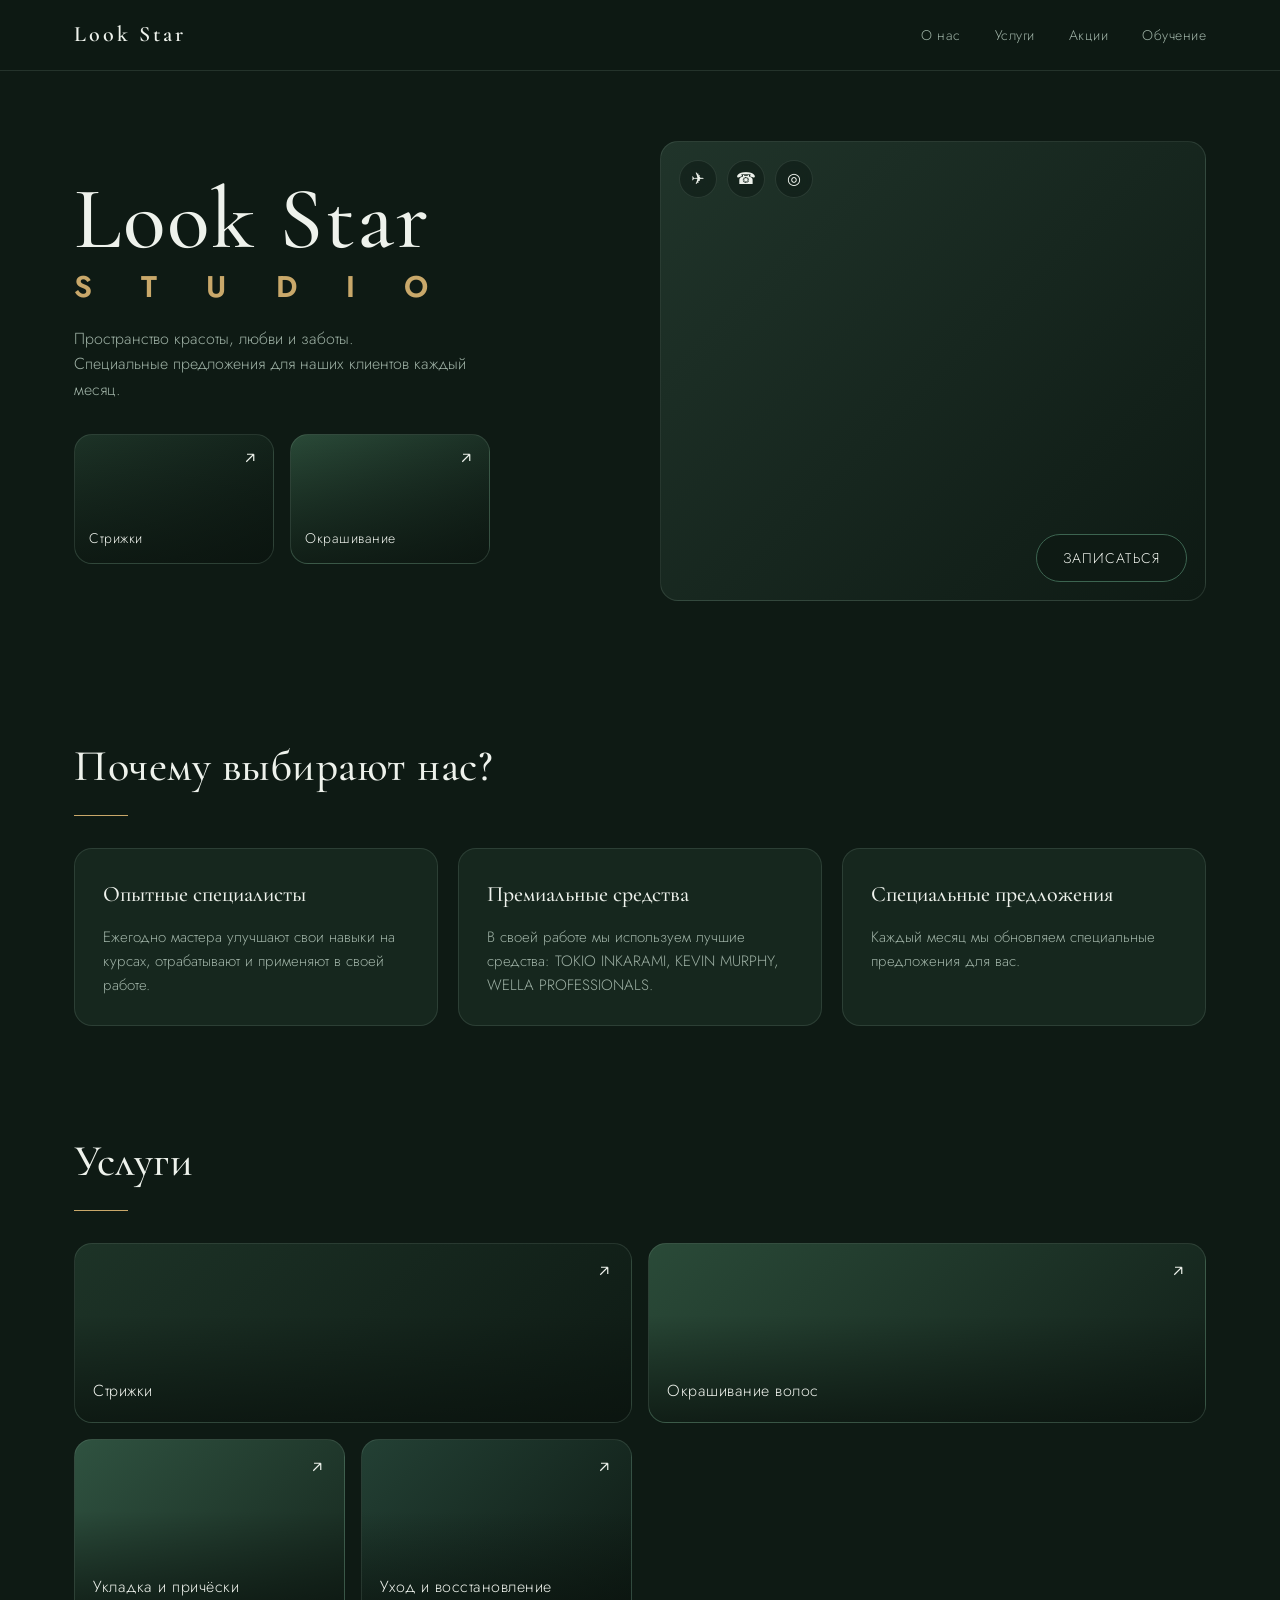
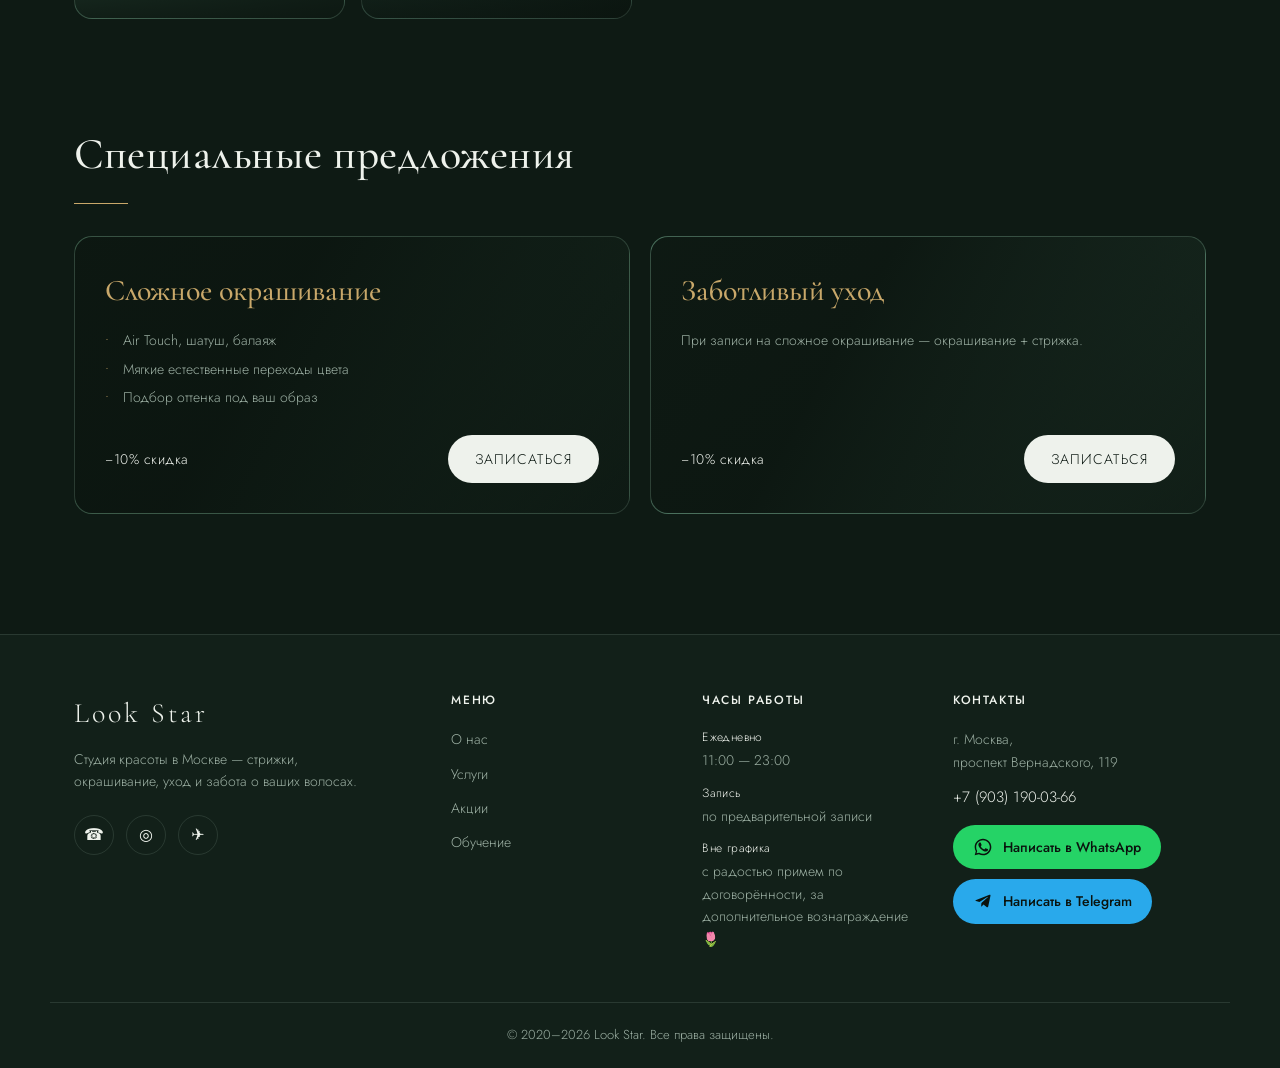
==== index.html @ 324498bd "Кнопка «Написать в Telegram» рядом с WhatsApp (index, about), ?v=5 Co-Authored-By: Claude Opus 4.8 (" ====
<!DOCTYPE html>
<html lang="ru">
<head>
  <meta charset="UTF-8" />
  <meta name="viewport" content="width=device-width, initial-scale=1.0" />
  <title>Look Star — студия красоты в Москве</title>
  <meta name="description" content="Look Star — студия красоты в Москве. Стрижки, окрашивание, укладки, уход и восстановление волос. Проспект Вернадского, 119." />
  <link rel="icon" href="images/favicon.png" />
  <meta property="og:type" content="website" />
  <meta property="og:site_name" content="Look Star" />
  <meta property="og:title" content="Look Star — студия красоты в Москве" />
  <meta property="og:description" content="Look Star — пространство красоты, любви и заботы. Стрижки, окрашивание, укладки, уход и восстановление волос. Москва, проспект Вернадского, 119." />
  <meta property="og:url" content="https://bestedaniil.github.io/salon-site/" />
  <meta property="og:image" content="https://bestedaniil.github.io/salon-site/images/logo-512.png" />
  <meta name="twitter:card" content="summary" />
  <link rel="preconnect" href="https://fonts.googleapis.com" />
  <link rel="preconnect" href="https://fonts.gstatic.com" crossorigin />
  <link href="https://fonts.googleapis.com/css2?family=Cormorant+Garamond:wght@400;500;600&family=Jost:wght@300;400;500;600;700&display=swap" rel="stylesheet" />
  <link rel="stylesheet" href="css/styles.css?v=5" />
</head>
<body>
  <!-- Header -->
  <header class="site-header" id="top">
    <div class="container header-inner">
      <a href="index.html" class="logo">Look&nbsp;Star</a>
      <nav class="nav" id="nav">
        <a href="about.html">О нас</a>
        <a href="index.html#services">Услуги</a>
        <a href="index.html#offers">Акции</a>
        <a href="education.html">Обучение</a>
      </nav>
      <button class="burger" id="burger" aria-label="Меню">
        <span></span><span></span><span></span>
      </button>
    </div>
  </header>

  <main>
    <!-- Hero -->
    <section class="hero container">
      <div class="hero-left">
        <h1 class="hero-title">Look&nbsp;Star<span>S T U D I O</span></h1>
        <p class="hero-sub">Пространство красоты, любви и заботы.<br />Специальные предложения для наших клиентов каждый месяц.</p>
        <div class="hero-cards">
          <a href="index.html#services" class="mini-card" style="--img: var(--img-haircut)">
            <span>Стрижки</span>
            <svg class="arrow" viewBox="0 0 24 24"><path d="M7 17L17 7M17 7H8M17 7V16"/></svg>
          </a>
          <a href="index.html#services" class="mini-card" style="--img: var(--img-color)">
            <span>Окрашивание</span>
            <svg class="arrow" viewBox="0 0 24 24"><path d="M7 17L17 7M17 7H8M17 7V16"/></svg>
          </a>
        </div>
      </div>
      <div class="hero-right">
        <div class="hero-photo" style="--img: var(--img-hero)">
          <div class="hero-social">
            <a href="#" aria-label="Telegram">✈</a>
            <a href="tel:+79031900366" aria-label="Телефон">☎</a>
            <a href="#" aria-label="Instagram">◎</a>
          </div>
          <a href="#book" class="btn btn-dark hero-book">Записаться</a>
        </div>
      </div>
    </section>

    <!-- Why us -->
    <section class="why container">
      <h2 class="section-title">Почему выбирают нас?</h2>
      <div class="why-grid">
        <article class="why-card">
          <h3>Опытные специалисты</h3>
          <p>Ежегодно мастера улучшают свои навыки на курсах, отрабатывают и применяют в своей работе.</p>
        </article>
        <article class="why-card">
          <h3>Премиальные средства</h3>
          <p>В своей работе мы используем лучшие средства: TOKIO INKARAMI, KEVIN MURPHY, WELLA PROFESSIONALS.</p>
        </article>
        <article class="why-card">
          <h3>Специальные предложения</h3>
          <p>Каждый месяц мы обновляем специальные предложения для вас.</p>
        </article>
      </div>
    </section>

    <!-- Services -->
    <section class="services container" id="services">
      <h2 class="section-title">Услуги</h2>
      <div class="services-grid">
        <a class="service-tile s-wide" style="--img: var(--img-haircut)"><span>Стрижки</span><svg class="arrow" viewBox="0 0 24 24"><path d="M7 17L17 7M17 7H8M17 7V16"/></svg></a>
        <a class="service-tile s-wide" style="--img: var(--img-color)"><span>Окрашивание волос</span><svg class="arrow" viewBox="0 0 24 24"><path d="M7 17L17 7M17 7H8M17 7V16"/></svg></a>
        <a class="service-tile" style="--img: var(--img-styling)"><span>Укладка и причёски</span><svg class="arrow" viewBox="0 0 24 24"><path d="M7 17L17 7M17 7H8M17 7V16"/></svg></a>
        <a class="service-tile" style="--img: var(--img-treatment)"><span>Уход и восстановление</span><svg class="arrow" viewBox="0 0 24 24"><path d="M7 17L17 7M17 7H8M17 7V16"/></svg></a>
      </div>
    </section>

    <!-- Special offers -->
    <section class="offers container" id="offers">
      <h2 class="section-title">Специальные предложения</h2>
      <div class="offers-grid">
        <article class="offer-card" style="--img: var(--img-color)">
          <div class="offer-body">
            <h3>Сложное окрашивание</h3>
            <ul>
              <li>Air Touch, шатуш, балаяж</li>
              <li>Мягкие естественные переходы цвета</li>
              <li>Подбор оттенка под ваш образ</li>
            </ul>
            <div class="offer-foot">
              <span class="discount">−10% скидка</span>
              <a href="#book" class="btn btn-light">Записаться</a>
            </div>
          </div>
        </article>
        <article class="offer-card" style="--img: var(--img-care)">
          <div class="offer-body">
            <h3>Заботливый уход</h3>
            <p>При записи на сложное окрашивание — окрашивание + стрижка.</p>
            <div class="offer-foot">
              <span class="discount">−10% скидка</span>
              <a href="#book" class="btn btn-light">Записаться</a>
            </div>
          </div>
        </article>
      </div>
    </section>
  </main>

  <!-- Footer -->
  <footer class="site-footer" id="education">
    <div class="container footer-inner">
      <div class="footer-col footer-about">
        <div class="footer-brand">Look Star</div>
        <p class="footer-tagline">Студия красоты в Москве — стрижки, окрашивание, уход и забота о ваших волосах.</p>
        <div class="footer-social">
          <a href="tel:+79031900366" aria-label="Телефон">☎</a>
          <a href="#" aria-label="Instagram">◎</a>
          <a href="#" aria-label="Telegram">✈</a>
        </div>
      </div>
      <div class="footer-col">
        <h4>Меню</h4>
        <nav class="footer-nav">
          <a href="about.html">О нас</a>
          <a href="index.html#services">Услуги</a>
          <a href="index.html#offers">Акции</a>
          <a href="education.html">Обучение</a>
        </nav>
      </div>
      <div class="footer-col">
        <h4>Часы работы</h4>
        <div class="footer-hours">
          <p><span>Ежедневно</span>11:00 — 23:00</p>
          <p><span>Запись</span>по предварительной записи</p>
          <p><span>Вне графика</span>с радостью примем по договорённости, за дополнительное вознаграждение 🌷</p>
        </div>
      </div>
      <div class="footer-col">
        <h4>Контакты</h4>
        <p class="footer-addr">г. Москва,<br />проспект Вернадского, 119</p>
        <p class="footer-phone"><a href="tel:+79031900366">+7 (903) 190-03-66</a></p>
        <div class="footer-cta">
        <a href="https://wa.me/79031900366" class="btn-wa" target="_blank" rel="noopener" aria-label="Написать в WhatsApp">
          <svg viewBox="0 0 24 24" fill="currentColor"><path d="M17.5 14.4c-.3-.15-1.7-.84-1.96-.94-.26-.1-.45-.15-.64.15-.19.29-.74.94-.9 1.13-.17.19-.33.22-.62.07-.29-.15-1.23-.45-2.34-1.44-.87-.77-1.45-1.72-1.62-2.01-.17-.29-.02-.45.13-.6.13-.13.29-.34.44-.51.15-.17.19-.29.29-.48.1-.19.05-.36-.02-.51-.07-.15-.64-1.55-.88-2.12-.23-.56-.47-.48-.64-.49h-.55c-.19 0-.5.07-.76.36-.26.29-1 .98-1 2.38s1.02 2.76 1.17 2.95c.15.19 2.02 3.08 4.9 4.32.68.29 1.22.47 1.63.6.69.22 1.31.19 1.8.11.55-.08 1.7-.69 1.94-1.36.24-.67.24-1.24.17-1.36-.07-.12-.26-.19-.55-.34zM12 2C6.48 2 2 6.48 2 12c0 1.85.5 3.58 1.38 5.06L2 22l5.06-1.33A9.94 9.94 0 0 0 12 22c5.52 0 10-4.48 10-10S17.52 2 12 2zm0 18.2c-1.62 0-3.13-.44-4.43-1.2l-.32-.19-3 .79.8-2.93-.2-.31A8.13 8.13 0 0 1 3.8 12c0-4.52 3.68-8.2 8.2-8.2s8.2 3.68 8.2 8.2-3.68 8.2-8.2 8.2z"/></svg>
          Написать в WhatsApp
        </a>
        <a href="https://t.me/+79031900366" class="btn-tg" target="_blank" rel="noopener" aria-label="Написать в Telegram">
          <svg viewBox="0 0 24 24" fill="currentColor"><path d="M9.78 18.65l.28-4.23 7.68-6.92c.34-.31-.07-.46-.52-.19L7.74 13.3 3.64 12c-.88-.25-.89-.86.2-1.3l15.97-6.16c.73-.33 1.43.18 1.15 1.3l-2.72 12.81c-.19.91-.74 1.13-1.5.71L12.6 16.3l-1.99 1.93c-.23.23-.42.42-.83.42z"/></svg>
          Написать в Telegram
        </a>
        </div>
      </div>
    </div>
    <div class="footer-bottom">© 2020–2026 Look Star. Все права защищены.</div>
  </footer>

  <script src="js/main.js"></script>
</body>
</html>
---- css/styles.css ----
/* ===== Look Star — тёмно-зелёная тема ===== */
:root {
  /* Палитра */
  --green-900: #0e1a14;   /* почти чёрно-зелёный фон */
  --green-800: #122019;
  --green-700: #16271e;   /* поверхности */
  --green-600: #1d3327;
  --green-500: #2a4a38;
  --green-400: #3c6450;
  --sage:      #8fae9b;   /* приглушённый шалфей */
  --gold:      #c9a86a;   /* тёплый акцент */
  --cream:     #eef2ec;   /* светлый текст */
  --muted:     #9db0a4;   /* вторичный текст */
  --line:      rgba(143, 174, 155, 0.18);

  /* Заглушки изображений (градиенты — заменишь на реальные фото) */
  --img-hero:      linear-gradient(135deg, #20342a, #0e1a14);
  --img-haircut:   linear-gradient(135deg, #1d3327, #0e1a14);
  --img-color:     linear-gradient(135deg, #2a4a38, #122019);
  --img-styling:   linear-gradient(135deg, #2f5240, #16271e);
  --img-treatment: linear-gradient(135deg, #234034, #0e1a14);
  --img-care:      linear-gradient(135deg, #3c6450, #16271e);
  --img-face:      linear-gradient(135deg, #2a4a38, #0e1a14);
  --img-interior:  linear-gradient(135deg, #20342a, #0e1a14);
  --img-interior2: linear-gradient(135deg, #1d3327, #16271e);
  --img-interior3: linear-gradient(135deg, #2a4a38, #122019);
  --img-interior4: linear-gradient(135deg, #16271e, #0a130e);
  --img-interior5: linear-gradient(135deg, #2f5240, #16271e);
  --img-master1:   linear-gradient(160deg, #2a4a38, #0e1a14);
  --img-master2:   linear-gradient(160deg, #234034, #122019);
  --img-master3:   linear-gradient(160deg, #2f5240, #16271e);
  --img-master4:   linear-gradient(160deg, #1d3327, #0a130e);

  --radius: 18px;
  --maxw: 1180px;
}

* { box-sizing: border-box; margin: 0; padding: 0; }

html { scroll-behavior: smooth; overflow-x: clip; }

body {
  font-family: 'Jost', system-ui, sans-serif;
  font-weight: 300;
  background: var(--green-900);
  color: var(--cream);
  line-height: 1.6;
  -webkit-font-smoothing: antialiased;
}

.container { max-width: var(--maxw); margin: 0 auto; padding: 0 24px; }

a { color: inherit; text-decoration: none; }

.section-title {
  font-family: 'Cormorant Garamond', serif;
  font-weight: 500;
  font-size: clamp(28px, 4vw, 44px);
  letter-spacing: 0.5px;
  margin-bottom: 32px;
  color: var(--cream);
}
.section-title::after {
  content: "";
  display: block;
  width: 54px;
  height: 1px;
  background: var(--gold);
  margin-top: 14px;
}

/* SVG arrow */
.arrow { width: 18px; height: 18px; flex: none; fill: none; stroke: currentColor; stroke-width: 1.6; }

/* Buttons */
.btn {
  display: inline-flex; align-items: center; justify-content: center;
  padding: 12px 26px; border-radius: 999px;
  font-size: 14px; letter-spacing: 1px; text-transform: uppercase;
  transition: transform .2s ease, background .2s ease, color .2s ease;
  cursor: pointer; border: 1px solid transparent;
}
.btn-dark { background: var(--green-900); color: var(--cream); border-color: var(--green-400); }
.btn-dark:hover { background: var(--gold); color: var(--green-900); border-color: var(--gold); }
.btn-light { background: var(--cream); color: var(--green-900); }
.btn-light:hover { background: var(--gold); color: var(--green-900); }

/* ===== Header ===== */
.site-header {
  position: sticky; top: 0; z-index: 50;
  background: rgba(14, 26, 20, 0.82);
  backdrop-filter: blur(12px);
  border-bottom: 1px solid var(--line);
}
.header-inner { display: flex; align-items: center; justify-content: space-between; height: 70px; }
.logo {
  font-family: 'Cormorant Garamond', serif;
  font-size: 22px; letter-spacing: 3px; font-weight: 600;
  color: var(--cream);
}
.nav { display: flex; gap: 34px; }
.nav a {
  font-size: 14px; letter-spacing: .5px; color: var(--muted);
  position: relative; transition: color .2s ease;
}
.nav a:hover, .nav a.active { color: var(--cream); }
.nav a.active::after {
  content: ""; position: absolute; left: 0; bottom: -6px;
  width: 100%; height: 1px; background: var(--gold);
}
.burger { display: none; background: none; border: 0; width: 30px; height: 22px; position: relative; cursor: pointer; }
.burger span { position: absolute; left: 0; width: 100%; height: 2px; background: var(--cream); transition: .3s; }
.burger span:nth-child(1) { top: 0; }
.burger span:nth-child(2) { top: 10px; }
.burger span:nth-child(3) { top: 20px; }
.burger.open span:nth-child(1) { top: 10px; transform: rotate(45deg); }
.burger.open span:nth-child(2) { opacity: 0; }
.burger.open span:nth-child(3) { top: 10px; transform: rotate(-45deg); }

/* ===== Hero ===== */
.hero {
  display: grid; grid-template-columns: 1fr 1fr; gap: 40px;
  align-items: center; padding: 70px 24px 90px;
}
.hero-title {
  font-family: 'Cormorant Garamond', serif;
  font-weight: 500; font-size: clamp(44px, 7.5vw, 88px);
  line-height: .95; letter-spacing: 2px; white-space: nowrap;
  width: fit-content; color: var(--cream);
}
.hero-title span {
  display: block; color: var(--gold);
  font-family: 'Jost', system-ui, sans-serif;
  font-size: .34em; font-weight: 600;
  white-space: normal; text-align: justify; text-align-last: justify;
  margin-top: 12px;
}
.hero-sub { color: var(--muted); margin: 24px 0 32px; max-width: 420px; }
.hero-cards { display: flex; gap: 16px; }
.mini-card {
  position: relative; flex: 1; max-width: 200px; height: 130px;
  border-radius: var(--radius); overflow: hidden;
  background-image: var(--img); background-size: cover; background-position: center;
  display: flex; align-items: flex-end; padding: 14px;
  border: 1px solid var(--line); transition: transform .25s ease;
}
.mini-card::before {
  content: ""; position: absolute; inset: 0;
  background: linear-gradient(to top, rgba(10,19,14,.7), transparent);
}
.mini-card span, .mini-card .arrow { position: relative; z-index: 1; }
.mini-card span { font-size: 14px; letter-spacing: .5px; }
.mini-card .arrow { position: absolute; top: 14px; right: 14px; color: var(--cream); }
.mini-card:hover { transform: translateY(-4px); }

.hero-photo {
  position: relative; height: 460px; border-radius: var(--radius);
  background-image: var(--img); background-size: cover; background-position: center;
  border: 1px solid var(--line);
}
.hero-social {
  position: absolute; top: 18px; left: 18px; display: flex; gap: 10px;
}
.hero-social a {
  width: 38px; height: 38px; border-radius: 50%;
  background: rgba(14,26,20,.55); backdrop-filter: blur(6px);
  display: grid; place-items: center; font-size: 16px; color: var(--cream);
  border: 1px solid var(--line); transition: .2s;
}
.hero-social a:hover { background: var(--gold); color: var(--green-900); }
.hero-book { position: absolute; bottom: 18px; right: 18px; }

/* ===== Why us ===== */
.why { padding: 40px 24px; }
.why-grid { display: grid; grid-template-columns: repeat(3, 1fr); gap: 20px; }
.why-card {
  background: var(--green-700); border: 1px solid var(--line);
  border-radius: var(--radius); padding: 28px;
  transition: border-color .25s ease, transform .25s ease;
}
.why-card:hover { border-color: var(--gold); transform: translateY(-4px); }
.why-card h3 {
  font-family: 'Cormorant Garamond', serif; font-weight: 500;
  font-size: 22px; margin-bottom: 12px;
}
.why-card p { color: var(--muted); font-size: 15px; }

/* ===== Services ===== */
.services { padding: 60px 24px; }
.services-grid {
  display: grid; grid-template-columns: repeat(4, 1fr);
  grid-auto-rows: 180px; gap: 16px;
}
.service-tile {
  position: relative; border-radius: var(--radius); overflow: hidden;
  background-image: var(--img); background-size: cover; background-position: center;
  display: flex; align-items: flex-end; padding: 18px;
  border: 1px solid var(--line); transition: transform .25s ease;
}
.service-tile::before {
  content: ""; position: absolute; inset: 0;
  background: linear-gradient(to top, rgba(10,19,14,.75), transparent 60%);
}
.service-tile span { position: relative; z-index: 1; font-size: 16px; letter-spacing: .5px; }
.service-tile .arrow { position: absolute; top: 18px; right: 18px; z-index: 1; color: var(--cream); }
.service-tile:hover { transform: translateY(-4px); }
.service-tile.s-wide { grid-column: span 2; }

/* ===== Offers ===== */
.offers { padding: 40px 24px 80px; }
.offers-grid { display: grid; grid-template-columns: 1fr 1fr; gap: 20px; }
.offer-card {
  position: relative; min-height: 230px; border-radius: var(--radius); overflow: hidden;
  background-image: var(--img); background-size: cover; background-position: center;
  border: 1px solid var(--line);
}
.offer-card::before {
  content: ""; position: absolute; inset: 0;
  background: linear-gradient(120deg, rgba(10,19,14,.92) 35%, rgba(10,19,14,.45));
}
.offer-body { position: relative; z-index: 1; padding: 30px; height: 100%; display: flex; flex-direction: column; }
.offer-body h3 {
  font-family: 'Cormorant Garamond', serif; font-weight: 500;
  font-size: 30px; color: var(--gold); margin-bottom: 14px;
}
.offer-body ul { list-style: none; color: var(--muted); font-size: 14px; }
.offer-body ul li { position: relative; padding-left: 18px; margin-bottom: 6px; }
.offer-body ul li::before { content: "•"; position: absolute; left: 0; color: var(--gold); }
.offer-body p { color: var(--muted); font-size: 14px; }
.offer-foot { margin-top: auto; padding-top: 20px; display: flex; align-items: center; justify-content: space-between; gap: 16px; }
.discount { font-size: 14px; letter-spacing: .5px; color: var(--cream); }

/* ===== About page ===== */
.about {
  display: grid; grid-template-columns: 1fr 1fr; gap: 50px;
  align-items: center; padding: 70px 24px;
}
.about-photo {
  height: 420px; border-radius: var(--radius);
  background-image: var(--img); background-size: cover; background-position: center;
  border: 1px solid var(--line);
}
.about-text p { color: var(--muted); margin-bottom: 16px; max-width: 460px; }
.about-text .btn { margin-top: 14px; }
.edu-lead { color: var(--cream); font-size: 19px; font-weight: 400; max-width: 460px; }

/* Gallery */
.gallery {
  display: grid; grid-template-columns: repeat(4, 1fr) 1.4fr; gap: 16px;
  padding: 10px 24px 70px;
}
.gallery-thumb {
  height: 130px; border-radius: var(--radius);
  background-image: var(--img); background-size: cover; background-position: center;
  border: 1px solid var(--line);
}
.gallery-insta {
  background: var(--green-700); border: 1px solid var(--line);
  border-radius: var(--radius); padding: 20px;
  display: flex; align-items: flex-start; justify-content: space-between;
  transition: border-color .25s ease;
}
.gallery-insta:hover { border-color: var(--gold); }
.gallery-insta strong { display: block; font-family: 'Cormorant Garamond', serif; font-size: 20px; letter-spacing: 1px; margin-bottom: 8px; }
.gallery-insta span { color: var(--muted); font-size: 13px; }
.gallery-insta .arrow { color: var(--gold); }

/* Team */
.team { padding: 30px 24px 90px; }
.team-viewport { overflow: hidden; }
.team-track { display: flex; gap: 20px; transition: transform .45s ease; }
.team-card {
  flex: 0 0 calc((100% - 60px) / 4);
  border-radius: var(--radius); overflow: hidden;
  border: 1px solid var(--line); background: var(--green-700);
  display: flex; flex-direction: column;
}
.team-photo {
  height: 260px;
  background-image: var(--img); background-size: cover; background-position: center;
}
.team-info { padding: 14px 16px 18px; }
.team-info strong { display: block; font-size: 16px; font-weight: 500; }
.team-info .role { display: block; font-size: 13px; color: var(--gold); margin: 2px 0 8px; }
.team-info p { font-size: 13px; color: var(--muted); line-height: 1.45; }
.team-controls { display: flex; align-items: center; justify-content: space-between; margin-top: 26px; }
.team-dots { display: flex; gap: 8px; }
.team-dots button {
  width: 8px; height: 8px; border-radius: 50%; border: 0; padding: 0;
  background: var(--green-500); cursor: pointer; transition: .2s;
}
.team-dots button.active { background: var(--gold); width: 22px; border-radius: 4px; }
.team-arrows { display: flex; gap: 10px; }
.team-arrows button {
  width: 44px; height: 44px; border-radius: 50%;
  background: transparent; border: 1px solid var(--line); color: var(--cream);
  font-size: 18px; cursor: pointer; transition: .2s;
}
.team-arrows button:hover { background: var(--gold); color: var(--green-900); border-color: var(--gold); }

/* ===== Footer ===== */
.site-footer { background: var(--green-800); border-top: 1px solid var(--line); margin-top: 40px; }
.footer-inner {
  display: grid; grid-template-columns: 1.6fr 1fr 1fr 1.2fr;
  gap: 40px; padding: 56px 24px 40px; align-items: start;
}
.footer-col h4 {
  font-family: 'Jost', sans-serif; font-weight: 500; font-size: 12px;
  letter-spacing: 1.6px; text-transform: uppercase; color: var(--cream); margin-bottom: 18px;
}
.footer-brand { font-family: 'Cormorant Garamond', serif; font-size: 28px; letter-spacing: 3px; color: var(--cream); }
.footer-tagline { color: var(--muted); font-size: 14px; margin: 12px 0 22px; max-width: 300px; }
.footer-nav { display: flex; flex-direction: column; gap: 12px; }
.footer-nav a { color: var(--muted); font-size: 14px; transition: color .2s; }
.footer-nav a:hover { color: var(--cream); }
.footer-hours p { font-size: 14px; color: var(--muted); margin-bottom: 12px; }
.footer-hours span { display: block; color: var(--cream); font-size: 12px; letter-spacing: .4px; margin-bottom: 2px; }
.footer-addr { font-size: 14px; color: var(--muted); margin-bottom: 12px; }
.footer-phone { font-size: 15px; }
.footer-phone a { color: var(--cream); transition: color .2s; }
.footer-phone a:hover { color: var(--gold); }
.footer-social { display: flex; gap: 12px; }
.footer-social a {
  width: 40px; height: 40px; border-radius: 50%; border: 1px solid var(--line);
  display: grid; place-items: center; color: var(--cream); transition: .2s;
}
.footer-social a:hover { background: var(--gold); color: var(--green-900); border-color: var(--gold); }
.btn-wa {
  display: inline-flex; align-items: center; gap: 10px; margin-top: 16px;
  padding: 11px 20px; border-radius: 999px;
  background: #25d366; color: #0a130e; font-size: 14px; font-weight: 500;
  transition: transform .2s ease, background .2s ease;
}
.btn-wa svg { width: 20px; height: 20px; flex: none; }
.btn-wa:hover { background: #2ee06f; transform: translateY(-2px); }
.btn-tg {
  display: inline-flex; align-items: center; gap: 10px;
  padding: 11px 20px; border-radius: 999px;
  background: #29a9eb; color: #0a130e; font-size: 14px; font-weight: 500;
  transition: transform .2s ease, background .2s ease;
}
.btn-tg svg { width: 20px; height: 20px; flex: none; }
.btn-tg:hover { background: #46b8f5; transform: translateY(-2px); }
.footer-cta { display: flex; flex-direction: column; gap: 10px; align-items: flex-start; margin-top: 16px; }
.footer-cta .btn-wa { margin-top: 0; }
.footer-bottom {
  border-top: 1px solid var(--line); max-width: var(--maxw); margin: 0 auto;
  padding: 22px 24px; color: var(--muted); font-size: 13px; text-align: center;
}

/* ===== Адаптив ===== */
@media (max-width: 900px) {
  .nav {
    position: fixed; top: 70px; right: 0; height: calc(100vh - 70px);
    width: 70%; max-width: 300px; flex-direction: column; gap: 22px;
    background: var(--green-800); padding: 36px 28px;
    transform: translateX(100%); transition: transform .3s ease;
    border-left: 1px solid var(--line);
  }
  .nav.open { transform: translateX(0); }
  .burger { display: block; }

  .hero { grid-template-columns: 1fr; padding: 40px 24px 60px; }
  .hero-photo { height: 380px; order: -1; }
  .why-grid { grid-template-columns: 1fr; }
  .services-grid { grid-template-columns: repeat(2, 1fr); grid-auto-rows: 160px; }
  .service-tile.s-wide { grid-column: span 2; }
  .offers-grid { grid-template-columns: 1fr; }
  .about { grid-template-columns: 1fr; padding: 40px 24px; }
  .about-photo { height: 320px; }
  .gallery { grid-template-columns: repeat(2, 1fr); }
  .gallery-insta { grid-column: span 2; }
  .team-card { flex: 0 0 calc((100% - 20px) / 2); }
  .footer-inner { grid-template-columns: 1fr 1fr; gap: 32px; padding: 44px 24px 32px; }
}

@media (max-width: 520px) {
  .services-grid { grid-template-columns: 1fr; }
  .service-tile.s-wide { grid-column: span 1; }
  .hero-cards { flex-direction: column; }
  .mini-card { max-width: none; }
  .gallery { grid-template-columns: 1fr 1fr; }
  .team-card { flex: 0 0 100%; }
  .footer-inner { grid-template-columns: 1fr; gap: 28px; }
}
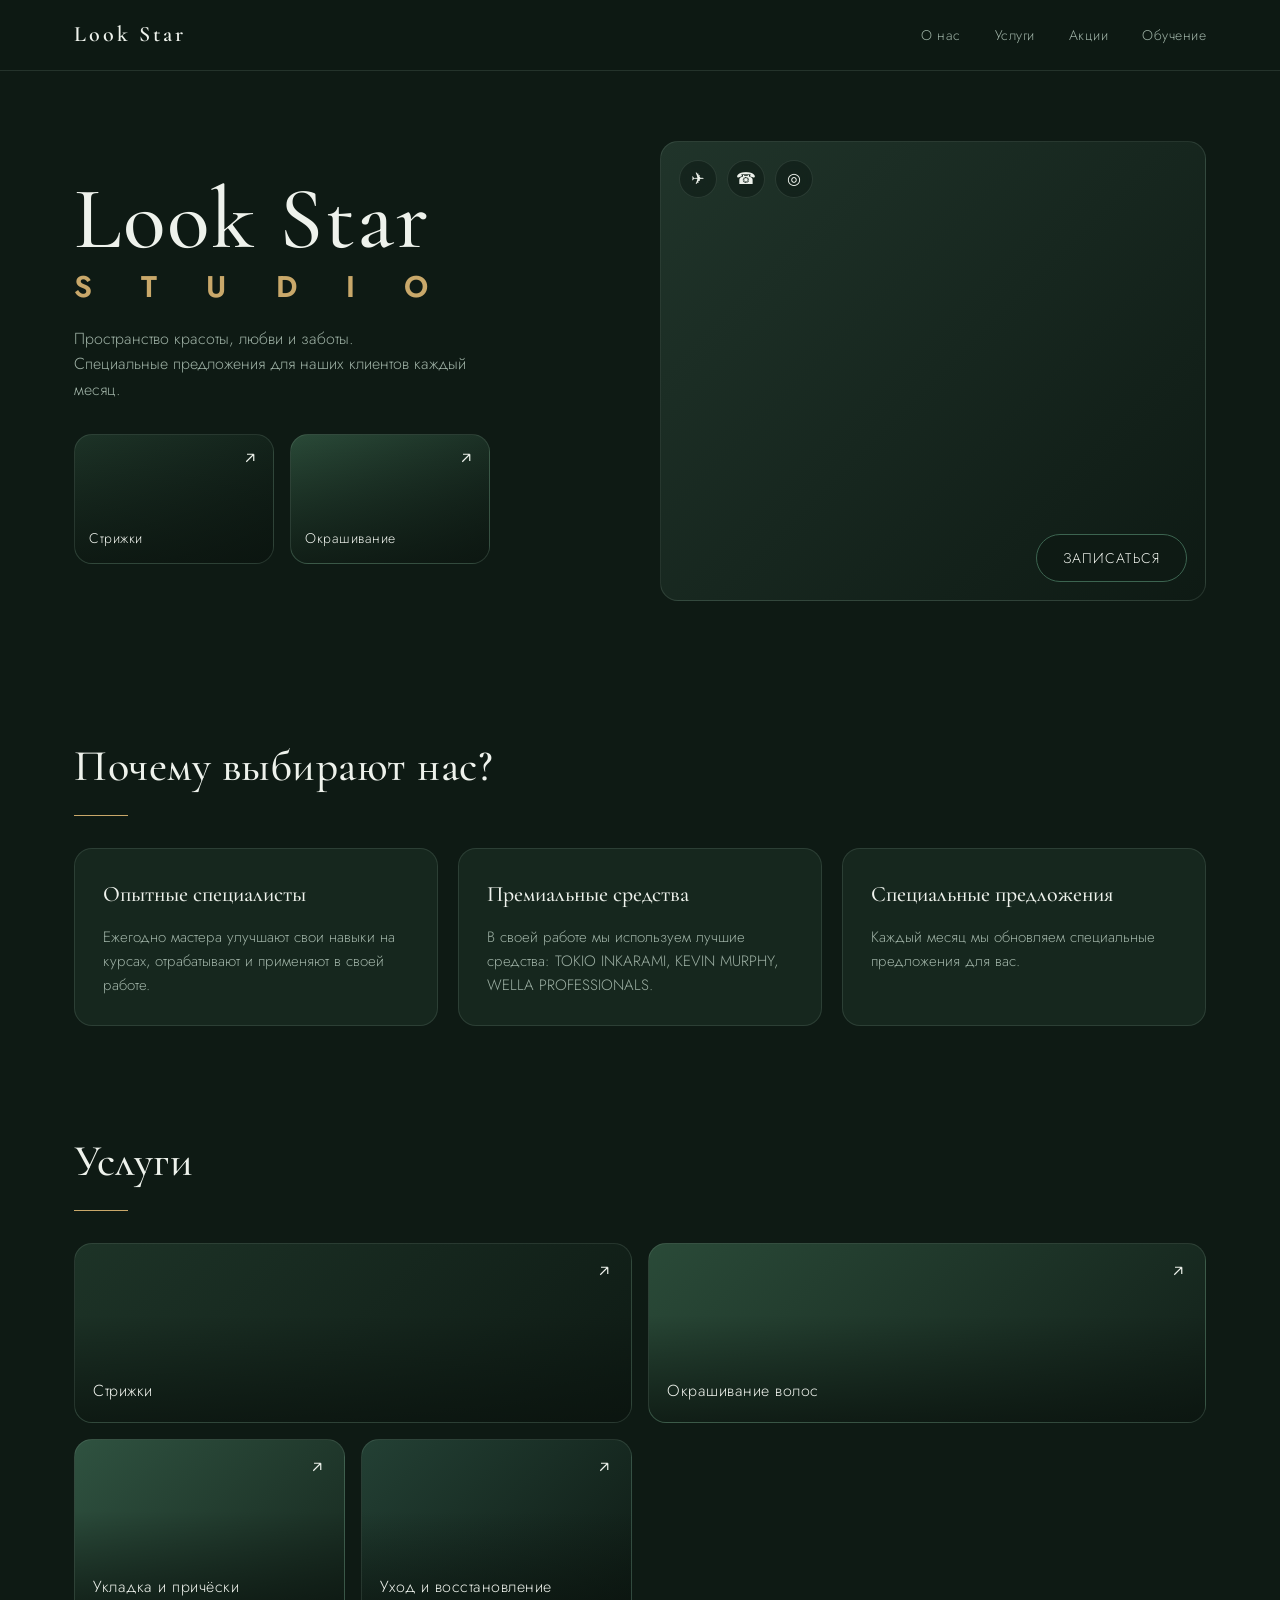
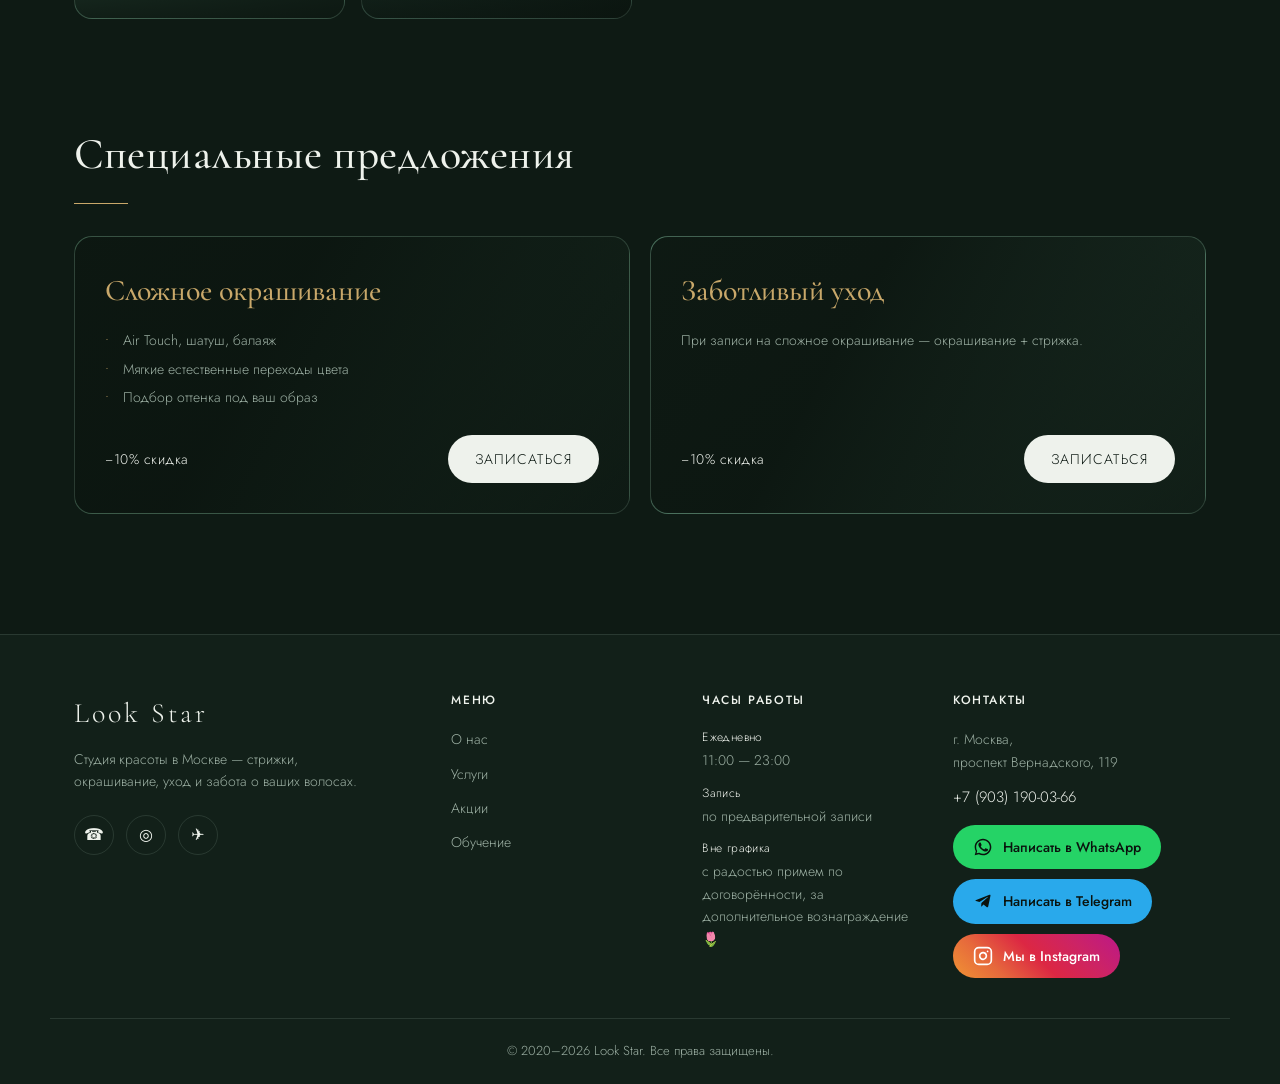
==== commit 46e03034: "Instagram везде (look.star.studio) + контакты обучения (Алёна) - Реальная ссылка Instagram на всех и" ====
--- a/index.html
+++ b/index.html
@@ -16,7 +16,7 @@
   <link rel="preconnect" href="https://fonts.googleapis.com" />
   <link rel="preconnect" href="https://fonts.gstatic.com" crossorigin />
   <link href="https://fonts.googleapis.com/css2?family=Cormorant+Garamond:wght@400;500;600&family=Jost:wght@300;400;500;600;700&display=swap" rel="stylesheet" />
-  <link rel="stylesheet" href="css/styles.css?v=5" />
+  <link rel="stylesheet" href="css/styles.css?v=6" />
 </head>
 <body>
   <!-- Header -->
@@ -55,9 +55,9 @@
       <div class="hero-right">
         <div class="hero-photo" style="--img: var(--img-hero)">
           <div class="hero-social">
-            <a href="#" aria-label="Telegram">✈</a>
+            <a href="https://t.me/lookstarstudi0" target="_blank" rel="noopener" aria-label="Telegram">✈</a>
             <a href="tel:+79031900366" aria-label="Телефон">☎</a>
-            <a href="#" aria-label="Instagram">◎</a>
+            <a href="https://www.instagram.com/look.star.studio" target="_blank" rel="noopener" aria-label="Instagram">◎</a>
           </div>
           <a href="#book" class="btn btn-dark hero-book">Записаться</a>
         </div>
@@ -134,8 +134,8 @@
         <p class="footer-tagline">Студия красоты в Москве — стрижки, окрашивание, уход и забота о ваших волосах.</p>
         <div class="footer-social">
           <a href="tel:+79031900366" aria-label="Телефон">☎</a>
-          <a href="#" aria-label="Instagram">◎</a>
-          <a href="#" aria-label="Telegram">✈</a>
+          <a href="https://www.instagram.com/look.star.studio" target="_blank" rel="noopener" aria-label="Instagram">◎</a>
+          <a href="https://t.me/lookstarstudi0" target="_blank" rel="noopener" aria-label="Telegram">✈</a>
         </div>
       </div>
       <div class="footer-col">
@@ -164,9 +164,13 @@
           <svg viewBox="0 0 24 24" fill="currentColor"><path d="M17.5 14.4c-.3-.15-1.7-.84-1.96-.94-.26-.1-.45-.15-.64.15-.19.29-.74.94-.9 1.13-.17.19-.33.22-.62.07-.29-.15-1.23-.45-2.34-1.44-.87-.77-1.45-1.72-1.62-2.01-.17-.29-.02-.45.13-.6.13-.13.29-.34.44-.51.15-.17.19-.29.29-.48.1-.19.05-.36-.02-.51-.07-.15-.64-1.55-.88-2.12-.23-.56-.47-.48-.64-.49h-.55c-.19 0-.5.07-.76.36-.26.29-1 .98-1 2.38s1.02 2.76 1.17 2.95c.15.19 2.02 3.08 4.9 4.32.68.29 1.22.47 1.63.6.69.22 1.31.19 1.8.11.55-.08 1.7-.69 1.94-1.36.24-.67.24-1.24.17-1.36-.07-.12-.26-.19-.55-.34zM12 2C6.48 2 2 6.48 2 12c0 1.85.5 3.58 1.38 5.06L2 22l5.06-1.33A9.94 9.94 0 0 0 12 22c5.52 0 10-4.48 10-10S17.52 2 12 2zm0 18.2c-1.62 0-3.13-.44-4.43-1.2l-.32-.19-3 .79.8-2.93-.2-.31A8.13 8.13 0 0 1 3.8 12c0-4.52 3.68-8.2 8.2-8.2s8.2 3.68 8.2 8.2-3.68 8.2-8.2 8.2z"/></svg>
           Написать в WhatsApp
         </a>
-        <a href="https://t.me/+79031900366" class="btn-tg" target="_blank" rel="noopener" aria-label="Написать в Telegram">
+        <a href="https://t.me/lookstarstudi0" class="btn-tg" target="_blank" rel="noopener" aria-label="Написать в Telegram">
           <svg viewBox="0 0 24 24" fill="currentColor"><path d="M9.78 18.65l.28-4.23 7.68-6.92c.34-.31-.07-.46-.52-.19L7.74 13.3 3.64 12c-.88-.25-.89-.86.2-1.3l15.97-6.16c.73-.33 1.43.18 1.15 1.3l-2.72 12.81c-.19.91-.74 1.13-1.5.71L12.6 16.3l-1.99 1.93c-.23.23-.42.42-.83.42z"/></svg>
           Написать в Telegram
+        </a>
+        <a href="https://www.instagram.com/look.star.studio" class="btn-ig" target="_blank" rel="noopener" aria-label="Мы в Instagram">
+          <svg viewBox="0 0 24 24" fill="none" stroke="currentColor" stroke-width="2" stroke-linecap="round" stroke-linejoin="round" aria-hidden="true"><rect width="20" height="20" x="2" y="2" rx="5" ry="5"/><path d="M16 11.37A4 4 0 1 1 12.63 8 4 4 0 0 1 16 11.37z"/><line x1="17.5" x2="17.51" y1="6.5" y2="6.5"/></svg>
+          Мы в Instagram
         </a>
         </div>
       </div>
--- a/css/styles.css
+++ b/css/styles.css
@@ -341,6 +341,15 @@
 }
 .btn-tg svg { width: 20px; height: 20px; flex: none; }
 .btn-tg:hover { background: #46b8f5; transform: translateY(-2px); }
+.btn-ig {
+  display: inline-flex; align-items: center; gap: 10px;
+  padding: 11px 20px; border-radius: 999px;
+  background: linear-gradient(45deg, #f09433, #e6683c 25%, #dc2743 50%, #cc2366 75%, #bc1888);
+  color: #fff; font-size: 14px; font-weight: 500;
+  transition: transform .2s ease, filter .2s ease;
+}
+.btn-ig svg { width: 20px; height: 20px; flex: none; }
+.btn-ig:hover { filter: brightness(1.08); transform: translateY(-2px); }
 .footer-cta { display: flex; flex-direction: column; gap: 10px; align-items: flex-start; margin-top: 16px; }
 .footer-cta .btn-wa { margin-top: 0; }
 .footer-bottom {
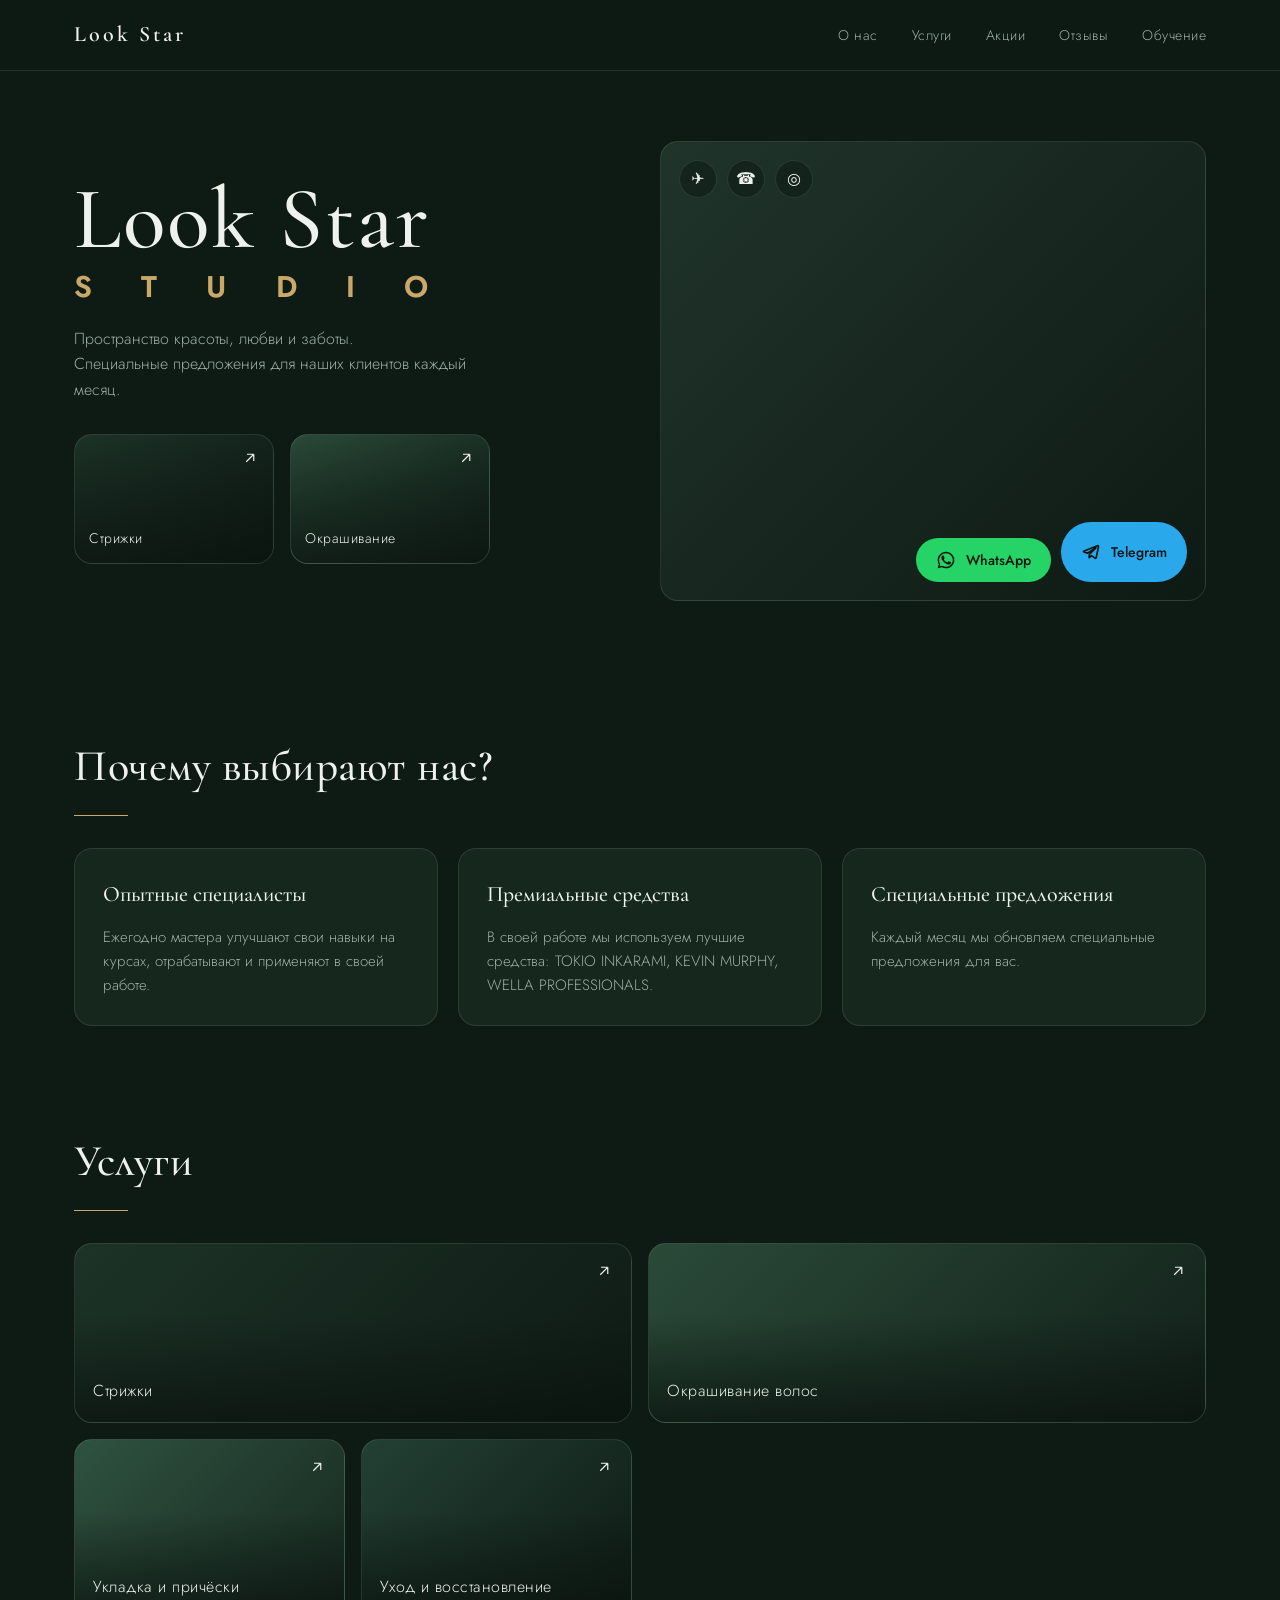
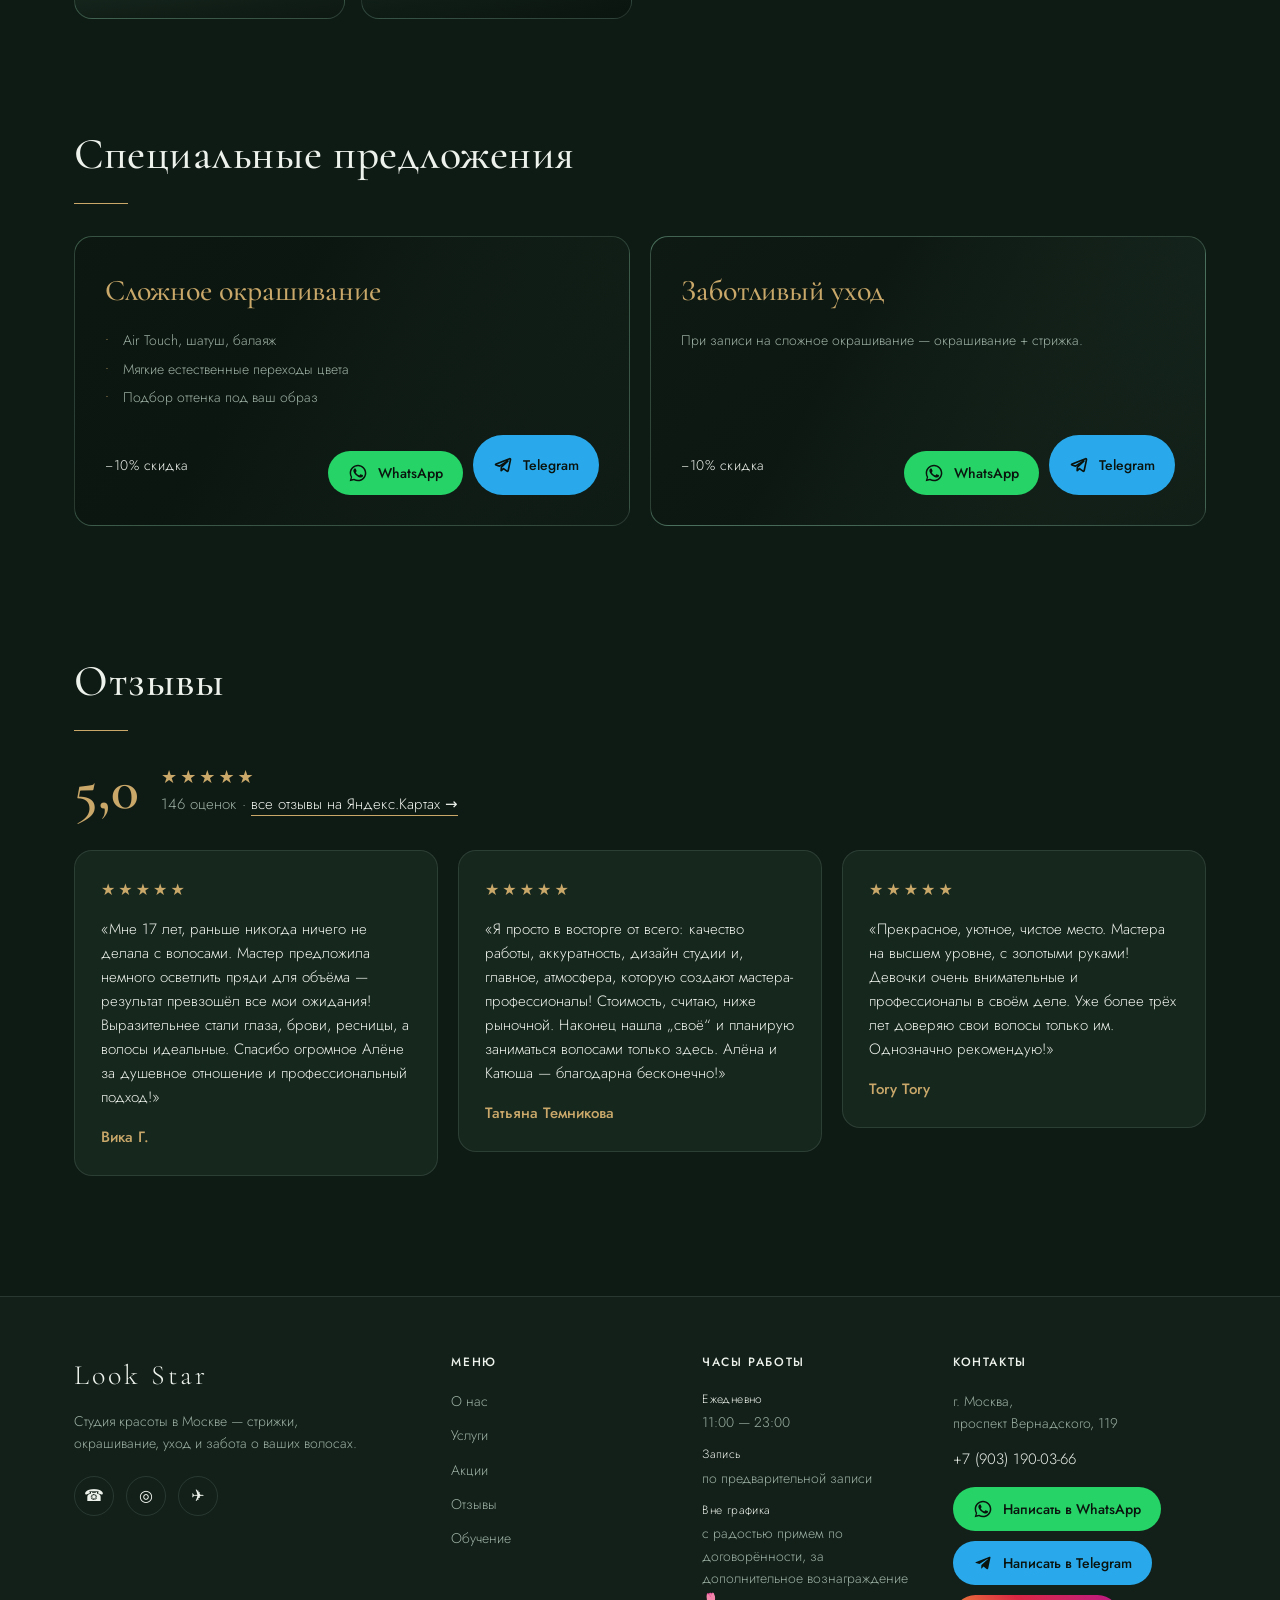
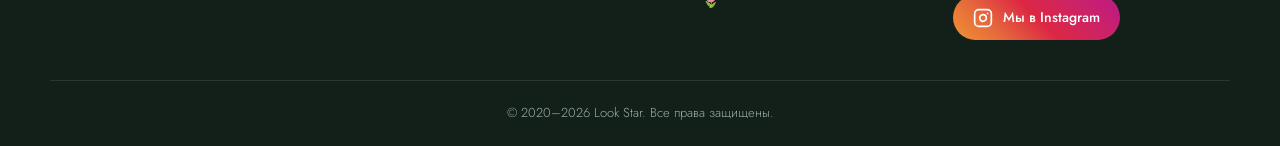
==== commit cfa44d03: "«Записаться» → WhatsApp+Telegram + секция отзывов с Яндекс.Карт - Мёртвые кнопки «Записаться» (#book" ====
--- a/index.html
+++ b/index.html
@@ -16,7 +16,7 @@
   <link rel="preconnect" href="https://fonts.googleapis.com" />
   <link rel="preconnect" href="https://fonts.gstatic.com" crossorigin />
   <link href="https://fonts.googleapis.com/css2?family=Cormorant+Garamond:wght@400;500;600&family=Jost:wght@300;400;500;600;700&display=swap" rel="stylesheet" />
-  <link rel="stylesheet" href="css/styles.css?v=6" />
+  <link rel="stylesheet" href="css/styles.css?v=7" />
 </head>
 <body>
   <!-- Header -->
@@ -27,6 +27,7 @@
         <a href="about.html">О нас</a>
         <a href="index.html#services">Услуги</a>
         <a href="index.html#offers">Акции</a>
+        <a href="index.html#reviews">Отзывы</a>
         <a href="education.html">Обучение</a>
       </nav>
       <button class="burger" id="burger" aria-label="Меню">
@@ -59,7 +60,10 @@
             <a href="tel:+79031900366" aria-label="Телефон">☎</a>
             <a href="https://www.instagram.com/look.star.studio" target="_blank" rel="noopener" aria-label="Instagram">◎</a>
           </div>
-          <a href="#book" class="btn btn-dark hero-book">Записаться</a>
+          <div class="hero-book cta-pair">
+            <a href="https://wa.me/79031900366" class="btn-wa" target="_blank" rel="noopener" aria-label="Записаться через WhatsApp"><svg viewBox="0 0 24 24" fill="currentColor"><path d="M17.5 14.4c-.3-.15-1.7-.84-1.96-.94-.26-.1-.45-.15-.64.15-.19.29-.74.94-.9 1.13-.17.19-.33.22-.62.07-.29-.15-1.23-.45-2.34-1.44-.87-.77-1.45-1.72-1.62-2.01-.17-.29-.02-.45.13-.6.13-.13.29-.34.44-.51.15-.17.19-.29.29-.48.1-.19.05-.36-.02-.51-.07-.15-.64-1.55-.88-2.12-.23-.56-.47-.48-.64-.49h-.55c-.19 0-.5.07-.76.36-.26.29-1 .98-1 2.38s1.02 2.76 1.17 2.95c.15.19 2.02 3.08 4.9 4.32.68.29 1.22.47 1.63.6.69.22 1.31.19 1.8.11.55-.08 1.7-.69 1.94-1.36.24-.67.24-1.24.17-1.36-.07-.12-.26-.19-.55-.34zM12 2C6.48 2 2 6.48 2 12c0 1.85.5 3.58 1.38 5.06L2 22l5.06-1.33A9.94 9.94 0 0 0 12 22c5.52 0 10-4.48 10-10S17.52 2 12 2zm0 18.2c-1.62 0-3.13-.44-4.43-1.2l-.32-.19-3 .79.8-2.93-.2-.31A8.13 8.13 0 0 1 3.8 12c0-4.52 3.68-8.2 8.2-8.2s8.2 3.68 8.2 8.2-3.68 8.2-8.2 8.2z"/></svg>WhatsApp</a>
+            <a href="https://t.me/lookstarstudi0" class="btn-tg" target="_blank" rel="noopener" aria-label="Записаться через Telegram"><svg viewBox="0 0 24 24" fill="none" stroke="currentColor" stroke-width="2" stroke-linecap="round" stroke-linejoin="round" aria-hidden="true"><path d="M9.78 18.65l.28-4.23 7.68-6.92c.34-.31-.07-.46-.52-.19L7.74 13.3 3.64 12c-.88-.25-.89-.86.2-1.3l15.97-6.16c.73-.33 1.43.18 1.15 1.3l-2.72 12.81c-.19.91-.74 1.13-1.5.71L12.6 16.3l-1.99 1.93c-.23.23-.42.42-.83.42z"/></svg>Telegram</a>
+          </div>
         </div>
       </div>
     </section>
@@ -108,7 +112,10 @@
             </ul>
             <div class="offer-foot">
               <span class="discount">−10% скидка</span>
-              <a href="#book" class="btn btn-light">Записаться</a>
+              <div class="cta-pair">
+                <a href="https://wa.me/79031900366" class="btn-wa" target="_blank" rel="noopener" aria-label="Записаться через WhatsApp"><svg viewBox="0 0 24 24" fill="currentColor"><path d="M17.5 14.4c-.3-.15-1.7-.84-1.96-.94-.26-.1-.45-.15-.64.15-.19.29-.74.94-.9 1.13-.17.19-.33.22-.62.07-.29-.15-1.23-.45-2.34-1.44-.87-.77-1.45-1.72-1.62-2.01-.17-.29-.02-.45.13-.6.13-.13.29-.34.44-.51.15-.17.19-.29.29-.48.1-.19.05-.36-.02-.51-.07-.15-.64-1.55-.88-2.12-.23-.56-.47-.48-.64-.49h-.55c-.19 0-.5.07-.76.36-.26.29-1 .98-1 2.38s1.02 2.76 1.17 2.95c.15.19 2.02 3.08 4.9 4.32.68.29 1.22.47 1.63.6.69.22 1.31.19 1.8.11.55-.08 1.7-.69 1.94-1.36.24-.67.24-1.24.17-1.36-.07-.12-.26-.19-.55-.34zM12 2C6.48 2 2 6.48 2 12c0 1.85.5 3.58 1.38 5.06L2 22l5.06-1.33A9.94 9.94 0 0 0 12 22c5.52 0 10-4.48 10-10S17.52 2 12 2zm0 18.2c-1.62 0-3.13-.44-4.43-1.2l-.32-.19-3 .79.8-2.93-.2-.31A8.13 8.13 0 0 1 3.8 12c0-4.52 3.68-8.2 8.2-8.2s8.2 3.68 8.2 8.2-3.68 8.2-8.2 8.2z"/></svg>WhatsApp</a>
+                <a href="https://t.me/lookstarstudi0" class="btn-tg" target="_blank" rel="noopener" aria-label="Записаться через Telegram"><svg viewBox="0 0 24 24" fill="none" stroke="currentColor" stroke-width="2" stroke-linecap="round" stroke-linejoin="round" aria-hidden="true"><path d="M9.78 18.65l.28-4.23 7.68-6.92c.34-.31-.07-.46-.52-.19L7.74 13.3 3.64 12c-.88-.25-.89-.86.2-1.3l15.97-6.16c.73-.33 1.43.18 1.15 1.3l-2.72 12.81c-.19.91-.74 1.13-1.5.71L12.6 16.3l-1.99 1.93c-.23.23-.42.42-.83.42z"/></svg>Telegram</a>
+              </div>
             </div>
           </div>
         </article>
@@ -118,9 +125,41 @@
             <p>При записи на сложное окрашивание — окрашивание + стрижка.</p>
             <div class="offer-foot">
               <span class="discount">−10% скидка</span>
-              <a href="#book" class="btn btn-light">Записаться</a>
+              <div class="cta-pair">
+                <a href="https://wa.me/79031900366" class="btn-wa" target="_blank" rel="noopener" aria-label="Записаться через WhatsApp"><svg viewBox="0 0 24 24" fill="currentColor"><path d="M17.5 14.4c-.3-.15-1.7-.84-1.96-.94-.26-.1-.45-.15-.64.15-.19.29-.74.94-.9 1.13-.17.19-.33.22-.62.07-.29-.15-1.23-.45-2.34-1.44-.87-.77-1.45-1.72-1.62-2.01-.17-.29-.02-.45.13-.6.13-.13.29-.34.44-.51.15-.17.19-.29.29-.48.1-.19.05-.36-.02-.51-.07-.15-.64-1.55-.88-2.12-.23-.56-.47-.48-.64-.49h-.55c-.19 0-.5.07-.76.36-.26.29-1 .98-1 2.38s1.02 2.76 1.17 2.95c.15.19 2.02 3.08 4.9 4.32.68.29 1.22.47 1.63.6.69.22 1.31.19 1.8.11.55-.08 1.7-.69 1.94-1.36.24-.67.24-1.24.17-1.36-.07-.12-.26-.19-.55-.34zM12 2C6.48 2 2 6.48 2 12c0 1.85.5 3.58 1.38 5.06L2 22l5.06-1.33A9.94 9.94 0 0 0 12 22c5.52 0 10-4.48 10-10S17.52 2 12 2zm0 18.2c-1.62 0-3.13-.44-4.43-1.2l-.32-.19-3 .79.8-2.93-.2-.31A8.13 8.13 0 0 1 3.8 12c0-4.52 3.68-8.2 8.2-8.2s8.2 3.68 8.2 8.2-3.68 8.2-8.2 8.2z"/></svg>WhatsApp</a>
+                <a href="https://t.me/lookstarstudi0" class="btn-tg" target="_blank" rel="noopener" aria-label="Записаться через Telegram"><svg viewBox="0 0 24 24" fill="none" stroke="currentColor" stroke-width="2" stroke-linecap="round" stroke-linejoin="round" aria-hidden="true"><path d="M9.78 18.65l.28-4.23 7.68-6.92c.34-.31-.07-.46-.52-.19L7.74 13.3 3.64 12c-.88-.25-.89-.86.2-1.3l15.97-6.16c.73-.33 1.43.18 1.15 1.3l-2.72 12.81c-.19.91-.74 1.13-1.5.71L12.6 16.3l-1.99 1.93c-.23.23-.42.42-.83.42z"/></svg>Telegram</a>
+              </div>
             </div>
           </div>
+        </article>
+      </div>
+    </section>
+
+    <!-- Отзывы -->
+    <section class="reviews container" id="reviews">
+      <h2 class="section-title">Отзывы</h2>
+      <div class="reviews-head">
+        <span class="reviews-rating">5,0</span>
+        <div class="reviews-meta">
+          <div class="reviews-stars">★★★★★</div>
+          146 оценок · <a href="https://yandex.ru/maps/-/CDcGNU5W" target="_blank" rel="noopener">все отзывы на Яндекс.Картах →</a>
+        </div>
+      </div>
+      <div class="reviews-grid">
+        <article class="review-card">
+          <div class="review-stars" aria-label="5 из 5">★★★★★</div>
+          <p class="review-text">«Мне 17 лет, раньше никогда ничего не делала с волосами. Мастер предложила немного осветлить пряди для объёма — результат превзошёл все мои ожидания! Выразительнее стали глаза, брови, ресницы, а волосы идеальные. Спасибо огромное Алёне за душевное отношение и профессиональный подход!»</p>
+          <p class="review-author">Вика Г.</p>
+        </article>
+        <article class="review-card">
+          <div class="review-stars" aria-label="5 из 5">★★★★★</div>
+          <p class="review-text">«Я просто в восторге от всего: качество работы, аккуратность, дизайн студии и, главное, атмосфера, которую создают мастера-профессионалы! Стоимость, считаю, ниже рыночной. Наконец нашла „своё“ и планирую заниматься волосами только здесь. Алёна и Катюша — благодарна бесконечно!»</p>
+          <p class="review-author">Татьяна Темникова</p>
+        </article>
+        <article class="review-card">
+          <div class="review-stars" aria-label="5 из 5">★★★★★</div>
+          <p class="review-text">«Прекрасное, уютное, чистое место. Мастера на высшем уровне, с золотыми руками! Девочки очень внимательные и профессионалы в своём деле. Уже более трёх лет доверяю свои волосы только им. Однозначно рекомендую!»</p>
+          <p class="review-author">Tory Tory</p>
         </article>
       </div>
     </section>
@@ -144,6 +183,7 @@
           <a href="about.html">О нас</a>
           <a href="index.html#services">Услуги</a>
           <a href="index.html#offers">Акции</a>
+        <a href="index.html#reviews">Отзывы</a>
           <a href="education.html">Обучение</a>
         </nav>
       </div>
--- a/css/styles.css
+++ b/css/styles.css
@@ -352,6 +352,26 @@
 .btn-ig:hover { filter: brightness(1.08); transform: translateY(-2px); }
 .footer-cta { display: flex; flex-direction: column; gap: 10px; align-items: flex-start; margin-top: 16px; }
 .footer-cta .btn-wa { margin-top: 0; }
+
+/* Пара кнопок «связаться» вместо записи */
+.cta-pair { display: flex; gap: 10px; flex-wrap: wrap; }
+.hero-book.cta-pair { justify-content: flex-end; }
+.offer-foot { flex-wrap: wrap; }
+
+/* ===== Отзывы (Яндекс.Карты) ===== */
+.reviews { padding: 40px 24px 80px; }
+.reviews-head { display: flex; align-items: center; gap: 22px; margin-bottom: 34px; flex-wrap: wrap; }
+.reviews-rating { font-family: 'Cormorant Garamond', serif; font-size: 58px; font-weight: 600; color: var(--gold); line-height: .9; }
+.reviews-stars { color: var(--gold); letter-spacing: 3px; font-size: 18px; }
+.reviews-meta { color: var(--muted); font-size: 15px; }
+.reviews-meta a { color: var(--cream); border-bottom: 1px solid var(--gold); transition: color .2s ease; }
+.reviews-meta a:hover { color: var(--gold); }
+.reviews-grid { display: grid; grid-template-columns: repeat(3, 1fr); gap: 20px; align-items: start; }
+.review-card { background: var(--green-700); border: 1px solid var(--line); border-radius: var(--radius); padding: 26px; }
+.review-stars { color: var(--gold); letter-spacing: 3px; margin-bottom: 14px; }
+.review-text { color: var(--cream); font-size: 15px; line-height: 1.6; }
+.review-author { margin-top: 16px; font-weight: 500; color: var(--gold); font-size: 15px; }
+@media (max-width: 900px) { .reviews-grid { grid-template-columns: 1fr; } }
 .footer-bottom {
   border-top: 1px solid var(--line); max-width: var(--maxw); margin: 0 auto;
   padding: 22px 24px; color: var(--muted); font-size: 13px; text-align: center;
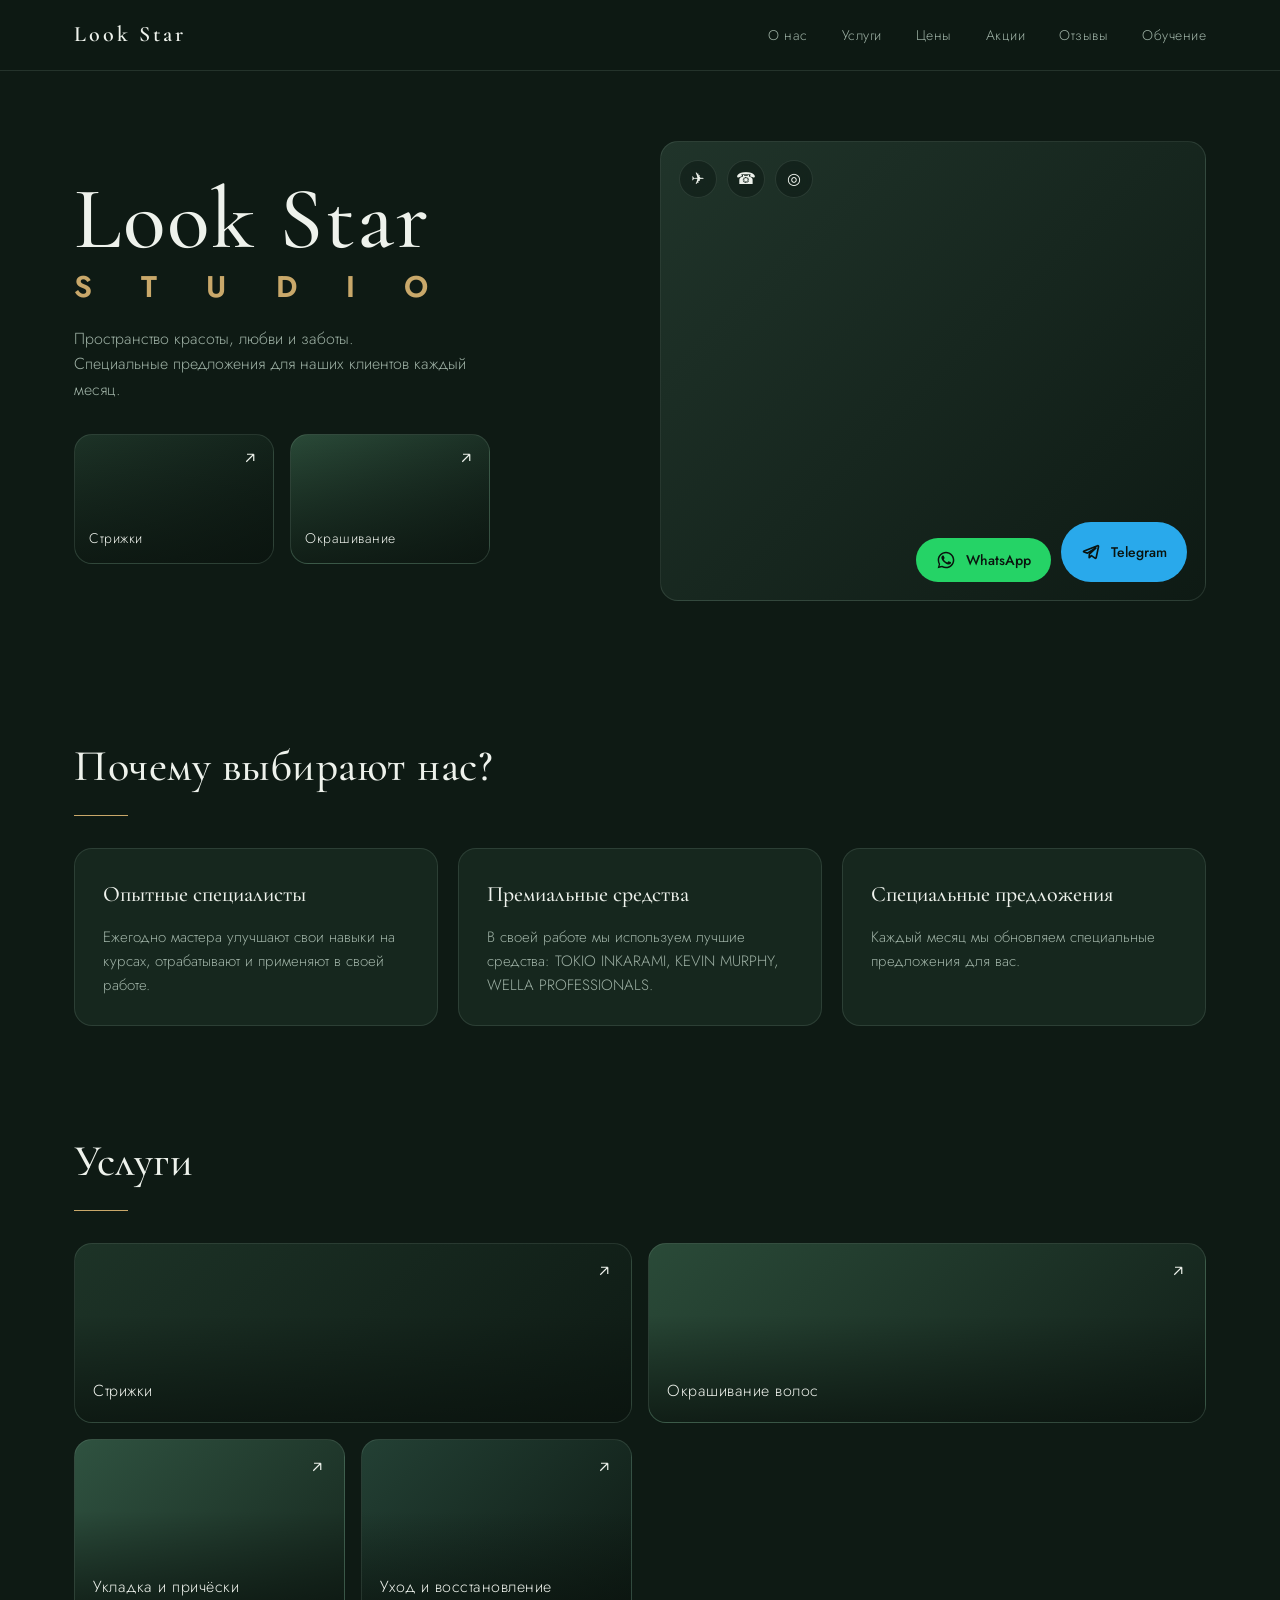
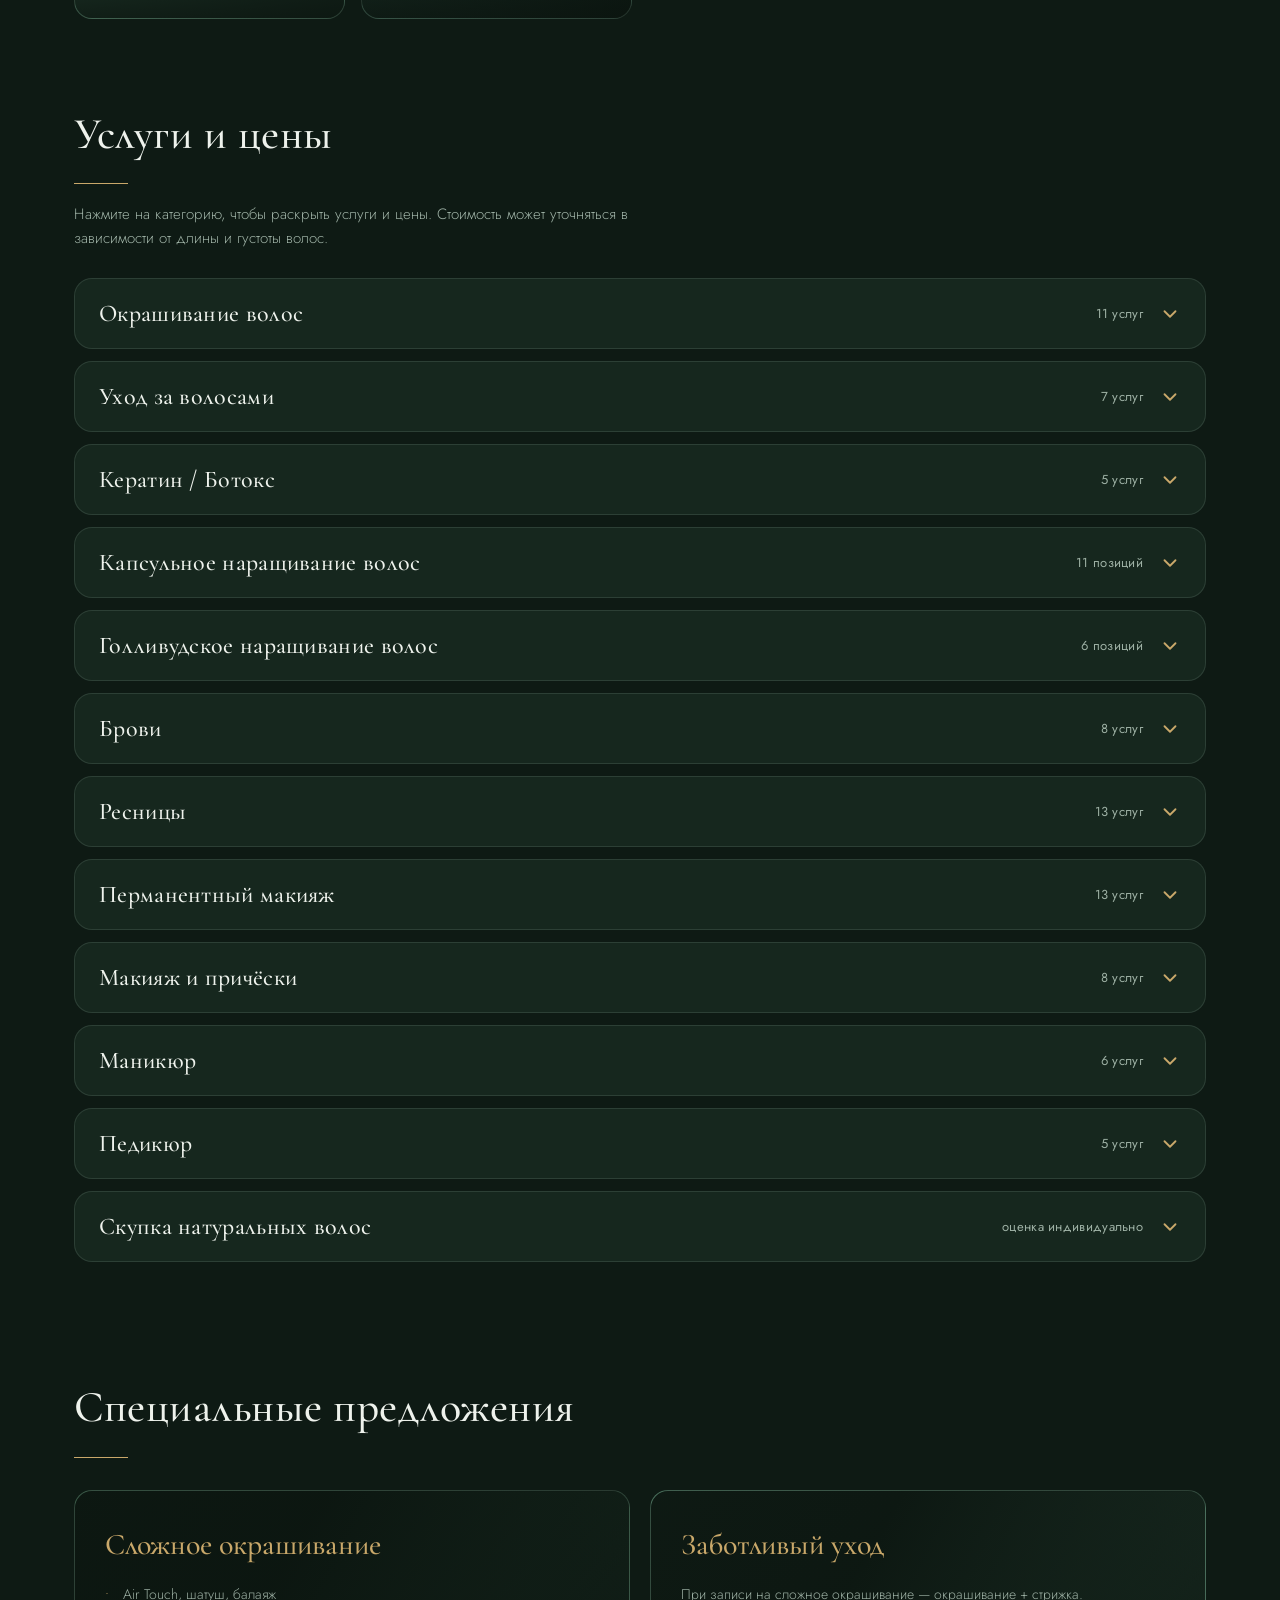
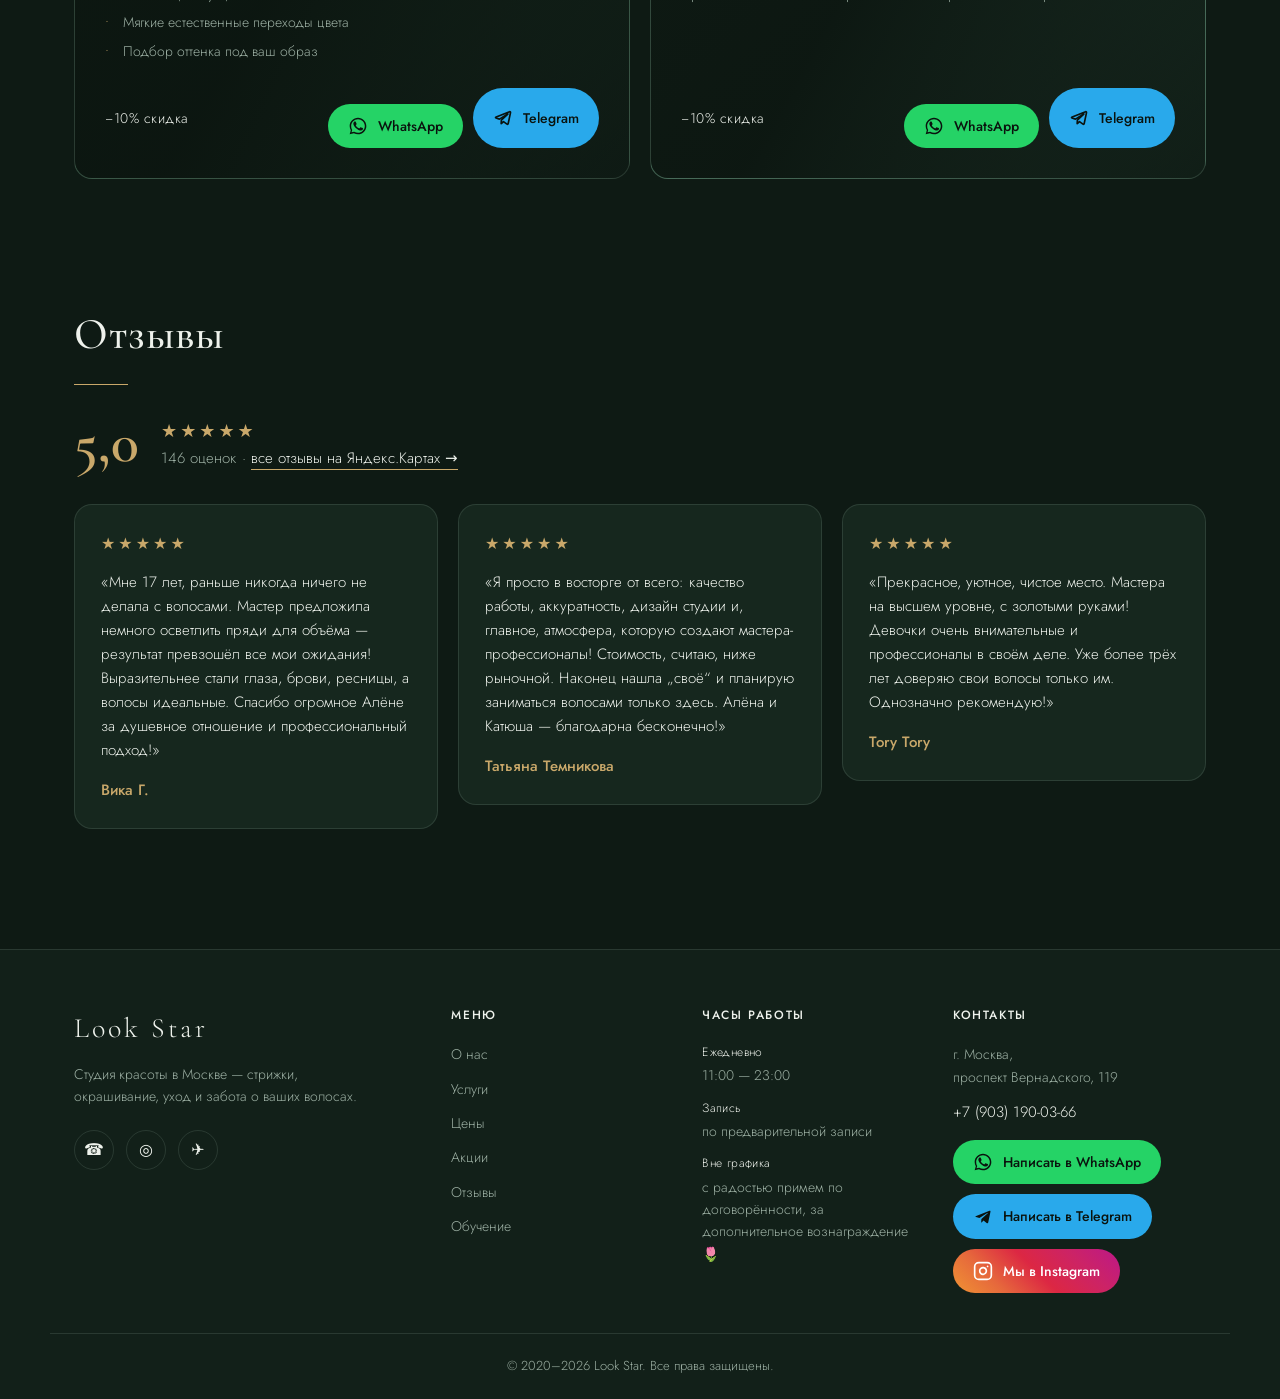
==== commit 1e6833fd: "Прайс: аккордеон «Услуги и цены» (12 категорий) + заготовка мастеров, ?v=8 Co-Authored-By: Claude Op" ====
--- a/index.html
+++ b/index.html
@@ -16,7 +16,7 @@
   <link rel="preconnect" href="https://fonts.googleapis.com" />
   <link rel="preconnect" href="https://fonts.gstatic.com" crossorigin />
   <link href="https://fonts.googleapis.com/css2?family=Cormorant+Garamond:wght@400;500;600&family=Jost:wght@300;400;500;600;700&display=swap" rel="stylesheet" />
-  <link rel="stylesheet" href="css/styles.css?v=7" />
+  <link rel="stylesheet" href="css/styles.css?v=8" />
 </head>
 <body>
   <!-- Header -->
@@ -26,6 +26,7 @@
       <nav class="nav" id="nav">
         <a href="about.html">О нас</a>
         <a href="index.html#services">Услуги</a>
+        <a href="index.html#prices">Цены</a>
         <a href="index.html#offers">Акции</a>
         <a href="index.html#reviews">Отзывы</a>
         <a href="education.html">Обучение</a>
@@ -98,6 +99,337 @@
       </div>
     </section>
 
+    <!-- Prices -->
+    <section class="prices container" id="prices">
+      <h2 class="section-title">Услуги и цены</h2>
+      <p class="prices-hint">Нажмите на категорию, чтобы раскрыть услуги и цены. Стоимость может уточняться в зависимости от длины и густоты волос.</p>
+      <div class="accordion">
+
+        <div class="acc-item">
+          <button class="acc-head" type="button" aria-expanded="false">
+            <span class="acc-title">Окрашивание волос</span>
+            <span class="acc-count">11 услуг</span>
+            <svg class="acc-chevron" viewBox="0 0 24 24" fill="none" stroke="currentColor" stroke-width="2" stroke-linecap="round" stroke-linejoin="round"><path d="m6 9 6 6 6-6"/></svg>
+          </button>
+          <div class="acc-panel"><div class="acc-panel-inner">
+            <ul class="price-list">
+              <li><span class="price-name">Корни (в один тон)</span><span class="price-val">6500 ₽</span></li>
+              <li><span class="price-name">Корни + окрашивание длины <em>до плеч</em></span><span class="price-val">8000 ₽</span></li>
+              <li><span class="price-name">Корни + окрашивание длины <em>до лопаток</em></span><span class="price-val">8500 ₽</span></li>
+              <li><span class="price-name">Корни + окрашивание длины <em>ниже лопаток</em></span><span class="price-val">9000 ₽</span></li>
+              <li><span class="price-name">Осветление + тонирование <em>корни</em></span><span class="price-val">8500 ₽</span></li>
+              <li><span class="price-name">Осветление + тонирование <em>до плеч</em></span><span class="price-val">8800 ₽</span></li>
+              <li><span class="price-name">Осветление + тонирование <em>до лопаток</em></span><span class="price-val">10 000 ₽</span></li>
+              <li><span class="price-name">Осветление + тонирование <em>ниже лопаток</em></span><span class="price-val">12 000 ₽</span></li>
+              <li><span class="price-name">Мелирование по всей длине <em>зависит от густоты</em></span><span class="price-val">от 10 000 ₽</span></li>
+              <li><span class="price-name">Прикорневое мелирование + тонирование</span><span class="price-val">10 000 ₽</span></li>
+              <li><span class="price-name">Доплата за густоту</span><span class="price-val">1000 ₽</span></li>
+            </ul>
+            <div class="cat-masters">
+              <h4>Мастера категории</h4>
+              <div class="masters-strip">
+                <div class="master-chip is-placeholder"><span class="master-ava"></span><span class="master-meta"><strong>Имя мастера</strong><em>специализация</em></span></div>
+                <div class="master-chip is-placeholder"><span class="master-ava"></span><span class="master-meta"><strong>Имя мастера</strong><em>специализация</em></span></div>
+              </div>
+            </div>
+          </div></div>
+        </div>
+
+        <div class="acc-item">
+          <button class="acc-head" type="button" aria-expanded="false">
+            <span class="acc-title">Уход за волосами</span>
+            <span class="acc-count">7 услуг</span>
+            <svg class="acc-chevron" viewBox="0 0 24 24" fill="none" stroke="currentColor" stroke-width="2" stroke-linecap="round" stroke-linejoin="round"><path d="m6 9 6 6 6-6"/></svg>
+          </button>
+          <div class="acc-panel"><div class="acc-panel-inner">
+            <ul class="price-list">
+              <li><span class="price-name">Восстанавливающий уход <em>до плеч</em></span><span class="price-val">4000 ₽</span></li>
+              <li><span class="price-name">Восстанавливающий уход <em>до лопаток</em></span><span class="price-val">5000 ₽</span></li>
+              <li><span class="price-name">Восстанавливающий уход <em>до талии</em></span><span class="price-val">6000 ₽</span></li>
+              <li><span class="price-name">Укладка (локоны) <em>вкл. мытьё и сушку</em></span><span class="price-val">3800 ₽</span></li>
+              <li><span class="price-name">Мытьё головы <em>без укладки, сушка входит</em></span><span class="price-val">3000 ₽</span></li>
+              <li><span class="price-name">Пилинг кожи головы</span><span class="price-val">1500 ₽</span></li>
+              <li><span class="price-name">Доплата за наращённые</span><span class="price-val">1000 ₽</span></li>
+            </ul>
+            <div class="cat-masters">
+              <h4>Мастера категории</h4>
+              <div class="masters-strip">
+                <div class="master-chip is-placeholder"><span class="master-ava"></span><span class="master-meta"><strong>Имя мастера</strong><em>специализация</em></span></div>
+                <div class="master-chip is-placeholder"><span class="master-ava"></span><span class="master-meta"><strong>Имя мастера</strong><em>специализация</em></span></div>
+              </div>
+            </div>
+          </div></div>
+        </div>
+
+        <div class="acc-item">
+          <button class="acc-head" type="button" aria-expanded="false">
+            <span class="acc-title">Кератин / Ботокс</span>
+            <span class="acc-count">5 услуг</span>
+            <svg class="acc-chevron" viewBox="0 0 24 24" fill="none" stroke="currentColor" stroke-width="2" stroke-linecap="round" stroke-linejoin="round"><path d="m6 9 6 6 6-6"/></svg>
+          </button>
+          <div class="acc-panel"><div class="acc-panel-inner">
+            <ul class="price-list">
+              <li><span class="price-name">Реконструкция волос <em>до плеч, до 30 см</em></span><span class="price-val">4500 ₽</span></li>
+              <li><span class="price-name">Реконструкция волос <em>до лопаток, до 45 см</em></span><span class="price-val">6000 ₽</span></li>
+              <li><span class="price-name">Реконструкция волос <em>до талии, до 60 см</em></span><span class="price-val">7500 ₽</span></li>
+              <li><span class="price-name">Реконструкция волос <em>более 60 см</em></span><span class="price-val">8500 ₽</span></li>
+              <li><span class="price-name">Доплата за густоту</span><span class="price-val">1000 ₽</span></li>
+            </ul>
+            <div class="cat-masters">
+              <h4>Мастера категории</h4>
+              <div class="masters-strip">
+                <div class="master-chip is-placeholder"><span class="master-ava"></span><span class="master-meta"><strong>Имя мастера</strong><em>специализация</em></span></div>
+                <div class="master-chip is-placeholder"><span class="master-ava"></span><span class="master-meta"><strong>Имя мастера</strong><em>специализация</em></span></div>
+              </div>
+            </div>
+          </div></div>
+        </div>
+
+        <div class="acc-item">
+          <button class="acc-head" type="button" aria-expanded="false">
+            <span class="acc-title">Капсульное наращивание волос</span>
+            <span class="acc-count">11 позиций</span>
+            <svg class="acc-chevron" viewBox="0 0 24 24" fill="none" stroke="currentColor" stroke-width="2" stroke-linecap="round" stroke-linejoin="round"><path d="m6 9 6 6 6-6"/></svg>
+          </button>
+          <div class="acc-panel"><div class="acc-panel-inner">
+            <ul class="price-list">
+              <li><span class="price-name">Консультация</span><span class="price-val">бесплатно</span></li>
+              <li><span class="price-name">Наращивание 1 пряди <em>без учёта волос</em></span><span class="price-val">100 ₽ / шт</span></li>
+              <li><span class="price-name">Коррекция до 200 капсул <em>без учёта волос</em></span><span class="price-val">11 000 ₽</span></li>
+              <li><span class="price-name">Коррекция свыше 200 капсул <em>индивидуально</em></span><span class="price-val">от 14 000 ₽</span></li>
+              <li><span class="price-name">Волосы Премиум 40 см+ <em>за 100 г</em></span><span class="price-val">25 000 ₽</span></li>
+              <li><span class="price-name">Волосы Премиум 50 см+ <em>за 100 г</em></span><span class="price-val">28 000 ₽</span></li>
+              <li><span class="price-name">Волосы Премиум 60 см+ <em>за 100 г</em></span><span class="price-val">31 000 ₽</span></li>
+              <li><span class="price-name">Волосы Премиум 70 см+ <em>за 100 г</em></span><span class="price-val">34 000 ₽</span></li>
+              <li><span class="price-name">Славянка эксклюзив 40 см+ <em>за 1 г</em></span><span class="price-val">400 ₽</span></li>
+              <li><span class="price-name">Славянка эксклюзив 50 см+ <em>за 1 г</em></span><span class="price-val">450 ₽</span></li>
+              <li><span class="price-name">Славянка эксклюзив 60 см+ <em>за 1 г</em></span><span class="price-val">500 ₽</span></li>
+            </ul>
+            <div class="cat-masters">
+              <h4>Мастера категории</h4>
+              <div class="masters-strip">
+                <div class="master-chip is-placeholder"><span class="master-ava"></span><span class="master-meta"><strong>Имя мастера</strong><em>специализация</em></span></div>
+                <div class="master-chip is-placeholder"><span class="master-ava"></span><span class="master-meta"><strong>Имя мастера</strong><em>специализация</em></span></div>
+              </div>
+            </div>
+          </div></div>
+        </div>
+
+        <div class="acc-item">
+          <button class="acc-head" type="button" aria-expanded="false">
+            <span class="acc-title">Голливудское наращивание волос</span>
+            <span class="acc-count">6 позиций</span>
+            <svg class="acc-chevron" viewBox="0 0 24 24" fill="none" stroke="currentColor" stroke-width="2" stroke-linecap="round" stroke-linejoin="round"><path d="m6 9 6 6 6-6"/></svg>
+          </button>
+          <div class="acc-panel"><div class="acc-panel-inner">
+            <ul class="price-list">
+              <li><span class="price-name">Наращивание 1 тресса <em>работа</em></span><span class="price-val">3800 ₽</span></li>
+              <li><span class="price-name">Наращивание 2 трессов <em>работа</em></span><span class="price-val">7500 ₽</span></li>
+              <li><span class="price-name">Наращивание 3 трессов <em>работа</em></span><span class="price-val">9800 ₽</span></li>
+              <li><span class="price-name">Наращивание 4 трессов <em>работа</em></span><span class="price-val">11 000 ₽</span></li>
+              <li><span class="price-name">Волосы Славянка некрашеная <em>за 1 г</em></span><span class="price-val">500 ₽</span></li>
+              <li><span class="price-name">Волосы Премиум <em>ручное плетение тресса</em></span><span class="price-val">42 000 ₽</span></li>
+            </ul>
+            <div class="cat-masters">
+              <h4>Мастера категории</h4>
+              <div class="masters-strip">
+                <div class="master-chip is-placeholder"><span class="master-ava"></span><span class="master-meta"><strong>Имя мастера</strong><em>специализация</em></span></div>
+                <div class="master-chip is-placeholder"><span class="master-ava"></span><span class="master-meta"><strong>Имя мастера</strong><em>специализация</em></span></div>
+              </div>
+            </div>
+          </div></div>
+        </div>
+
+        <div class="acc-item">
+          <button class="acc-head" type="button" aria-expanded="false">
+            <span class="acc-title">Брови</span>
+            <span class="acc-count">8 услуг</span>
+            <svg class="acc-chevron" viewBox="0 0 24 24" fill="none" stroke="currentColor" stroke-width="2" stroke-linecap="round" stroke-linejoin="round"><path d="m6 9 6 6 6-6"/></svg>
+          </button>
+          <div class="acc-panel"><div class="acc-panel-inner">
+            <ul class="price-list">
+              <li><span class="price-name">Архитектура и дизайн бровей <em>форма, коррекция, окрашивание</em></span><span class="price-val">2100 ₽</span></li>
+              <li><span class="price-name">Ламинирование бровей</span><span class="price-val">3000 ₽</span></li>
+              <li><span class="price-name">Коррекция бровей пинцетом / воском</span><span class="price-val">1000 ₽</span></li>
+              <li><span class="price-name">Окрашивание бровей хной <em>без коррекции</em></span><span class="price-val">1000 ₽</span></li>
+              <li><span class="price-name">Окрашивание бровей краской <em>без коррекции</em></span><span class="price-val">900 ₽</span></li>
+              <li><span class="price-name">Осветление бровей</span><span class="price-val">700 ₽</span></li>
+              <li><span class="price-name">Ботокс для бровей</span><span class="price-val">600 ₽</span></li>
+              <li><span class="price-name">Удаление пушковых волос на лице</span><span class="price-val">от 600 ₽</span></li>
+            </ul>
+            <div class="cat-masters">
+              <h4>Мастера категории</h4>
+              <div class="masters-strip">
+                <div class="master-chip is-placeholder"><span class="master-ava"></span><span class="master-meta"><strong>Имя мастера</strong><em>специализация</em></span></div>
+                <div class="master-chip is-placeholder"><span class="master-ava"></span><span class="master-meta"><strong>Имя мастера</strong><em>специализация</em></span></div>
+              </div>
+            </div>
+          </div></div>
+        </div>
+
+        <div class="acc-item">
+          <button class="acc-head" type="button" aria-expanded="false">
+            <span class="acc-title">Ресницы</span>
+            <span class="acc-count">13 услуг</span>
+            <svg class="acc-chevron" viewBox="0 0 24 24" fill="none" stroke="currentColor" stroke-width="2" stroke-linecap="round" stroke-linejoin="round"><path d="m6 9 6 6 6-6"/></svg>
+          </button>
+          <div class="acc-panel"><div class="acc-panel-inner">
+            <ul class="price-list">
+              <li><span class="price-name">Классика</span><span class="price-val">1800 ₽</span></li>
+              <li><span class="price-name">Неполный объём</span><span class="price-val">1500 ₽</span></li>
+              <li><span class="price-name">Уголки</span><span class="price-val">1000 ₽</span></li>
+              <li><span class="price-name">2D</span><span class="price-val">2000 ₽</span></li>
+              <li><span class="price-name">Мокрый эффект</span><span class="price-val">2000 ₽</span></li>
+              <li><span class="price-name">Эстетические пучки 2–4D</span><span class="price-val">2200 ₽</span></li>
+              <li><span class="price-name">Трендовое наращивание</span><span class="price-val">2400 ₽</span></li>
+              <li><span class="price-name">Ламинирование ресниц <em>окрашивание и уход входят</em></span><span class="price-val">3000 ₽</span></li>
+              <li><span class="price-name">Окрашивание ресниц <em>чёрная / коричневая</em></span><span class="price-val">800 ₽</span></li>
+              <li><span class="price-name">Снятие нарощенных ресниц</span><span class="price-val">от 300 ₽</span></li>
+              <li><span class="price-name">Ленточное — коррекция 1 пары лент</span><span class="price-val">350 ₽</span></li>
+              <li><span class="price-name">Ленточное — коррекция 40 лент</span><span class="price-val">7000 ₽</span></li>
+            </ul>
+            <div class="cat-masters">
+              <h4>Мастера категории</h4>
+              <div class="masters-strip">
+                <div class="master-chip is-placeholder"><span class="master-ava"></span><span class="master-meta"><strong>Имя мастера</strong><em>специализация</em></span></div>
+                <div class="master-chip is-placeholder"><span class="master-ava"></span><span class="master-meta"><strong>Имя мастера</strong><em>специализация</em></span></div>
+              </div>
+            </div>
+          </div></div>
+        </div>
+
+        <div class="acc-item">
+          <button class="acc-head" type="button" aria-expanded="false">
+            <span class="acc-title">Перманентный макияж</span>
+            <span class="acc-count">13 услуг</span>
+            <svg class="acc-chevron" viewBox="0 0 24 24" fill="none" stroke="currentColor" stroke-width="2" stroke-linecap="round" stroke-linejoin="round"><path d="m6 9 6 6 6-6"/></svg>
+          </button>
+          <div class="acc-panel"><div class="acc-panel-inner">
+            <ul class="price-list">
+              <li><span class="price-name">Брови — пудровая / теневая растушёвка <em>1,5–2 года</em></span><span class="price-val">14 000 ₽</span></li>
+              <li><span class="price-name">Коррекция бровей <em>пудровая / теневая</em></span><span class="price-val">7000 ₽</span></li>
+              <li><span class="price-name">Брови — волосковая техника <em>1,5–2 года</em></span><span class="price-val">16 000 ₽</span></li>
+              <li><span class="price-name">Коррекция бровей <em>волосковая</em></span><span class="price-val">8000 ₽</span></li>
+              <li><span class="price-name">Губы — нюд / акварель / помадный <em>1,5–2 года</em></span><span class="price-val">14 000 ₽</span></li>
+              <li><span class="price-name">Коррекция губ</span><span class="price-val">7000 ₽</span></li>
+              <li><span class="price-name">Межресничка <em>3–5 лет</em></span><span class="price-val">9000 ₽</span></li>
+              <li><span class="price-name">Коррекция межреснички</span><span class="price-val">6000 ₽</span></li>
+              <li><span class="price-name">Классическая стрелка <em>3–5 лет</em></span><span class="price-val">14 000 ₽</span></li>
+              <li><span class="price-name">Коррекция классической стрелки</span><span class="price-val">7000 ₽</span></li>
+              <li><span class="price-name">Стрелка с растушёвкой <em>3–5 лет</em></span><span class="price-val">15 000 ₽</span></li>
+              <li><span class="price-name">Коррекция стрелки</span><span class="price-val">8000 ₽</span></li>
+              <li><span class="price-name">Удаление татуажа ремувером</span><span class="price-val">4000 ₽</span></li>
+            </ul>
+            <div class="cat-masters">
+              <h4>Мастера категории</h4>
+              <div class="masters-strip">
+                <div class="master-chip is-placeholder"><span class="master-ava"></span><span class="master-meta"><strong>Имя мастера</strong><em>специализация</em></span></div>
+                <div class="master-chip is-placeholder"><span class="master-ava"></span><span class="master-meta"><strong>Имя мастера</strong><em>специализация</em></span></div>
+              </div>
+            </div>
+          </div></div>
+        </div>
+
+        <div class="acc-item">
+          <button class="acc-head" type="button" aria-expanded="false">
+            <span class="acc-title">Макияж и причёски</span>
+            <span class="acc-count">8 услуг</span>
+            <svg class="acc-chevron" viewBox="0 0 24 24" fill="none" stroke="currentColor" stroke-width="2" stroke-linecap="round" stroke-linejoin="round"><path d="m6 9 6 6 6-6"/></svg>
+          </button>
+          <div class="acc-panel"><div class="acc-panel-inner">
+            <ul class="price-list">
+              <li><span class="price-name">Дневной макияж</span><span class="price-val">3500 ₽</span></li>
+              <li><span class="price-name">Вечерний макияж <em>для фотосессии</em></span><span class="price-val">4000 ₽</span></li>
+              <li><span class="price-name">Свадебный макияж</span><span class="price-val">5000 ₽</span></li>
+              <li><span class="price-name">Голливудская волна <em>объёмные / лёгкие волны, мальвинка</em></span><span class="price-val">4000 ₽</span></li>
+              <li><span class="price-name">Гладкий пучок / ракушка</span><span class="price-val">4000 ₽</span></li>
+              <li><span class="price-name">Полный образ <em>макияж + причёска</em></span><span class="price-val">7000 ₽</span></li>
+              <li><span class="price-name">Свадебный образ</span><span class="price-val">от 8000 ₽</span></li>
+              <li><span class="price-name">Обучение «Макияж для себя»</span><span class="price-val">5000 ₽</span></li>
+            </ul>
+            <div class="cat-masters">
+              <h4>Мастера категории</h4>
+              <div class="masters-strip">
+                <div class="master-chip is-placeholder"><span class="master-ava"></span><span class="master-meta"><strong>Имя мастера</strong><em>специализация</em></span></div>
+                <div class="master-chip is-placeholder"><span class="master-ava"></span><span class="master-meta"><strong>Имя мастера</strong><em>специализация</em></span></div>
+              </div>
+            </div>
+          </div></div>
+        </div>
+
+        <div class="acc-item">
+          <button class="acc-head" type="button" aria-expanded="false">
+            <span class="acc-title">Маникюр</span>
+            <span class="acc-count">6 услуг</span>
+            <svg class="acc-chevron" viewBox="0 0 24 24" fill="none" stroke="currentColor" stroke-width="2" stroke-linecap="round" stroke-linejoin="round"><path d="m6 9 6 6 6-6"/></svg>
+          </button>
+          <div class="acc-panel"><div class="acc-panel-inner">
+            <ul class="price-list">
+              <li><span class="price-name">Маникюр без покрытия</span><span class="price-val">1500 ₽</span></li>
+              <li><span class="price-name">Маникюр + покрытие <em>снятие, укрепление гелем</em></span><span class="price-val">3000 ₽</span></li>
+              <li><span class="price-name">Наращивание ногтей <em>снятие, маникюр, укрепление, покрытие</em></span><span class="price-val">4500 ₽</span></li>
+              <li><span class="price-name">Френч / втирка</span><span class="price-val">500 ₽</span></li>
+              <li><span class="price-name">Дизайн <em>наклейки, стемпинг, роспись</em></span><span class="price-val">от 50 ₽ / шт</span></li>
+              <li><span class="price-name">Снятие</span><span class="price-val">500 ₽</span></li>
+            </ul>
+            <div class="cat-masters">
+              <h4>Мастера категории</h4>
+              <div class="masters-strip">
+                <div class="master-chip is-placeholder"><span class="master-ava"></span><span class="master-meta"><strong>Имя мастера</strong><em>специализация</em></span></div>
+                <div class="master-chip is-placeholder"><span class="master-ava"></span><span class="master-meta"><strong>Имя мастера</strong><em>специализация</em></span></div>
+              </div>
+            </div>
+          </div></div>
+        </div>
+
+        <div class="acc-item">
+          <button class="acc-head" type="button" aria-expanded="false">
+            <span class="acc-title">Педикюр</span>
+            <span class="acc-count">5 услуг</span>
+            <svg class="acc-chevron" viewBox="0 0 24 24" fill="none" stroke="currentColor" stroke-width="2" stroke-linecap="round" stroke-linejoin="round"><path d="m6 9 6 6 6-6"/></svg>
+          </button>
+          <div class="acc-panel"><div class="acc-panel-inner">
+            <ul class="price-list">
+              <li><span class="price-name">Гигиенический педикюр <em>пальчики и стопы, техника Smart</em></span><span class="price-val">2700 ₽</span></li>
+              <li><span class="price-name">Пальчики + покрытие</span><span class="price-val">3000 ₽</span></li>
+              <li><span class="price-name">Полный педикюр + покрытие</span><span class="price-val">3500 ₽</span></li>
+              <li><span class="price-name">Мужской гигиенический педикюр</span><span class="price-val">4000 ₽</span></li>
+              <li><span class="price-name">Снятие</span><span class="price-val">500 ₽</span></li>
+            </ul>
+            <div class="cat-masters">
+              <h4>Мастера категории</h4>
+              <div class="masters-strip">
+                <div class="master-chip is-placeholder"><span class="master-ava"></span><span class="master-meta"><strong>Имя мастера</strong><em>специализация</em></span></div>
+                <div class="master-chip is-placeholder"><span class="master-ava"></span><span class="master-meta"><strong>Имя мастера</strong><em>специализация</em></span></div>
+              </div>
+            </div>
+          </div></div>
+        </div>
+
+        <div class="acc-item">
+          <button class="acc-head" type="button" aria-expanded="false">
+            <span class="acc-title">Скупка натуральных волос</span>
+            <span class="acc-count">оценка индивидуально</span>
+            <svg class="acc-chevron" viewBox="0 0 24 24" fill="none" stroke="currentColor" stroke-width="2" stroke-linecap="round" stroke-linejoin="round"><path d="m6 9 6 6 6-6"/></svg>
+          </button>
+          <div class="acc-panel"><div class="acc-panel-inner">
+            <p class="acc-note">Покупаем и срезаем натуральные волосы — детские и взрослые, срезы и хвосты от 40 см, в том числе для наращивания. Стоимость рассчитывается индивидуально по фото: цвет, длина, состояние. Пришлите фото в WhatsApp или Telegram для точной оценки.</p>
+            <ul class="price-list">
+              <li><span class="price-name">Приём волос <em>детские и взрослые, от 40 см</em></span><span class="price-val">от 100 ₽ / г</span></li>
+            </ul>
+            <div class="cat-masters">
+              <h4>Мастера категории</h4>
+              <div class="masters-strip">
+                <div class="master-chip is-placeholder"><span class="master-ava"></span><span class="master-meta"><strong>Имя мастера</strong><em>специализация</em></span></div>
+                <div class="master-chip is-placeholder"><span class="master-ava"></span><span class="master-meta"><strong>Имя мастера</strong><em>специализация</em></span></div>
+              </div>
+            </div>
+          </div></div>
+        </div>
+
+      </div>
+    </section>
+
     <!-- Special offers -->
     <section class="offers container" id="offers">
       <h2 class="section-title">Специальные предложения</h2>
@@ -182,6 +514,7 @@
         <nav class="footer-nav">
           <a href="about.html">О нас</a>
           <a href="index.html#services">Услуги</a>
+        <a href="index.html#prices">Цены</a>
           <a href="index.html#offers">Акции</a>
         <a href="index.html#reviews">Отзывы</a>
           <a href="education.html">Обучение</a>
--- a/css/styles.css
+++ b/css/styles.css
@@ -372,6 +372,82 @@
 .review-text { color: var(--cream); font-size: 15px; line-height: 1.6; }
 .review-author { margin-top: 16px; font-weight: 500; color: var(--gold); font-size: 15px; }
 @media (max-width: 900px) { .reviews-grid { grid-template-columns: 1fr; } }
+
+/* ===== Услуги и цены (аккордеон) ===== */
+.prices { padding: 20px 24px 70px; }
+.prices-hint { color: var(--muted); font-size: 15px; margin: -14px 0 28px; max-width: 620px; }
+.accordion { display: flex; flex-direction: column; gap: 12px; }
+.acc-item {
+  background: var(--green-700); border: 1px solid var(--line);
+  border-radius: var(--radius); overflow: hidden;
+  transition: border-color .25s ease;
+}
+.acc-item.open { border-color: var(--gold); }
+.acc-head {
+  width: 100%; display: flex; align-items: center; gap: 16px;
+  padding: 20px 24px; background: none; border: 0; cursor: pointer;
+  color: var(--cream); text-align: left; font-family: inherit;
+}
+.acc-title {
+  flex: 1; font-family: 'Cormorant Garamond', serif;
+  font-size: clamp(19px, 2.6vw, 24px); font-weight: 500; letter-spacing: .3px;
+}
+.acc-count { color: var(--muted); font-size: 13px; letter-spacing: .3px; white-space: nowrap; }
+.acc-chevron { width: 22px; height: 22px; flex: none; color: var(--gold); transition: transform .35s ease; }
+.acc-item.open .acc-chevron { transform: rotate(180deg); }
+.acc-head:hover .acc-title { color: var(--gold); }
+
+.acc-panel { display: grid; grid-template-rows: 0fr; transition: grid-template-rows .35s ease; }
+.acc-item.open .acc-panel { grid-template-rows: 1fr; }
+.acc-panel-inner { overflow: hidden; min-height: 0; }
+
+.price-list { list-style: none; padding: 4px 24px 8px; }
+.price-list li {
+  display: flex; align-items: baseline; gap: 14px;
+  padding: 13px 0; border-top: 1px solid var(--line);
+}
+.price-name { flex: 1; font-size: 15px; color: var(--cream); font-weight: 400; }
+.price-name em {
+  display: block; font-style: normal; color: var(--muted);
+  font-size: 13px; margin-top: 2px; line-height: 1.4;
+}
+.price-val {
+  flex: none; font-size: 15px; font-weight: 500; color: var(--gold);
+  letter-spacing: .3px; white-space: nowrap;
+}
+.acc-note { color: var(--muted); font-size: 14px; padding: 6px 24px 0; max-width: 640px; line-height: 1.6; }
+
+/* Заготовка под мастеров категории */
+.cat-masters { padding: 18px 24px 24px; border-top: 1px solid var(--line); margin-top: 6px; }
+.cat-masters h4 {
+  font-family: 'Jost', sans-serif; font-weight: 500; font-size: 12px;
+  letter-spacing: 1.6px; text-transform: uppercase; color: var(--muted); margin-bottom: 14px;
+}
+.masters-strip { display: flex; flex-wrap: wrap; gap: 12px; }
+.master-chip {
+  display: flex; align-items: center; gap: 12px;
+  padding: 10px 16px 10px 10px; border-radius: 999px;
+  border: 1px solid var(--line); background: var(--green-800);
+}
+.master-chip.is-placeholder { border-style: dashed; opacity: .75; }
+.master-ava {
+  width: 42px; height: 42px; border-radius: 50%; flex: none;
+  background: linear-gradient(160deg, var(--green-500), var(--green-800));
+  background-image: var(--img, linear-gradient(160deg, #2a4a38, #0e1a14));
+  background-size: cover; background-position: center;
+  border: 1px solid var(--line);
+}
+.master-meta { display: flex; flex-direction: column; line-height: 1.3; }
+.master-meta strong { font-size: 14px; font-weight: 500; color: var(--cream); }
+.master-meta em { font-style: normal; font-size: 12px; color: var(--muted); }
+
+@media (max-width: 520px) {
+  .acc-head { padding: 16px 18px; gap: 10px; }
+  .acc-count { display: none; }
+  .price-list { padding-left: 18px; padding-right: 18px; }
+  .cat-masters { padding-left: 18px; padding-right: 18px; }
+  .master-chip { flex: 1 1 100%; }
+}
 .footer-bottom {
   border-top: 1px solid var(--line); max-width: var(--maxw); margin: 0 auto;
   padding: 22px 24px; color: var(--muted); font-size: 13px; text-align: center;
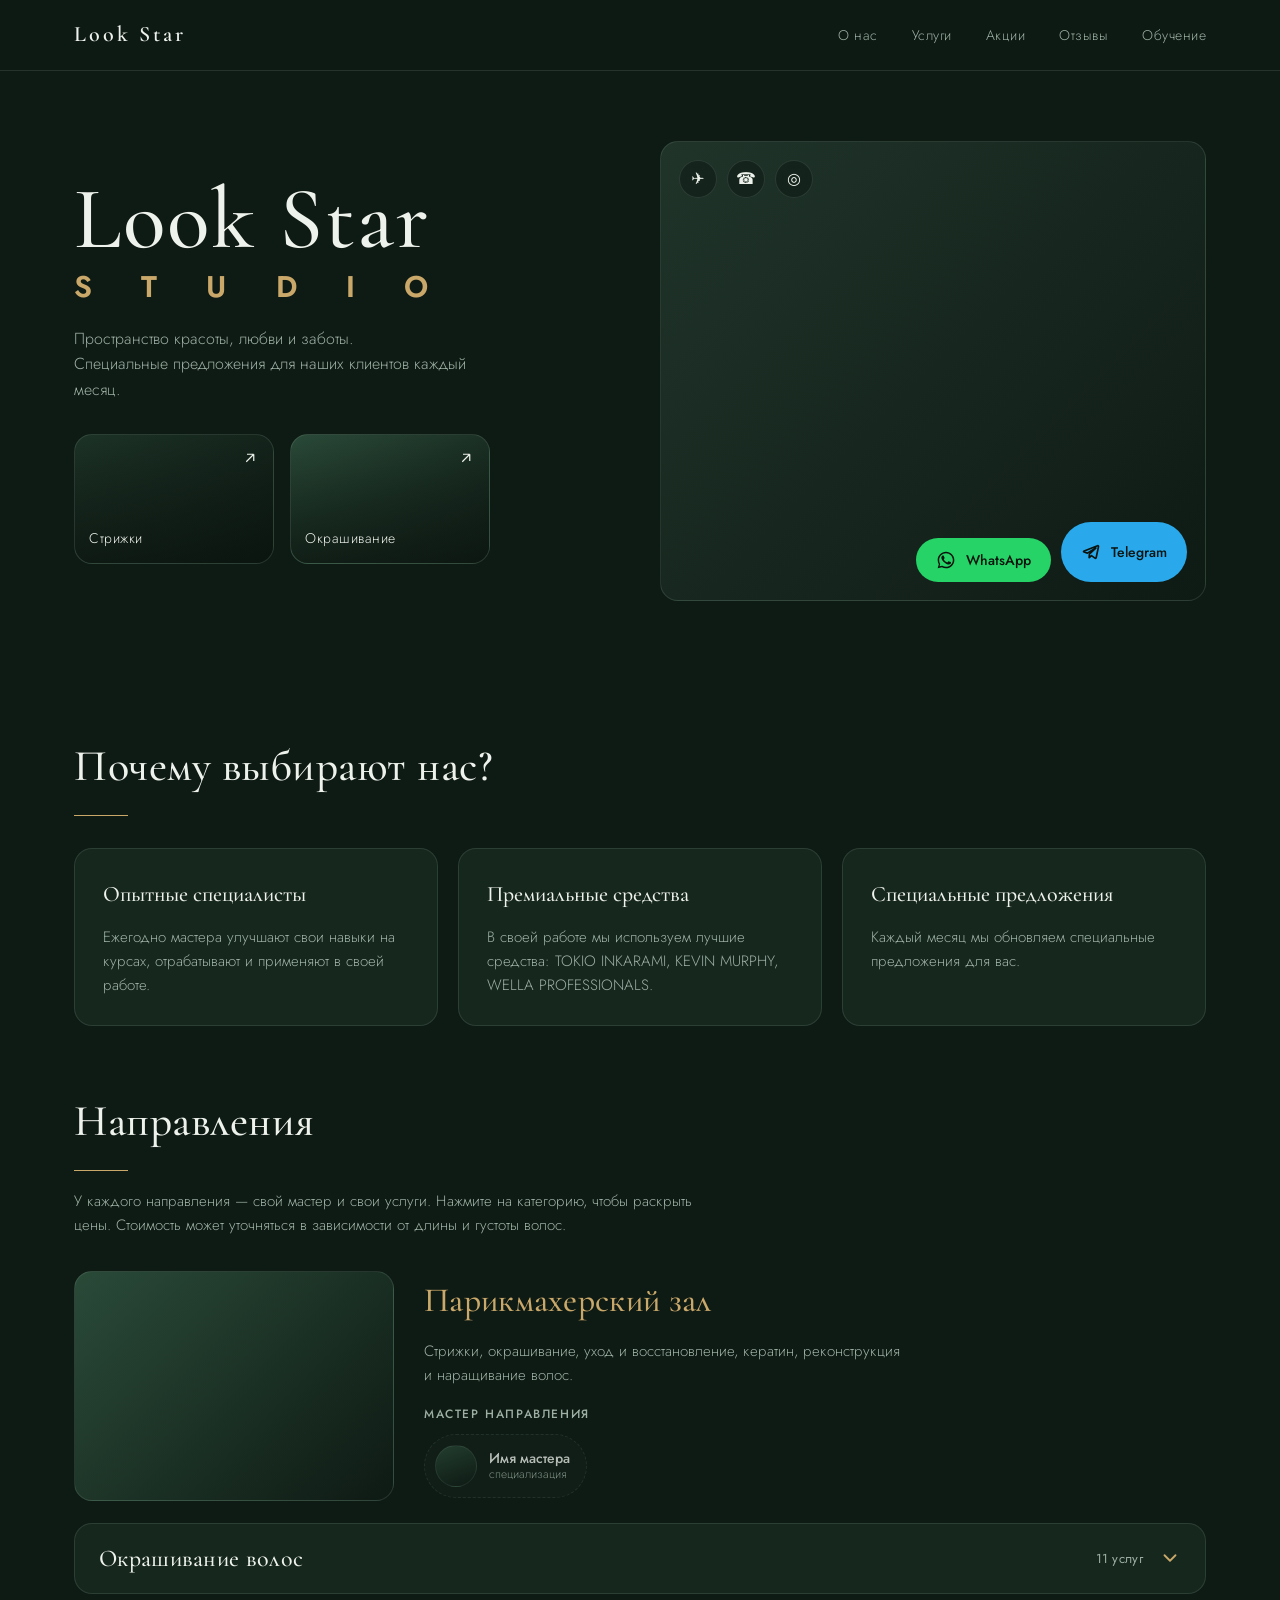
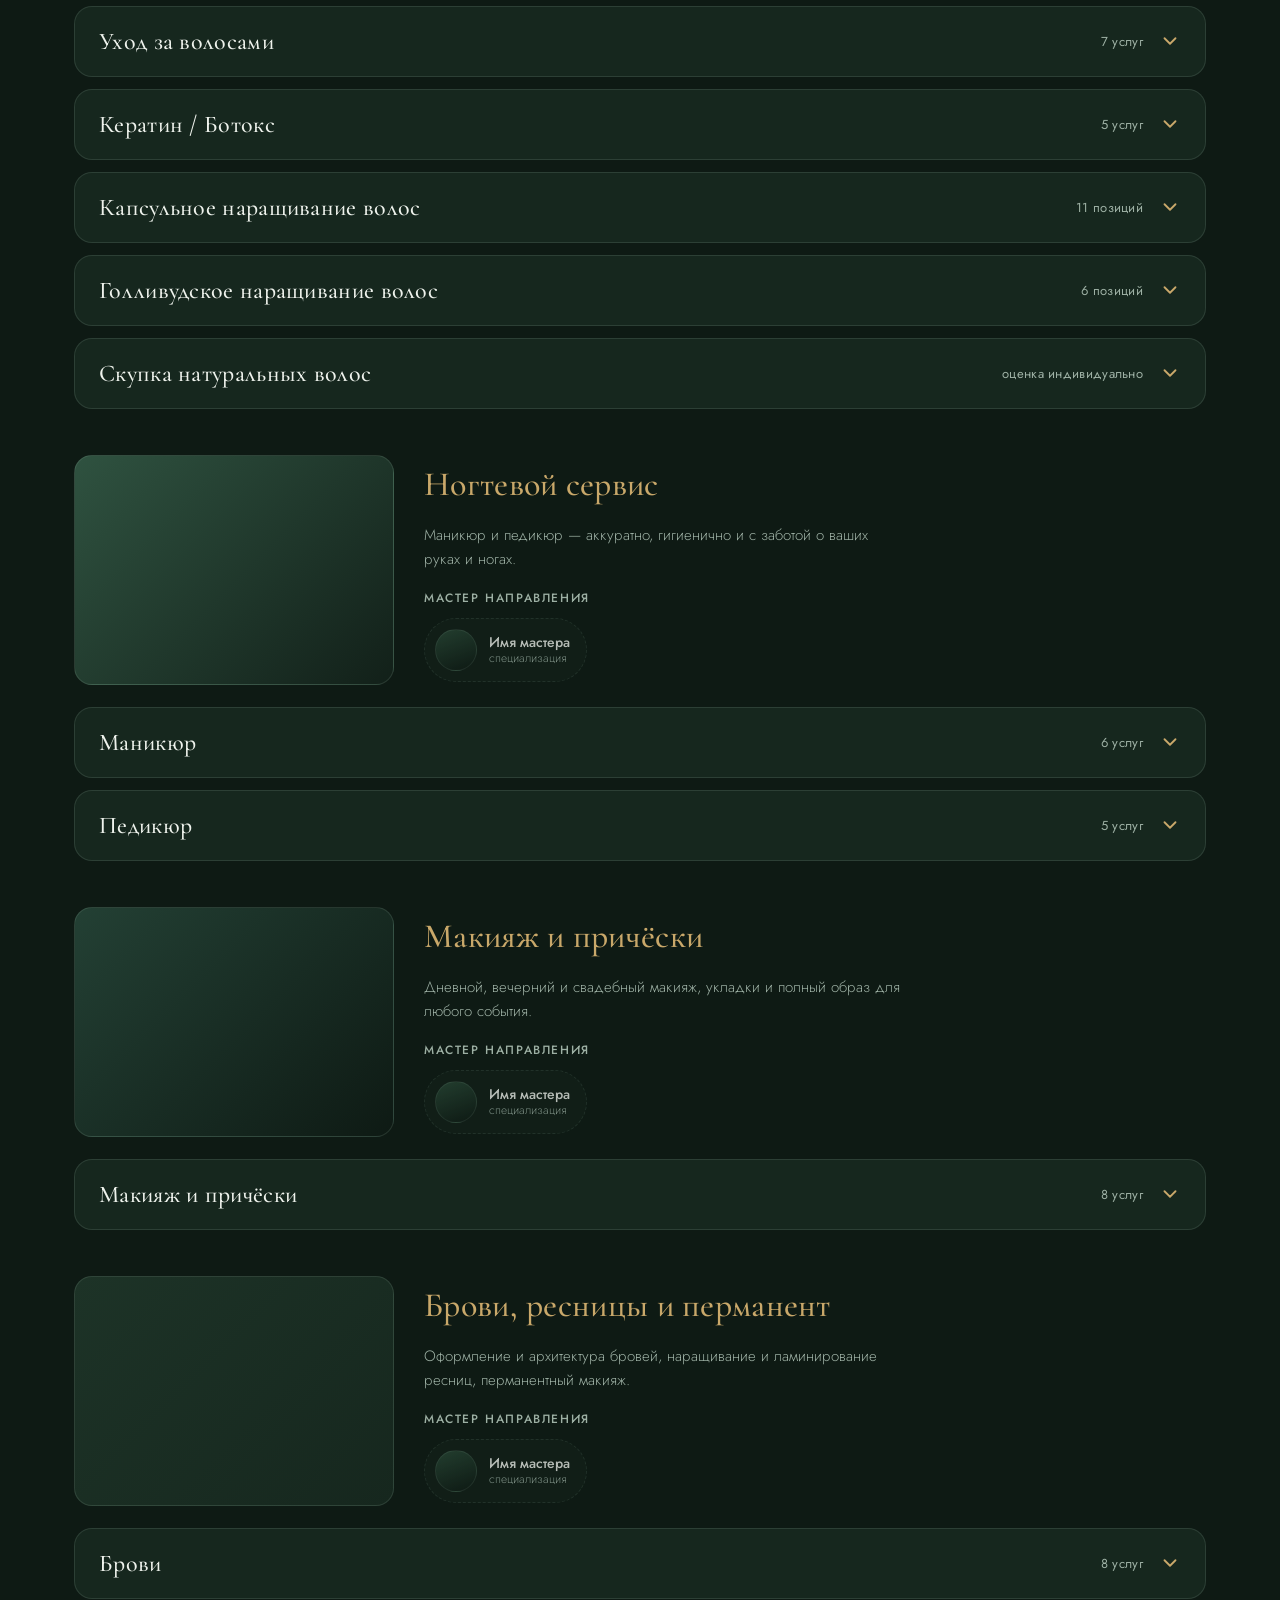
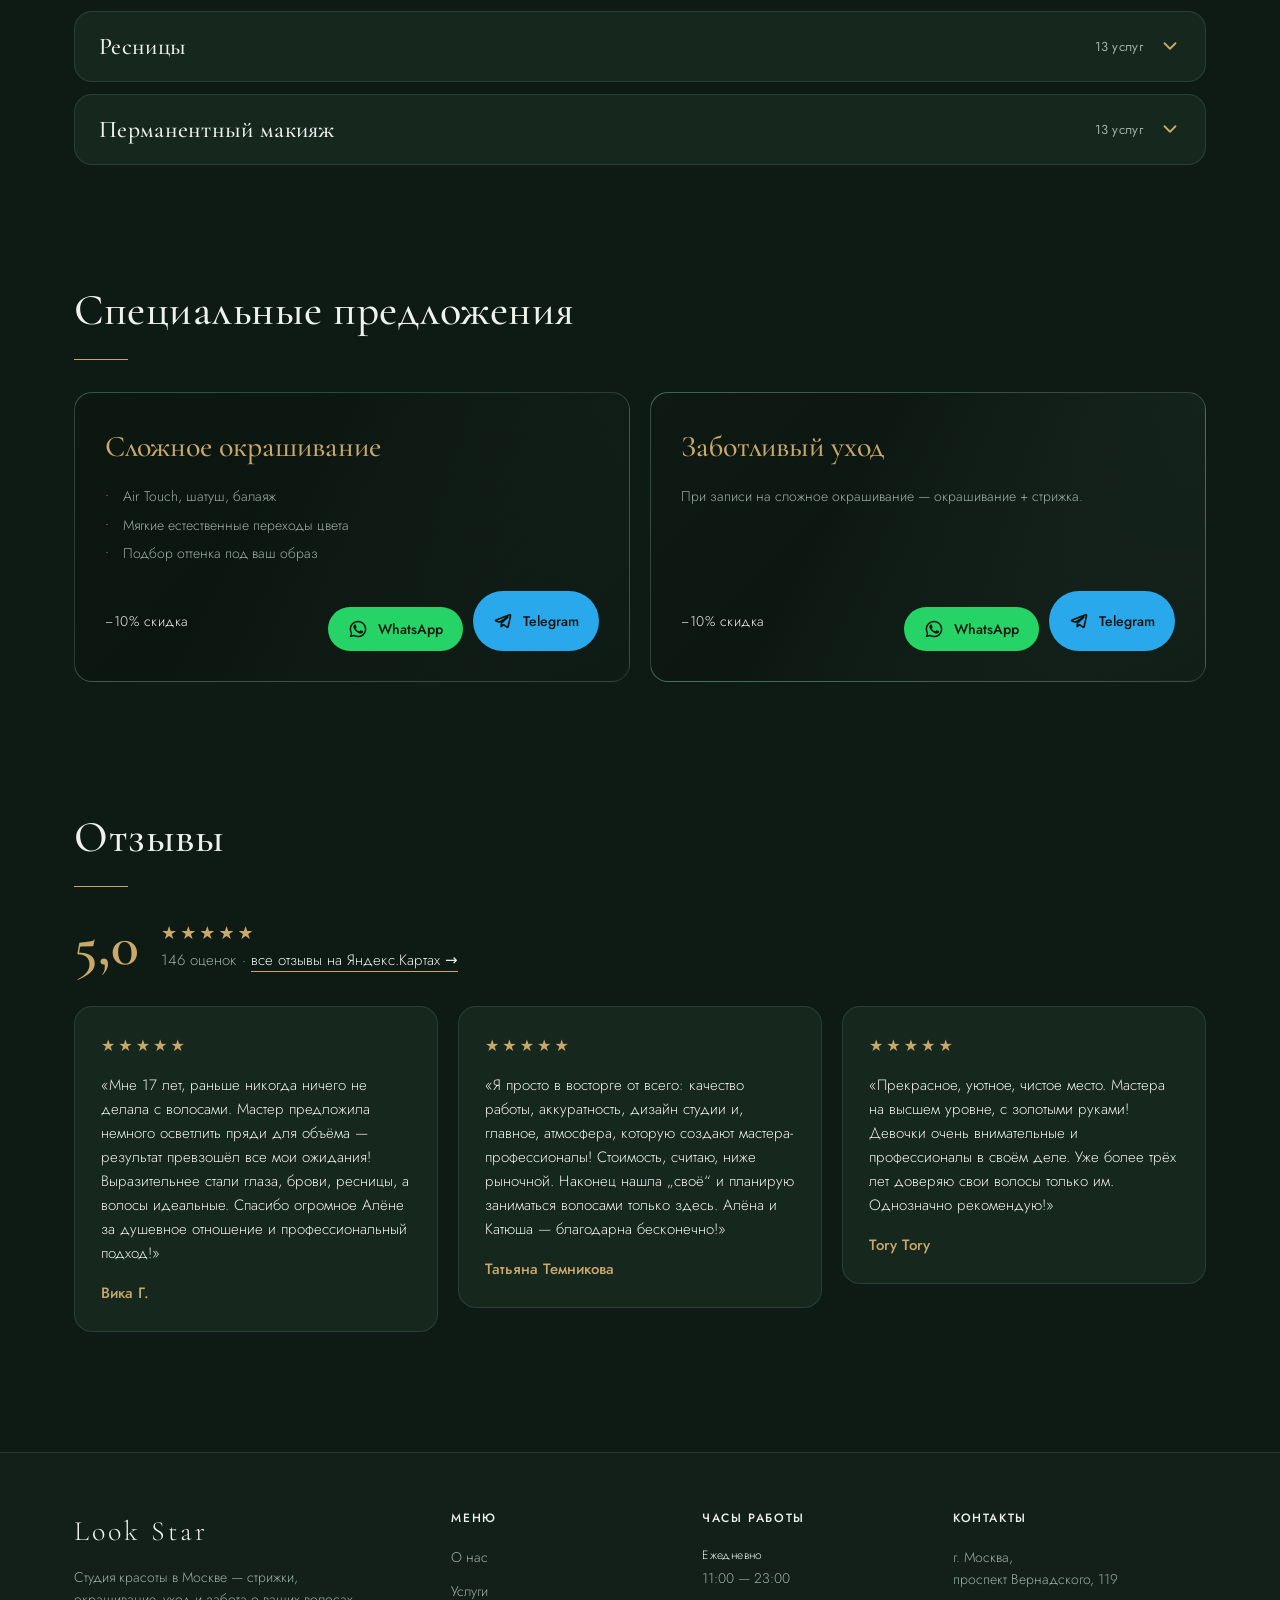
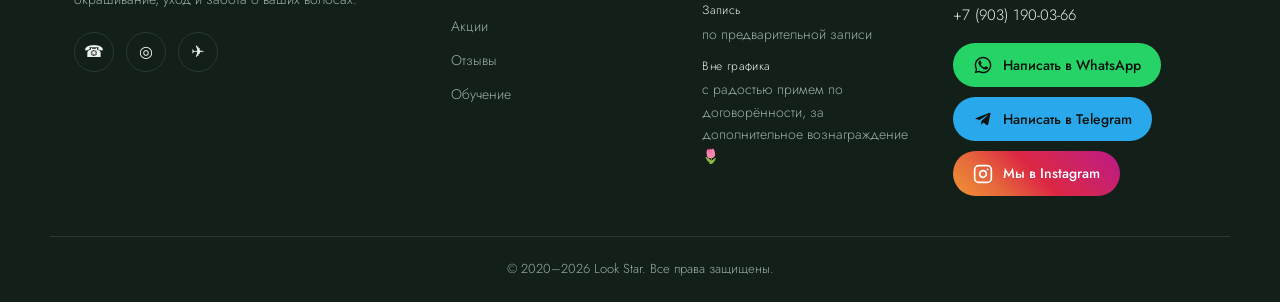
==== commit b4faea96: "Реструктуризация услуг в 4 направления (фото + мастер на направление), ?v=9 Co-Authored-By: Claude O" ====
--- a/index.html
+++ b/index.html
@@ -16,7 +16,7 @@
   <link rel="preconnect" href="https://fonts.googleapis.com" />
   <link rel="preconnect" href="https://fonts.gstatic.com" crossorigin />
   <link href="https://fonts.googleapis.com/css2?family=Cormorant+Garamond:wght@400;500;600&family=Jost:wght@300;400;500;600;700&display=swap" rel="stylesheet" />
-  <link rel="stylesheet" href="css/styles.css?v=8" />
+  <link rel="stylesheet" href="css/styles.css?v=9" />
 </head>
 <body>
   <!-- Header -->
@@ -26,7 +26,6 @@
       <nav class="nav" id="nav">
         <a href="about.html">О нас</a>
         <a href="index.html#services">Услуги</a>
-        <a href="index.html#prices">Цены</a>
         <a href="index.html#offers">Акции</a>
         <a href="index.html#reviews">Отзывы</a>
         <a href="education.html">Обучение</a>
@@ -88,22 +87,24 @@
       </div>
     </section>
 
-    <!-- Services -->
-    <section class="services container" id="services">
-      <h2 class="section-title">Услуги</h2>
-      <div class="services-grid">
-        <a class="service-tile s-wide" style="--img: var(--img-haircut)"><span>Стрижки</span><svg class="arrow" viewBox="0 0 24 24"><path d="M7 17L17 7M17 7H8M17 7V16"/></svg></a>
-        <a class="service-tile s-wide" style="--img: var(--img-color)"><span>Окрашивание волос</span><svg class="arrow" viewBox="0 0 24 24"><path d="M7 17L17 7M17 7H8M17 7V16"/></svg></a>
-        <a class="service-tile" style="--img: var(--img-styling)"><span>Укладка и причёски</span><svg class="arrow" viewBox="0 0 24 24"><path d="M7 17L17 7M17 7H8M17 7V16"/></svg></a>
-        <a class="service-tile" style="--img: var(--img-treatment)"><span>Уход и восстановление</span><svg class="arrow" viewBox="0 0 24 24"><path d="M7 17L17 7M17 7H8M17 7V16"/></svg></a>
-      </div>
-    </section>
-
-    <!-- Prices -->
-    <section class="prices container" id="prices">
-      <h2 class="section-title">Услуги и цены</h2>
-      <p class="prices-hint">Нажмите на категорию, чтобы раскрыть услуги и цены. Стоимость может уточняться в зависимости от длины и густоты волос.</p>
-      <div class="accordion">
+    <!-- Направления -->
+    <section class="directions container" id="services">
+      <h2 class="section-title">Направления</h2>
+      <p class="prices-hint">У каждого направления — свой мастер и свои услуги. Нажмите на категорию, чтобы раскрыть цены. Стоимость может уточняться в зависимости от длины и густоты волос.</p>
+
+      <article class="direction">
+        <div class="direction-head">
+          <div class="direction-photo" style="--img: var(--img-dir-hair)"></div>
+          <div class="direction-intro">
+            <h3>Парикмахерский зал</h3>
+            <p>Стрижки, окрашивание, уход и восстановление, кератин, реконструкция и наращивание волос.</p>
+            <div class="direction-master">
+              <span class="dm-label">Мастер направления</span>
+              <div class="master-chip is-placeholder"><span class="master-ava"></span><span class="master-meta"><strong>Имя мастера</strong><em>специализация</em></span></div>
+            </div>
+          </div>
+        </div>
+        <div class="accordion">
 
         <div class="acc-item">
           <button class="acc-head" type="button" aria-expanded="false">
@@ -125,13 +126,6 @@
               <li><span class="price-name">Прикорневое мелирование + тонирование</span><span class="price-val">10 000 ₽</span></li>
               <li><span class="price-name">Доплата за густоту</span><span class="price-val">1000 ₽</span></li>
             </ul>
-            <div class="cat-masters">
-              <h4>Мастера категории</h4>
-              <div class="masters-strip">
-                <div class="master-chip is-placeholder"><span class="master-ava"></span><span class="master-meta"><strong>Имя мастера</strong><em>специализация</em></span></div>
-                <div class="master-chip is-placeholder"><span class="master-ava"></span><span class="master-meta"><strong>Имя мастера</strong><em>специализация</em></span></div>
-              </div>
-            </div>
           </div></div>
         </div>
 
@@ -151,13 +145,6 @@
               <li><span class="price-name">Пилинг кожи головы</span><span class="price-val">1500 ₽</span></li>
               <li><span class="price-name">Доплата за наращённые</span><span class="price-val">1000 ₽</span></li>
             </ul>
-            <div class="cat-masters">
-              <h4>Мастера категории</h4>
-              <div class="masters-strip">
-                <div class="master-chip is-placeholder"><span class="master-ava"></span><span class="master-meta"><strong>Имя мастера</strong><em>специализация</em></span></div>
-                <div class="master-chip is-placeholder"><span class="master-ava"></span><span class="master-meta"><strong>Имя мастера</strong><em>специализация</em></span></div>
-              </div>
-            </div>
           </div></div>
         </div>
 
@@ -175,13 +162,6 @@
               <li><span class="price-name">Реконструкция волос <em>более 60 см</em></span><span class="price-val">8500 ₽</span></li>
               <li><span class="price-name">Доплата за густоту</span><span class="price-val">1000 ₽</span></li>
             </ul>
-            <div class="cat-masters">
-              <h4>Мастера категории</h4>
-              <div class="masters-strip">
-                <div class="master-chip is-placeholder"><span class="master-ava"></span><span class="master-meta"><strong>Имя мастера</strong><em>специализация</em></span></div>
-                <div class="master-chip is-placeholder"><span class="master-ava"></span><span class="master-meta"><strong>Имя мастера</strong><em>специализация</em></span></div>
-              </div>
-            </div>
           </div></div>
         </div>
 
@@ -205,13 +185,6 @@
               <li><span class="price-name">Славянка эксклюзив 50 см+ <em>за 1 г</em></span><span class="price-val">450 ₽</span></li>
               <li><span class="price-name">Славянка эксклюзив 60 см+ <em>за 1 г</em></span><span class="price-val">500 ₽</span></li>
             </ul>
-            <div class="cat-masters">
-              <h4>Мастера категории</h4>
-              <div class="masters-strip">
-                <div class="master-chip is-placeholder"><span class="master-ava"></span><span class="master-meta"><strong>Имя мастера</strong><em>специализация</em></span></div>
-                <div class="master-chip is-placeholder"><span class="master-ava"></span><span class="master-meta"><strong>Имя мастера</strong><em>специализация</em></span></div>
-              </div>
-            </div>
           </div></div>
         </div>
 
@@ -230,15 +203,128 @@
               <li><span class="price-name">Волосы Славянка некрашеная <em>за 1 г</em></span><span class="price-val">500 ₽</span></li>
               <li><span class="price-name">Волосы Премиум <em>ручное плетение тресса</em></span><span class="price-val">42 000 ₽</span></li>
             </ul>
-            <div class="cat-masters">
-              <h4>Мастера категории</h4>
-              <div class="masters-strip">
-                <div class="master-chip is-placeholder"><span class="master-ava"></span><span class="master-meta"><strong>Имя мастера</strong><em>специализация</em></span></div>
-                <div class="master-chip is-placeholder"><span class="master-ava"></span><span class="master-meta"><strong>Имя мастера</strong><em>специализация</em></span></div>
-              </div>
+          </div></div>
+        </div>
+
+        <div class="acc-item">
+          <button class="acc-head" type="button" aria-expanded="false">
+            <span class="acc-title">Скупка натуральных волос</span>
+            <span class="acc-count">оценка индивидуально</span>
+            <svg class="acc-chevron" viewBox="0 0 24 24" fill="none" stroke="currentColor" stroke-width="2" stroke-linecap="round" stroke-linejoin="round"><path d="m6 9 6 6 6-6"/></svg>
+          </button>
+          <div class="acc-panel"><div class="acc-panel-inner">
+            <p class="acc-note">Покупаем и срезаем натуральные волосы — детские и взрослые, срезы и хвосты от 40 см, в том числе для наращивания. Стоимость рассчитывается индивидуально по фото: цвет, длина, состояние. Пришлите фото в WhatsApp или Telegram для точной оценки.</p>
+            <ul class="price-list">
+              <li><span class="price-name">Приём волос <em>детские и взрослые, от 40 см</em></span><span class="price-val">от 100 ₽ / г</span></li>
+            </ul>
+          </div></div>
+        </div>
+
+        </div>
+      </article>
+
+      <article class="direction">
+        <div class="direction-head">
+          <div class="direction-photo" style="--img: var(--img-dir-nails)"></div>
+          <div class="direction-intro">
+            <h3>Ногтевой сервис</h3>
+            <p>Маникюр и педикюр — аккуратно, гигиенично и с заботой о ваших руках и ногах.</p>
+            <div class="direction-master">
+              <span class="dm-label">Мастер направления</span>
+              <div class="master-chip is-placeholder"><span class="master-ava"></span><span class="master-meta"><strong>Имя мастера</strong><em>специализация</em></span></div>
             </div>
-          </div></div>
-        </div>
+          </div>
+        </div>
+        <div class="accordion">
+
+        <div class="acc-item">
+          <button class="acc-head" type="button" aria-expanded="false">
+            <span class="acc-title">Маникюр</span>
+            <span class="acc-count">6 услуг</span>
+            <svg class="acc-chevron" viewBox="0 0 24 24" fill="none" stroke="currentColor" stroke-width="2" stroke-linecap="round" stroke-linejoin="round"><path d="m6 9 6 6 6-6"/></svg>
+          </button>
+          <div class="acc-panel"><div class="acc-panel-inner">
+            <ul class="price-list">
+              <li><span class="price-name">Маникюр без покрытия</span><span class="price-val">1500 ₽</span></li>
+              <li><span class="price-name">Маникюр + покрытие <em>снятие, укрепление гелем</em></span><span class="price-val">3000 ₽</span></li>
+              <li><span class="price-name">Наращивание ногтей <em>снятие, маникюр, укрепление, покрытие</em></span><span class="price-val">4500 ₽</span></li>
+              <li><span class="price-name">Френч / втирка</span><span class="price-val">500 ₽</span></li>
+              <li><span class="price-name">Дизайн <em>наклейки, стемпинг, роспись</em></span><span class="price-val">от 50 ₽ / шт</span></li>
+              <li><span class="price-name">Снятие</span><span class="price-val">500 ₽</span></li>
+            </ul>
+          </div></div>
+        </div>
+
+        <div class="acc-item">
+          <button class="acc-head" type="button" aria-expanded="false">
+            <span class="acc-title">Педикюр</span>
+            <span class="acc-count">5 услуг</span>
+            <svg class="acc-chevron" viewBox="0 0 24 24" fill="none" stroke="currentColor" stroke-width="2" stroke-linecap="round" stroke-linejoin="round"><path d="m6 9 6 6 6-6"/></svg>
+          </button>
+          <div class="acc-panel"><div class="acc-panel-inner">
+            <ul class="price-list">
+              <li><span class="price-name">Гигиенический педикюр <em>пальчики и стопы, техника Smart</em></span><span class="price-val">2700 ₽</span></li>
+              <li><span class="price-name">Пальчики + покрытие</span><span class="price-val">3000 ₽</span></li>
+              <li><span class="price-name">Полный педикюр + покрытие</span><span class="price-val">3500 ₽</span></li>
+              <li><span class="price-name">Мужской гигиенический педикюр</span><span class="price-val">4000 ₽</span></li>
+              <li><span class="price-name">Снятие</span><span class="price-val">500 ₽</span></li>
+            </ul>
+          </div></div>
+        </div>
+
+        </div>
+      </article>
+
+      <article class="direction">
+        <div class="direction-head">
+          <div class="direction-photo" style="--img: var(--img-dir-makeup)"></div>
+          <div class="direction-intro">
+            <h3>Макияж и причёски</h3>
+            <p>Дневной, вечерний и свадебный макияж, укладки и полный образ для любого события.</p>
+            <div class="direction-master">
+              <span class="dm-label">Мастер направления</span>
+              <div class="master-chip is-placeholder"><span class="master-ava"></span><span class="master-meta"><strong>Имя мастера</strong><em>специализация</em></span></div>
+            </div>
+          </div>
+        </div>
+        <div class="accordion">
+
+        <div class="acc-item">
+          <button class="acc-head" type="button" aria-expanded="false">
+            <span class="acc-title">Макияж и причёски</span>
+            <span class="acc-count">8 услуг</span>
+            <svg class="acc-chevron" viewBox="0 0 24 24" fill="none" stroke="currentColor" stroke-width="2" stroke-linecap="round" stroke-linejoin="round"><path d="m6 9 6 6 6-6"/></svg>
+          </button>
+          <div class="acc-panel"><div class="acc-panel-inner">
+            <ul class="price-list">
+              <li><span class="price-name">Дневной макияж</span><span class="price-val">3500 ₽</span></li>
+              <li><span class="price-name">Вечерний макияж <em>для фотосессии</em></span><span class="price-val">4000 ₽</span></li>
+              <li><span class="price-name">Свадебный макияж</span><span class="price-val">5000 ₽</span></li>
+              <li><span class="price-name">Голливудская волна <em>объёмные / лёгкие волны, мальвинка</em></span><span class="price-val">4000 ₽</span></li>
+              <li><span class="price-name">Гладкий пучок / ракушка</span><span class="price-val">4000 ₽</span></li>
+              <li><span class="price-name">Полный образ <em>макияж + причёска</em></span><span class="price-val">7000 ₽</span></li>
+              <li><span class="price-name">Свадебный образ</span><span class="price-val">от 8000 ₽</span></li>
+              <li><span class="price-name">Обучение «Макияж для себя»</span><span class="price-val">5000 ₽</span></li>
+            </ul>
+          </div></div>
+        </div>
+
+        </div>
+      </article>
+
+      <article class="direction">
+        <div class="direction-head">
+          <div class="direction-photo" style="--img: var(--img-dir-brows)"></div>
+          <div class="direction-intro">
+            <h3>Брови, ресницы и перманент</h3>
+            <p>Оформление и архитектура бровей, наращивание и ламинирование ресниц, перманентный макияж.</p>
+            <div class="direction-master">
+              <span class="dm-label">Мастер направления</span>
+              <div class="master-chip is-placeholder"><span class="master-ava"></span><span class="master-meta"><strong>Имя мастера</strong><em>специализация</em></span></div>
+            </div>
+          </div>
+        </div>
+        <div class="accordion">
 
         <div class="acc-item">
           <button class="acc-head" type="button" aria-expanded="false">
@@ -257,13 +343,6 @@
               <li><span class="price-name">Ботокс для бровей</span><span class="price-val">600 ₽</span></li>
               <li><span class="price-name">Удаление пушковых волос на лице</span><span class="price-val">от 600 ₽</span></li>
             </ul>
-            <div class="cat-masters">
-              <h4>Мастера категории</h4>
-              <div class="masters-strip">
-                <div class="master-chip is-placeholder"><span class="master-ava"></span><span class="master-meta"><strong>Имя мастера</strong><em>специализация</em></span></div>
-                <div class="master-chip is-placeholder"><span class="master-ava"></span><span class="master-meta"><strong>Имя мастера</strong><em>специализация</em></span></div>
-              </div>
-            </div>
           </div></div>
         </div>
 
@@ -288,13 +367,6 @@
               <li><span class="price-name">Ленточное — коррекция 1 пары лент</span><span class="price-val">350 ₽</span></li>
               <li><span class="price-name">Ленточное — коррекция 40 лент</span><span class="price-val">7000 ₽</span></li>
             </ul>
-            <div class="cat-masters">
-              <h4>Мастера категории</h4>
-              <div class="masters-strip">
-                <div class="master-chip is-placeholder"><span class="master-ava"></span><span class="master-meta"><strong>Имя мастера</strong><em>специализация</em></span></div>
-                <div class="master-chip is-placeholder"><span class="master-ava"></span><span class="master-meta"><strong>Имя мастера</strong><em>специализация</em></span></div>
-              </div>
-            </div>
           </div></div>
         </div>
 
@@ -320,114 +392,12 @@
               <li><span class="price-name">Коррекция стрелки</span><span class="price-val">8000 ₽</span></li>
               <li><span class="price-name">Удаление татуажа ремувером</span><span class="price-val">4000 ₽</span></li>
             </ul>
-            <div class="cat-masters">
-              <h4>Мастера категории</h4>
-              <div class="masters-strip">
-                <div class="master-chip is-placeholder"><span class="master-ava"></span><span class="master-meta"><strong>Имя мастера</strong><em>специализация</em></span></div>
-                <div class="master-chip is-placeholder"><span class="master-ava"></span><span class="master-meta"><strong>Имя мастера</strong><em>специализация</em></span></div>
-              </div>
-            </div>
-          </div></div>
-        </div>
-
-        <div class="acc-item">
-          <button class="acc-head" type="button" aria-expanded="false">
-            <span class="acc-title">Макияж и причёски</span>
-            <span class="acc-count">8 услуг</span>
-            <svg class="acc-chevron" viewBox="0 0 24 24" fill="none" stroke="currentColor" stroke-width="2" stroke-linecap="round" stroke-linejoin="round"><path d="m6 9 6 6 6-6"/></svg>
-          </button>
-          <div class="acc-panel"><div class="acc-panel-inner">
-            <ul class="price-list">
-              <li><span class="price-name">Дневной макияж</span><span class="price-val">3500 ₽</span></li>
-              <li><span class="price-name">Вечерний макияж <em>для фотосессии</em></span><span class="price-val">4000 ₽</span></li>
-              <li><span class="price-name">Свадебный макияж</span><span class="price-val">5000 ₽</span></li>
-              <li><span class="price-name">Голливудская волна <em>объёмные / лёгкие волны, мальвинка</em></span><span class="price-val">4000 ₽</span></li>
-              <li><span class="price-name">Гладкий пучок / ракушка</span><span class="price-val">4000 ₽</span></li>
-              <li><span class="price-name">Полный образ <em>макияж + причёска</em></span><span class="price-val">7000 ₽</span></li>
-              <li><span class="price-name">Свадебный образ</span><span class="price-val">от 8000 ₽</span></li>
-              <li><span class="price-name">Обучение «Макияж для себя»</span><span class="price-val">5000 ₽</span></li>
-            </ul>
-            <div class="cat-masters">
-              <h4>Мастера категории</h4>
-              <div class="masters-strip">
-                <div class="master-chip is-placeholder"><span class="master-ava"></span><span class="master-meta"><strong>Имя мастера</strong><em>специализация</em></span></div>
-                <div class="master-chip is-placeholder"><span class="master-ava"></span><span class="master-meta"><strong>Имя мастера</strong><em>специализация</em></span></div>
-              </div>
-            </div>
-          </div></div>
-        </div>
-
-        <div class="acc-item">
-          <button class="acc-head" type="button" aria-expanded="false">
-            <span class="acc-title">Маникюр</span>
-            <span class="acc-count">6 услуг</span>
-            <svg class="acc-chevron" viewBox="0 0 24 24" fill="none" stroke="currentColor" stroke-width="2" stroke-linecap="round" stroke-linejoin="round"><path d="m6 9 6 6 6-6"/></svg>
-          </button>
-          <div class="acc-panel"><div class="acc-panel-inner">
-            <ul class="price-list">
-              <li><span class="price-name">Маникюр без покрытия</span><span class="price-val">1500 ₽</span></li>
-              <li><span class="price-name">Маникюр + покрытие <em>снятие, укрепление гелем</em></span><span class="price-val">3000 ₽</span></li>
-              <li><span class="price-name">Наращивание ногтей <em>снятие, маникюр, укрепление, покрытие</em></span><span class="price-val">4500 ₽</span></li>
-              <li><span class="price-name">Френч / втирка</span><span class="price-val">500 ₽</span></li>
-              <li><span class="price-name">Дизайн <em>наклейки, стемпинг, роспись</em></span><span class="price-val">от 50 ₽ / шт</span></li>
-              <li><span class="price-name">Снятие</span><span class="price-val">500 ₽</span></li>
-            </ul>
-            <div class="cat-masters">
-              <h4>Мастера категории</h4>
-              <div class="masters-strip">
-                <div class="master-chip is-placeholder"><span class="master-ava"></span><span class="master-meta"><strong>Имя мастера</strong><em>специализация</em></span></div>
-                <div class="master-chip is-placeholder"><span class="master-ava"></span><span class="master-meta"><strong>Имя мастера</strong><em>специализация</em></span></div>
-              </div>
-            </div>
-          </div></div>
-        </div>
-
-        <div class="acc-item">
-          <button class="acc-head" type="button" aria-expanded="false">
-            <span class="acc-title">Педикюр</span>
-            <span class="acc-count">5 услуг</span>
-            <svg class="acc-chevron" viewBox="0 0 24 24" fill="none" stroke="currentColor" stroke-width="2" stroke-linecap="round" stroke-linejoin="round"><path d="m6 9 6 6 6-6"/></svg>
-          </button>
-          <div class="acc-panel"><div class="acc-panel-inner">
-            <ul class="price-list">
-              <li><span class="price-name">Гигиенический педикюр <em>пальчики и стопы, техника Smart</em></span><span class="price-val">2700 ₽</span></li>
-              <li><span class="price-name">Пальчики + покрытие</span><span class="price-val">3000 ₽</span></li>
-              <li><span class="price-name">Полный педикюр + покрытие</span><span class="price-val">3500 ₽</span></li>
-              <li><span class="price-name">Мужской гигиенический педикюр</span><span class="price-val">4000 ₽</span></li>
-              <li><span class="price-name">Снятие</span><span class="price-val">500 ₽</span></li>
-            </ul>
-            <div class="cat-masters">
-              <h4>Мастера категории</h4>
-              <div class="masters-strip">
-                <div class="master-chip is-placeholder"><span class="master-ava"></span><span class="master-meta"><strong>Имя мастера</strong><em>специализация</em></span></div>
-                <div class="master-chip is-placeholder"><span class="master-ava"></span><span class="master-meta"><strong>Имя мастера</strong><em>специализация</em></span></div>
-              </div>
-            </div>
-          </div></div>
-        </div>
-
-        <div class="acc-item">
-          <button class="acc-head" type="button" aria-expanded="false">
-            <span class="acc-title">Скупка натуральных волос</span>
-            <span class="acc-count">оценка индивидуально</span>
-            <svg class="acc-chevron" viewBox="0 0 24 24" fill="none" stroke="currentColor" stroke-width="2" stroke-linecap="round" stroke-linejoin="round"><path d="m6 9 6 6 6-6"/></svg>
-          </button>
-          <div class="acc-panel"><div class="acc-panel-inner">
-            <p class="acc-note">Покупаем и срезаем натуральные волосы — детские и взрослые, срезы и хвосты от 40 см, в том числе для наращивания. Стоимость рассчитывается индивидуально по фото: цвет, длина, состояние. Пришлите фото в WhatsApp или Telegram для точной оценки.</p>
-            <ul class="price-list">
-              <li><span class="price-name">Приём волос <em>детские и взрослые, от 40 см</em></span><span class="price-val">от 100 ₽ / г</span></li>
-            </ul>
-            <div class="cat-masters">
-              <h4>Мастера категории</h4>
-              <div class="masters-strip">
-                <div class="master-chip is-placeholder"><span class="master-ava"></span><span class="master-meta"><strong>Имя мастера</strong><em>специализация</em></span></div>
-                <div class="master-chip is-placeholder"><span class="master-ava"></span><span class="master-meta"><strong>Имя мастера</strong><em>специализация</em></span></div>
-              </div>
-            </div>
-          </div></div>
-        </div>
-
-      </div>
+          </div></div>
+        </div>
+
+        </div>
+      </article>
+
     </section>
 
     <!-- Special offers -->
@@ -514,7 +484,6 @@
         <nav class="footer-nav">
           <a href="about.html">О нас</a>
           <a href="index.html#services">Услуги</a>
-        <a href="index.html#prices">Цены</a>
           <a href="index.html#offers">Акции</a>
         <a href="index.html#reviews">Отзывы</a>
           <a href="education.html">Обучение</a>
--- a/css/styles.css
+++ b/css/styles.css
@@ -31,6 +31,12 @@
   --img-master3:   linear-gradient(160deg, #2f5240, #16271e);
   --img-master4:   linear-gradient(160deg, #1d3327, #0a130e);
 
+  /* Фото направлений (по одному на направление) */
+  --img-dir-hair:   linear-gradient(135deg, #2a4a38, #0e1a14);
+  --img-dir-nails:  linear-gradient(135deg, #2f5240, #122019);
+  --img-dir-makeup: linear-gradient(135deg, #234034, #0e1a14);
+  --img-dir-brows:  linear-gradient(135deg, #1d3327, #16271e);
+
   --radius: 18px;
   --maxw: 1180px;
 }
@@ -373,9 +379,33 @@
 .review-author { margin-top: 16px; font-weight: 500; color: var(--gold); font-size: 15px; }
 @media (max-width: 900px) { .reviews-grid { grid-template-columns: 1fr; } }
 
-/* ===== Услуги и цены (аккордеон) ===== */
+/* ===== Направления ===== */
+.directions { padding: 20px 24px 70px; }
+.prices-hint { color: var(--muted); font-size: 15px; margin: -14px 0 34px; max-width: 640px; }
+.direction { margin-bottom: 46px; }
+.direction:last-child { margin-bottom: 0; }
+.direction-head {
+  display: grid; grid-template-columns: 320px 1fr; gap: 30px;
+  align-items: center; margin-bottom: 22px;
+}
+.direction-photo {
+  height: 230px; border-radius: var(--radius);
+  background-image: var(--img); background-size: cover; background-position: center;
+  border: 1px solid var(--line);
+}
+.direction-intro h3 {
+  font-family: 'Cormorant Garamond', serif; font-weight: 500;
+  font-size: clamp(24px, 3.4vw, 34px); color: var(--gold); letter-spacing: .3px;
+}
+.direction-intro > p { color: var(--muted); font-size: 15px; margin: 10px 0 18px; max-width: 480px; }
+.direction-master { display: flex; flex-direction: column; gap: 10px; align-items: flex-start; }
+.dm-label {
+  font-family: 'Jost', sans-serif; font-weight: 500; font-size: 12px;
+  letter-spacing: 1.6px; text-transform: uppercase; color: var(--muted);
+}
+
+/* ===== Аккордеон цен ===== */
 .prices { padding: 20px 24px 70px; }
-.prices-hint { color: var(--muted); font-size: 15px; margin: -14px 0 28px; max-width: 620px; }
 .accordion { display: flex; flex-direction: column; gap: 12px; }
 .acc-item {
   background: var(--green-700); border: 1px solid var(--line);
@@ -440,6 +470,11 @@
 .master-meta { display: flex; flex-direction: column; line-height: 1.3; }
 .master-meta strong { font-size: 14px; font-weight: 500; color: var(--cream); }
 .master-meta em { font-style: normal; font-size: 12px; color: var(--muted); }
+
+@media (max-width: 760px) {
+  .direction-head { grid-template-columns: 1fr; gap: 16px; }
+  .direction-photo { height: 200px; }
+}
 
 @media (max-width: 520px) {
   .acc-head { padding: 16px 18px; gap: 10px; }
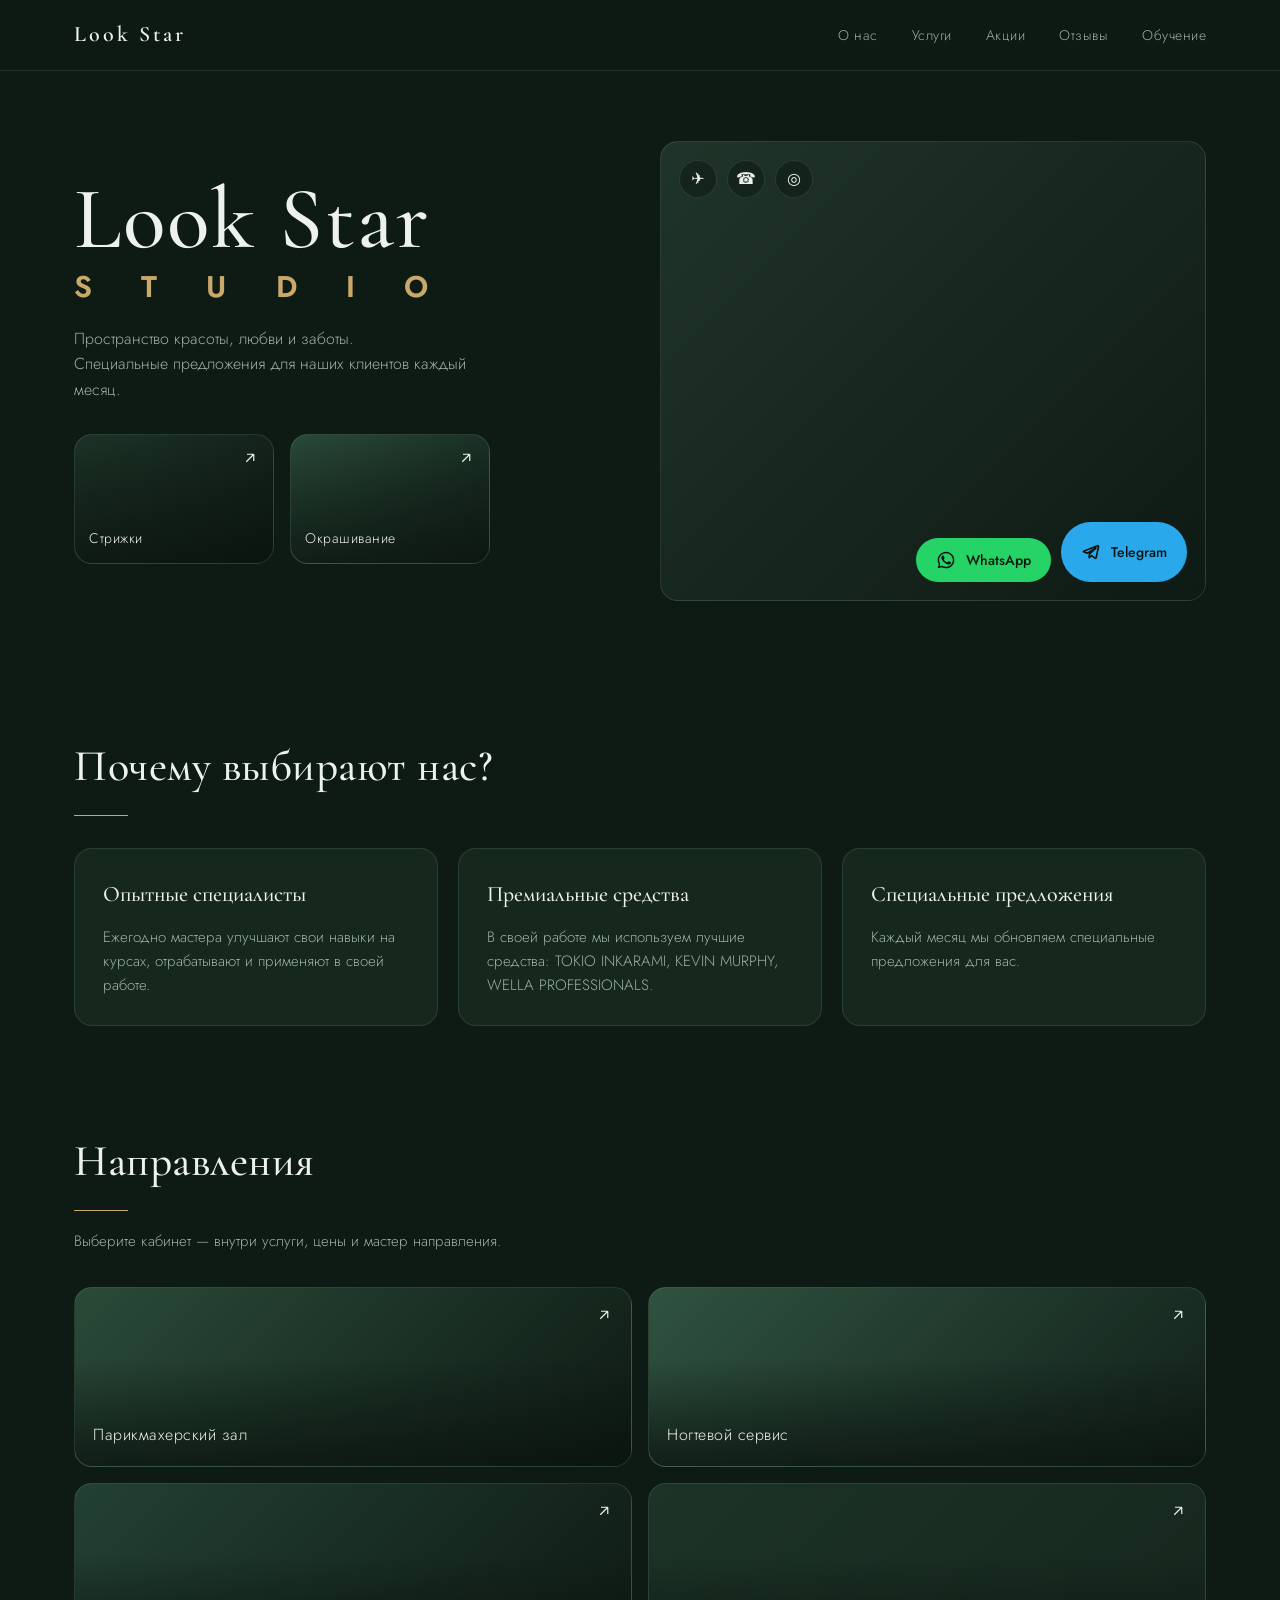
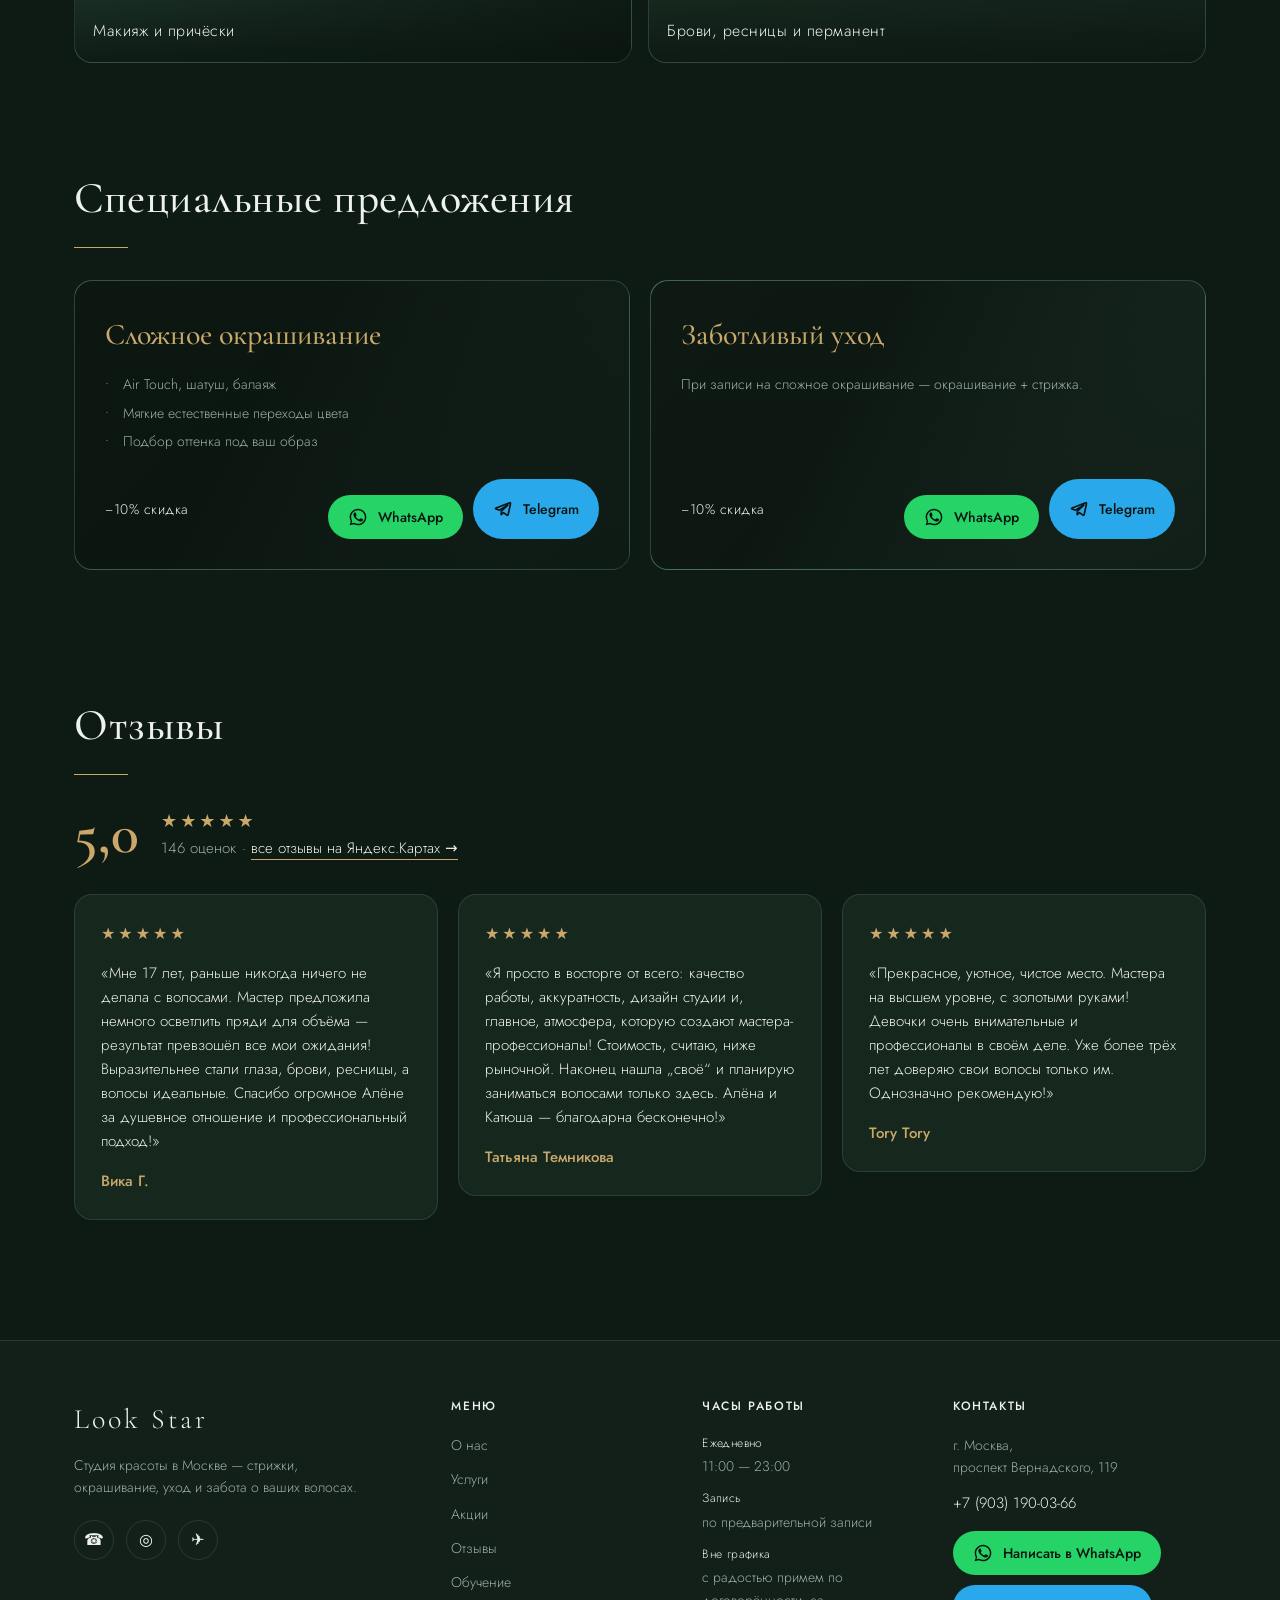
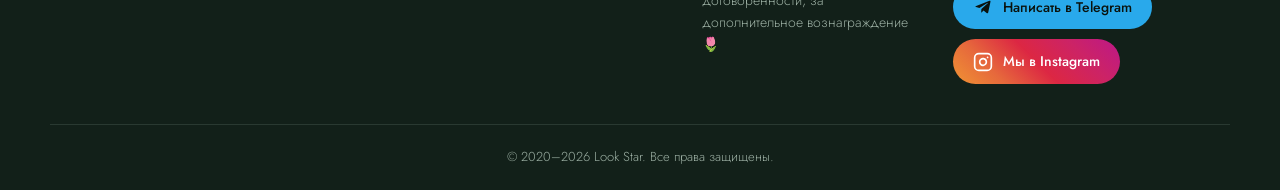
==== commit f3db4217: "Отдельная страница на каждый кабинет (hair/nails/makeup/brows) + плитки-ссылки на главной, ?v=10 Co-" ====
--- a/index.html
+++ b/index.html
@@ -16,7 +16,7 @@
   <link rel="preconnect" href="https://fonts.googleapis.com" />
   <link rel="preconnect" href="https://fonts.gstatic.com" crossorigin />
   <link href="https://fonts.googleapis.com/css2?family=Cormorant+Garamond:wght@400;500;600&family=Jost:wght@300;400;500;600;700&display=swap" rel="stylesheet" />
-  <link rel="stylesheet" href="css/styles.css?v=9" />
+  <link rel="stylesheet" href="css/styles.css?v=10" />
 </head>
 <body>
   <!-- Header -->
@@ -88,316 +88,15 @@
     </section>
 
     <!-- Направления -->
-    <section class="directions container" id="services">
+    <section class="services container" id="services">
       <h2 class="section-title">Направления</h2>
-      <p class="prices-hint">У каждого направления — свой мастер и свои услуги. Нажмите на категорию, чтобы раскрыть цены. Стоимость может уточняться в зависимости от длины и густоты волос.</p>
-
-      <article class="direction">
-        <div class="direction-head">
-          <div class="direction-photo" style="--img: var(--img-dir-hair)"></div>
-          <div class="direction-intro">
-            <h3>Парикмахерский зал</h3>
-            <p>Стрижки, окрашивание, уход и восстановление, кератин, реконструкция и наращивание волос.</p>
-            <div class="direction-master">
-              <span class="dm-label">Мастер направления</span>
-              <div class="master-chip is-placeholder"><span class="master-ava"></span><span class="master-meta"><strong>Имя мастера</strong><em>специализация</em></span></div>
-            </div>
-          </div>
-        </div>
-        <div class="accordion">
-
-        <div class="acc-item">
-          <button class="acc-head" type="button" aria-expanded="false">
-            <span class="acc-title">Окрашивание волос</span>
-            <span class="acc-count">11 услуг</span>
-            <svg class="acc-chevron" viewBox="0 0 24 24" fill="none" stroke="currentColor" stroke-width="2" stroke-linecap="round" stroke-linejoin="round"><path d="m6 9 6 6 6-6"/></svg>
-          </button>
-          <div class="acc-panel"><div class="acc-panel-inner">
-            <ul class="price-list">
-              <li><span class="price-name">Корни (в один тон)</span><span class="price-val">6500 ₽</span></li>
-              <li><span class="price-name">Корни + окрашивание длины <em>до плеч</em></span><span class="price-val">8000 ₽</span></li>
-              <li><span class="price-name">Корни + окрашивание длины <em>до лопаток</em></span><span class="price-val">8500 ₽</span></li>
-              <li><span class="price-name">Корни + окрашивание длины <em>ниже лопаток</em></span><span class="price-val">9000 ₽</span></li>
-              <li><span class="price-name">Осветление + тонирование <em>корни</em></span><span class="price-val">8500 ₽</span></li>
-              <li><span class="price-name">Осветление + тонирование <em>до плеч</em></span><span class="price-val">8800 ₽</span></li>
-              <li><span class="price-name">Осветление + тонирование <em>до лопаток</em></span><span class="price-val">10 000 ₽</span></li>
-              <li><span class="price-name">Осветление + тонирование <em>ниже лопаток</em></span><span class="price-val">12 000 ₽</span></li>
-              <li><span class="price-name">Мелирование по всей длине <em>зависит от густоты</em></span><span class="price-val">от 10 000 ₽</span></li>
-              <li><span class="price-name">Прикорневое мелирование + тонирование</span><span class="price-val">10 000 ₽</span></li>
-              <li><span class="price-name">Доплата за густоту</span><span class="price-val">1000 ₽</span></li>
-            </ul>
-          </div></div>
-        </div>
-
-        <div class="acc-item">
-          <button class="acc-head" type="button" aria-expanded="false">
-            <span class="acc-title">Уход за волосами</span>
-            <span class="acc-count">7 услуг</span>
-            <svg class="acc-chevron" viewBox="0 0 24 24" fill="none" stroke="currentColor" stroke-width="2" stroke-linecap="round" stroke-linejoin="round"><path d="m6 9 6 6 6-6"/></svg>
-          </button>
-          <div class="acc-panel"><div class="acc-panel-inner">
-            <ul class="price-list">
-              <li><span class="price-name">Восстанавливающий уход <em>до плеч</em></span><span class="price-val">4000 ₽</span></li>
-              <li><span class="price-name">Восстанавливающий уход <em>до лопаток</em></span><span class="price-val">5000 ₽</span></li>
-              <li><span class="price-name">Восстанавливающий уход <em>до талии</em></span><span class="price-val">6000 ₽</span></li>
-              <li><span class="price-name">Укладка (локоны) <em>вкл. мытьё и сушку</em></span><span class="price-val">3800 ₽</span></li>
-              <li><span class="price-name">Мытьё головы <em>без укладки, сушка входит</em></span><span class="price-val">3000 ₽</span></li>
-              <li><span class="price-name">Пилинг кожи головы</span><span class="price-val">1500 ₽</span></li>
-              <li><span class="price-name">Доплата за наращённые</span><span class="price-val">1000 ₽</span></li>
-            </ul>
-          </div></div>
-        </div>
-
-        <div class="acc-item">
-          <button class="acc-head" type="button" aria-expanded="false">
-            <span class="acc-title">Кератин / Ботокс</span>
-            <span class="acc-count">5 услуг</span>
-            <svg class="acc-chevron" viewBox="0 0 24 24" fill="none" stroke="currentColor" stroke-width="2" stroke-linecap="round" stroke-linejoin="round"><path d="m6 9 6 6 6-6"/></svg>
-          </button>
-          <div class="acc-panel"><div class="acc-panel-inner">
-            <ul class="price-list">
-              <li><span class="price-name">Реконструкция волос <em>до плеч, до 30 см</em></span><span class="price-val">4500 ₽</span></li>
-              <li><span class="price-name">Реконструкция волос <em>до лопаток, до 45 см</em></span><span class="price-val">6000 ₽</span></li>
-              <li><span class="price-name">Реконструкция волос <em>до талии, до 60 см</em></span><span class="price-val">7500 ₽</span></li>
-              <li><span class="price-name">Реконструкция волос <em>более 60 см</em></span><span class="price-val">8500 ₽</span></li>
-              <li><span class="price-name">Доплата за густоту</span><span class="price-val">1000 ₽</span></li>
-            </ul>
-          </div></div>
-        </div>
-
-        <div class="acc-item">
-          <button class="acc-head" type="button" aria-expanded="false">
-            <span class="acc-title">Капсульное наращивание волос</span>
-            <span class="acc-count">11 позиций</span>
-            <svg class="acc-chevron" viewBox="0 0 24 24" fill="none" stroke="currentColor" stroke-width="2" stroke-linecap="round" stroke-linejoin="round"><path d="m6 9 6 6 6-6"/></svg>
-          </button>
-          <div class="acc-panel"><div class="acc-panel-inner">
-            <ul class="price-list">
-              <li><span class="price-name">Консультация</span><span class="price-val">бесплатно</span></li>
-              <li><span class="price-name">Наращивание 1 пряди <em>без учёта волос</em></span><span class="price-val">100 ₽ / шт</span></li>
-              <li><span class="price-name">Коррекция до 200 капсул <em>без учёта волос</em></span><span class="price-val">11 000 ₽</span></li>
-              <li><span class="price-name">Коррекция свыше 200 капсул <em>индивидуально</em></span><span class="price-val">от 14 000 ₽</span></li>
-              <li><span class="price-name">Волосы Премиум 40 см+ <em>за 100 г</em></span><span class="price-val">25 000 ₽</span></li>
-              <li><span class="price-name">Волосы Премиум 50 см+ <em>за 100 г</em></span><span class="price-val">28 000 ₽</span></li>
-              <li><span class="price-name">Волосы Премиум 60 см+ <em>за 100 г</em></span><span class="price-val">31 000 ₽</span></li>
-              <li><span class="price-name">Волосы Премиум 70 см+ <em>за 100 г</em></span><span class="price-val">34 000 ₽</span></li>
-              <li><span class="price-name">Славянка эксклюзив 40 см+ <em>за 1 г</em></span><span class="price-val">400 ₽</span></li>
-              <li><span class="price-name">Славянка эксклюзив 50 см+ <em>за 1 г</em></span><span class="price-val">450 ₽</span></li>
-              <li><span class="price-name">Славянка эксклюзив 60 см+ <em>за 1 г</em></span><span class="price-val">500 ₽</span></li>
-            </ul>
-          </div></div>
-        </div>
-
-        <div class="acc-item">
-          <button class="acc-head" type="button" aria-expanded="false">
-            <span class="acc-title">Голливудское наращивание волос</span>
-            <span class="acc-count">6 позиций</span>
-            <svg class="acc-chevron" viewBox="0 0 24 24" fill="none" stroke="currentColor" stroke-width="2" stroke-linecap="round" stroke-linejoin="round"><path d="m6 9 6 6 6-6"/></svg>
-          </button>
-          <div class="acc-panel"><div class="acc-panel-inner">
-            <ul class="price-list">
-              <li><span class="price-name">Наращивание 1 тресса <em>работа</em></span><span class="price-val">3800 ₽</span></li>
-              <li><span class="price-name">Наращивание 2 трессов <em>работа</em></span><span class="price-val">7500 ₽</span></li>
-              <li><span class="price-name">Наращивание 3 трессов <em>работа</em></span><span class="price-val">9800 ₽</span></li>
-              <li><span class="price-name">Наращивание 4 трессов <em>работа</em></span><span class="price-val">11 000 ₽</span></li>
-              <li><span class="price-name">Волосы Славянка некрашеная <em>за 1 г</em></span><span class="price-val">500 ₽</span></li>
-              <li><span class="price-name">Волосы Премиум <em>ручное плетение тресса</em></span><span class="price-val">42 000 ₽</span></li>
-            </ul>
-          </div></div>
-        </div>
-
-        <div class="acc-item">
-          <button class="acc-head" type="button" aria-expanded="false">
-            <span class="acc-title">Скупка натуральных волос</span>
-            <span class="acc-count">оценка индивидуально</span>
-            <svg class="acc-chevron" viewBox="0 0 24 24" fill="none" stroke="currentColor" stroke-width="2" stroke-linecap="round" stroke-linejoin="round"><path d="m6 9 6 6 6-6"/></svg>
-          </button>
-          <div class="acc-panel"><div class="acc-panel-inner">
-            <p class="acc-note">Покупаем и срезаем натуральные волосы — детские и взрослые, срезы и хвосты от 40 см, в том числе для наращивания. Стоимость рассчитывается индивидуально по фото: цвет, длина, состояние. Пришлите фото в WhatsApp или Telegram для точной оценки.</p>
-            <ul class="price-list">
-              <li><span class="price-name">Приём волос <em>детские и взрослые, от 40 см</em></span><span class="price-val">от 100 ₽ / г</span></li>
-            </ul>
-          </div></div>
-        </div>
-
-        </div>
-      </article>
-
-      <article class="direction">
-        <div class="direction-head">
-          <div class="direction-photo" style="--img: var(--img-dir-nails)"></div>
-          <div class="direction-intro">
-            <h3>Ногтевой сервис</h3>
-            <p>Маникюр и педикюр — аккуратно, гигиенично и с заботой о ваших руках и ногах.</p>
-            <div class="direction-master">
-              <span class="dm-label">Мастер направления</span>
-              <div class="master-chip is-placeholder"><span class="master-ava"></span><span class="master-meta"><strong>Имя мастера</strong><em>специализация</em></span></div>
-            </div>
-          </div>
-        </div>
-        <div class="accordion">
-
-        <div class="acc-item">
-          <button class="acc-head" type="button" aria-expanded="false">
-            <span class="acc-title">Маникюр</span>
-            <span class="acc-count">6 услуг</span>
-            <svg class="acc-chevron" viewBox="0 0 24 24" fill="none" stroke="currentColor" stroke-width="2" stroke-linecap="round" stroke-linejoin="round"><path d="m6 9 6 6 6-6"/></svg>
-          </button>
-          <div class="acc-panel"><div class="acc-panel-inner">
-            <ul class="price-list">
-              <li><span class="price-name">Маникюр без покрытия</span><span class="price-val">1500 ₽</span></li>
-              <li><span class="price-name">Маникюр + покрытие <em>снятие, укрепление гелем</em></span><span class="price-val">3000 ₽</span></li>
-              <li><span class="price-name">Наращивание ногтей <em>снятие, маникюр, укрепление, покрытие</em></span><span class="price-val">4500 ₽</span></li>
-              <li><span class="price-name">Френч / втирка</span><span class="price-val">500 ₽</span></li>
-              <li><span class="price-name">Дизайн <em>наклейки, стемпинг, роспись</em></span><span class="price-val">от 50 ₽ / шт</span></li>
-              <li><span class="price-name">Снятие</span><span class="price-val">500 ₽</span></li>
-            </ul>
-          </div></div>
-        </div>
-
-        <div class="acc-item">
-          <button class="acc-head" type="button" aria-expanded="false">
-            <span class="acc-title">Педикюр</span>
-            <span class="acc-count">5 услуг</span>
-            <svg class="acc-chevron" viewBox="0 0 24 24" fill="none" stroke="currentColor" stroke-width="2" stroke-linecap="round" stroke-linejoin="round"><path d="m6 9 6 6 6-6"/></svg>
-          </button>
-          <div class="acc-panel"><div class="acc-panel-inner">
-            <ul class="price-list">
-              <li><span class="price-name">Гигиенический педикюр <em>пальчики и стопы, техника Smart</em></span><span class="price-val">2700 ₽</span></li>
-              <li><span class="price-name">Пальчики + покрытие</span><span class="price-val">3000 ₽</span></li>
-              <li><span class="price-name">Полный педикюр + покрытие</span><span class="price-val">3500 ₽</span></li>
-              <li><span class="price-name">Мужской гигиенический педикюр</span><span class="price-val">4000 ₽</span></li>
-              <li><span class="price-name">Снятие</span><span class="price-val">500 ₽</span></li>
-            </ul>
-          </div></div>
-        </div>
-
-        </div>
-      </article>
-
-      <article class="direction">
-        <div class="direction-head">
-          <div class="direction-photo" style="--img: var(--img-dir-makeup)"></div>
-          <div class="direction-intro">
-            <h3>Макияж и причёски</h3>
-            <p>Дневной, вечерний и свадебный макияж, укладки и полный образ для любого события.</p>
-            <div class="direction-master">
-              <span class="dm-label">Мастер направления</span>
-              <div class="master-chip is-placeholder"><span class="master-ava"></span><span class="master-meta"><strong>Имя мастера</strong><em>специализация</em></span></div>
-            </div>
-          </div>
-        </div>
-        <div class="accordion">
-
-        <div class="acc-item">
-          <button class="acc-head" type="button" aria-expanded="false">
-            <span class="acc-title">Макияж и причёски</span>
-            <span class="acc-count">8 услуг</span>
-            <svg class="acc-chevron" viewBox="0 0 24 24" fill="none" stroke="currentColor" stroke-width="2" stroke-linecap="round" stroke-linejoin="round"><path d="m6 9 6 6 6-6"/></svg>
-          </button>
-          <div class="acc-panel"><div class="acc-panel-inner">
-            <ul class="price-list">
-              <li><span class="price-name">Дневной макияж</span><span class="price-val">3500 ₽</span></li>
-              <li><span class="price-name">Вечерний макияж <em>для фотосессии</em></span><span class="price-val">4000 ₽</span></li>
-              <li><span class="price-name">Свадебный макияж</span><span class="price-val">5000 ₽</span></li>
-              <li><span class="price-name">Голливудская волна <em>объёмные / лёгкие волны, мальвинка</em></span><span class="price-val">4000 ₽</span></li>
-              <li><span class="price-name">Гладкий пучок / ракушка</span><span class="price-val">4000 ₽</span></li>
-              <li><span class="price-name">Полный образ <em>макияж + причёска</em></span><span class="price-val">7000 ₽</span></li>
-              <li><span class="price-name">Свадебный образ</span><span class="price-val">от 8000 ₽</span></li>
-              <li><span class="price-name">Обучение «Макияж для себя»</span><span class="price-val">5000 ₽</span></li>
-            </ul>
-          </div></div>
-        </div>
-
-        </div>
-      </article>
-
-      <article class="direction">
-        <div class="direction-head">
-          <div class="direction-photo" style="--img: var(--img-dir-brows)"></div>
-          <div class="direction-intro">
-            <h3>Брови, ресницы и перманент</h3>
-            <p>Оформление и архитектура бровей, наращивание и ламинирование ресниц, перманентный макияж.</p>
-            <div class="direction-master">
-              <span class="dm-label">Мастер направления</span>
-              <div class="master-chip is-placeholder"><span class="master-ava"></span><span class="master-meta"><strong>Имя мастера</strong><em>специализация</em></span></div>
-            </div>
-          </div>
-        </div>
-        <div class="accordion">
-
-        <div class="acc-item">
-          <button class="acc-head" type="button" aria-expanded="false">
-            <span class="acc-title">Брови</span>
-            <span class="acc-count">8 услуг</span>
-            <svg class="acc-chevron" viewBox="0 0 24 24" fill="none" stroke="currentColor" stroke-width="2" stroke-linecap="round" stroke-linejoin="round"><path d="m6 9 6 6 6-6"/></svg>
-          </button>
-          <div class="acc-panel"><div class="acc-panel-inner">
-            <ul class="price-list">
-              <li><span class="price-name">Архитектура и дизайн бровей <em>форма, коррекция, окрашивание</em></span><span class="price-val">2100 ₽</span></li>
-              <li><span class="price-name">Ламинирование бровей</span><span class="price-val">3000 ₽</span></li>
-              <li><span class="price-name">Коррекция бровей пинцетом / воском</span><span class="price-val">1000 ₽</span></li>
-              <li><span class="price-name">Окрашивание бровей хной <em>без коррекции</em></span><span class="price-val">1000 ₽</span></li>
-              <li><span class="price-name">Окрашивание бровей краской <em>без коррекции</em></span><span class="price-val">900 ₽</span></li>
-              <li><span class="price-name">Осветление бровей</span><span class="price-val">700 ₽</span></li>
-              <li><span class="price-name">Ботокс для бровей</span><span class="price-val">600 ₽</span></li>
-              <li><span class="price-name">Удаление пушковых волос на лице</span><span class="price-val">от 600 ₽</span></li>
-            </ul>
-          </div></div>
-        </div>
-
-        <div class="acc-item">
-          <button class="acc-head" type="button" aria-expanded="false">
-            <span class="acc-title">Ресницы</span>
-            <span class="acc-count">13 услуг</span>
-            <svg class="acc-chevron" viewBox="0 0 24 24" fill="none" stroke="currentColor" stroke-width="2" stroke-linecap="round" stroke-linejoin="round"><path d="m6 9 6 6 6-6"/></svg>
-          </button>
-          <div class="acc-panel"><div class="acc-panel-inner">
-            <ul class="price-list">
-              <li><span class="price-name">Классика</span><span class="price-val">1800 ₽</span></li>
-              <li><span class="price-name">Неполный объём</span><span class="price-val">1500 ₽</span></li>
-              <li><span class="price-name">Уголки</span><span class="price-val">1000 ₽</span></li>
-              <li><span class="price-name">2D</span><span class="price-val">2000 ₽</span></li>
-              <li><span class="price-name">Мокрый эффект</span><span class="price-val">2000 ₽</span></li>
-              <li><span class="price-name">Эстетические пучки 2–4D</span><span class="price-val">2200 ₽</span></li>
-              <li><span class="price-name">Трендовое наращивание</span><span class="price-val">2400 ₽</span></li>
-              <li><span class="price-name">Ламинирование ресниц <em>окрашивание и уход входят</em></span><span class="price-val">3000 ₽</span></li>
-              <li><span class="price-name">Окрашивание ресниц <em>чёрная / коричневая</em></span><span class="price-val">800 ₽</span></li>
-              <li><span class="price-name">Снятие нарощенных ресниц</span><span class="price-val">от 300 ₽</span></li>
-              <li><span class="price-name">Ленточное — коррекция 1 пары лент</span><span class="price-val">350 ₽</span></li>
-              <li><span class="price-name">Ленточное — коррекция 40 лент</span><span class="price-val">7000 ₽</span></li>
-            </ul>
-          </div></div>
-        </div>
-
-        <div class="acc-item">
-          <button class="acc-head" type="button" aria-expanded="false">
-            <span class="acc-title">Перманентный макияж</span>
-            <span class="acc-count">13 услуг</span>
-            <svg class="acc-chevron" viewBox="0 0 24 24" fill="none" stroke="currentColor" stroke-width="2" stroke-linecap="round" stroke-linejoin="round"><path d="m6 9 6 6 6-6"/></svg>
-          </button>
-          <div class="acc-panel"><div class="acc-panel-inner">
-            <ul class="price-list">
-              <li><span class="price-name">Брови — пудровая / теневая растушёвка <em>1,5–2 года</em></span><span class="price-val">14 000 ₽</span></li>
-              <li><span class="price-name">Коррекция бровей <em>пудровая / теневая</em></span><span class="price-val">7000 ₽</span></li>
-              <li><span class="price-name">Брови — волосковая техника <em>1,5–2 года</em></span><span class="price-val">16 000 ₽</span></li>
-              <li><span class="price-name">Коррекция бровей <em>волосковая</em></span><span class="price-val">8000 ₽</span></li>
-              <li><span class="price-name">Губы — нюд / акварель / помадный <em>1,5–2 года</em></span><span class="price-val">14 000 ₽</span></li>
-              <li><span class="price-name">Коррекция губ</span><span class="price-val">7000 ₽</span></li>
-              <li><span class="price-name">Межресничка <em>3–5 лет</em></span><span class="price-val">9000 ₽</span></li>
-              <li><span class="price-name">Коррекция межреснички</span><span class="price-val">6000 ₽</span></li>
-              <li><span class="price-name">Классическая стрелка <em>3–5 лет</em></span><span class="price-val">14 000 ₽</span></li>
-              <li><span class="price-name">Коррекция классической стрелки</span><span class="price-val">7000 ₽</span></li>
-              <li><span class="price-name">Стрелка с растушёвкой <em>3–5 лет</em></span><span class="price-val">15 000 ₽</span></li>
-              <li><span class="price-name">Коррекция стрелки</span><span class="price-val">8000 ₽</span></li>
-              <li><span class="price-name">Удаление татуажа ремувером</span><span class="price-val">4000 ₽</span></li>
-            </ul>
-          </div></div>
-        </div>
-
-        </div>
-      </article>
-
+      <p class="prices-hint">Выберите кабинет — внутри услуги, цены и мастер направления.</p>
+      <div class="services-grid">
+        <a href="hair.html" class="service-tile s-wide" style="--img: var(--img-dir-hair)"><span>Парикмахерский зал</span><svg class="arrow" viewBox="0 0 24 24"><path d="M7 17L17 7M17 7H8M17 7V16"/></svg></a>
+        <a href="nails.html" class="service-tile s-wide" style="--img: var(--img-dir-nails)"><span>Ногтевой сервис</span><svg class="arrow" viewBox="0 0 24 24"><path d="M7 17L17 7M17 7H8M17 7V16"/></svg></a>
+        <a href="makeup.html" class="service-tile s-wide" style="--img: var(--img-dir-makeup)"><span>Макияж и причёски</span><svg class="arrow" viewBox="0 0 24 24"><path d="M7 17L17 7M17 7H8M17 7V16"/></svg></a>
+        <a href="brows.html" class="service-tile s-wide" style="--img: var(--img-dir-brows)"><span>Брови, ресницы и перманент</span><svg class="arrow" viewBox="0 0 24 24"><path d="M7 17L17 7M17 7H8M17 7V16"/></svg></a>
+      </div>
     </section>
 
     <!-- Special offers -->
--- a/css/styles.css
+++ b/css/styles.css
@@ -249,6 +249,9 @@
 .about-text p { color: var(--muted); margin-bottom: 16px; max-width: 460px; }
 .about-text .btn { margin-top: 14px; }
 .edu-lead { color: var(--cream); font-size: 19px; font-weight: 400; max-width: 460px; }
+.cab-lead { color: var(--cream); font-size: 18px; font-weight: 400; max-width: 470px; margin-bottom: 20px; }
+.about-text .direction-master { margin-bottom: 6px; }
+.cab-cta { margin-top: 22px; }
 
 /* Gallery */
 .gallery {
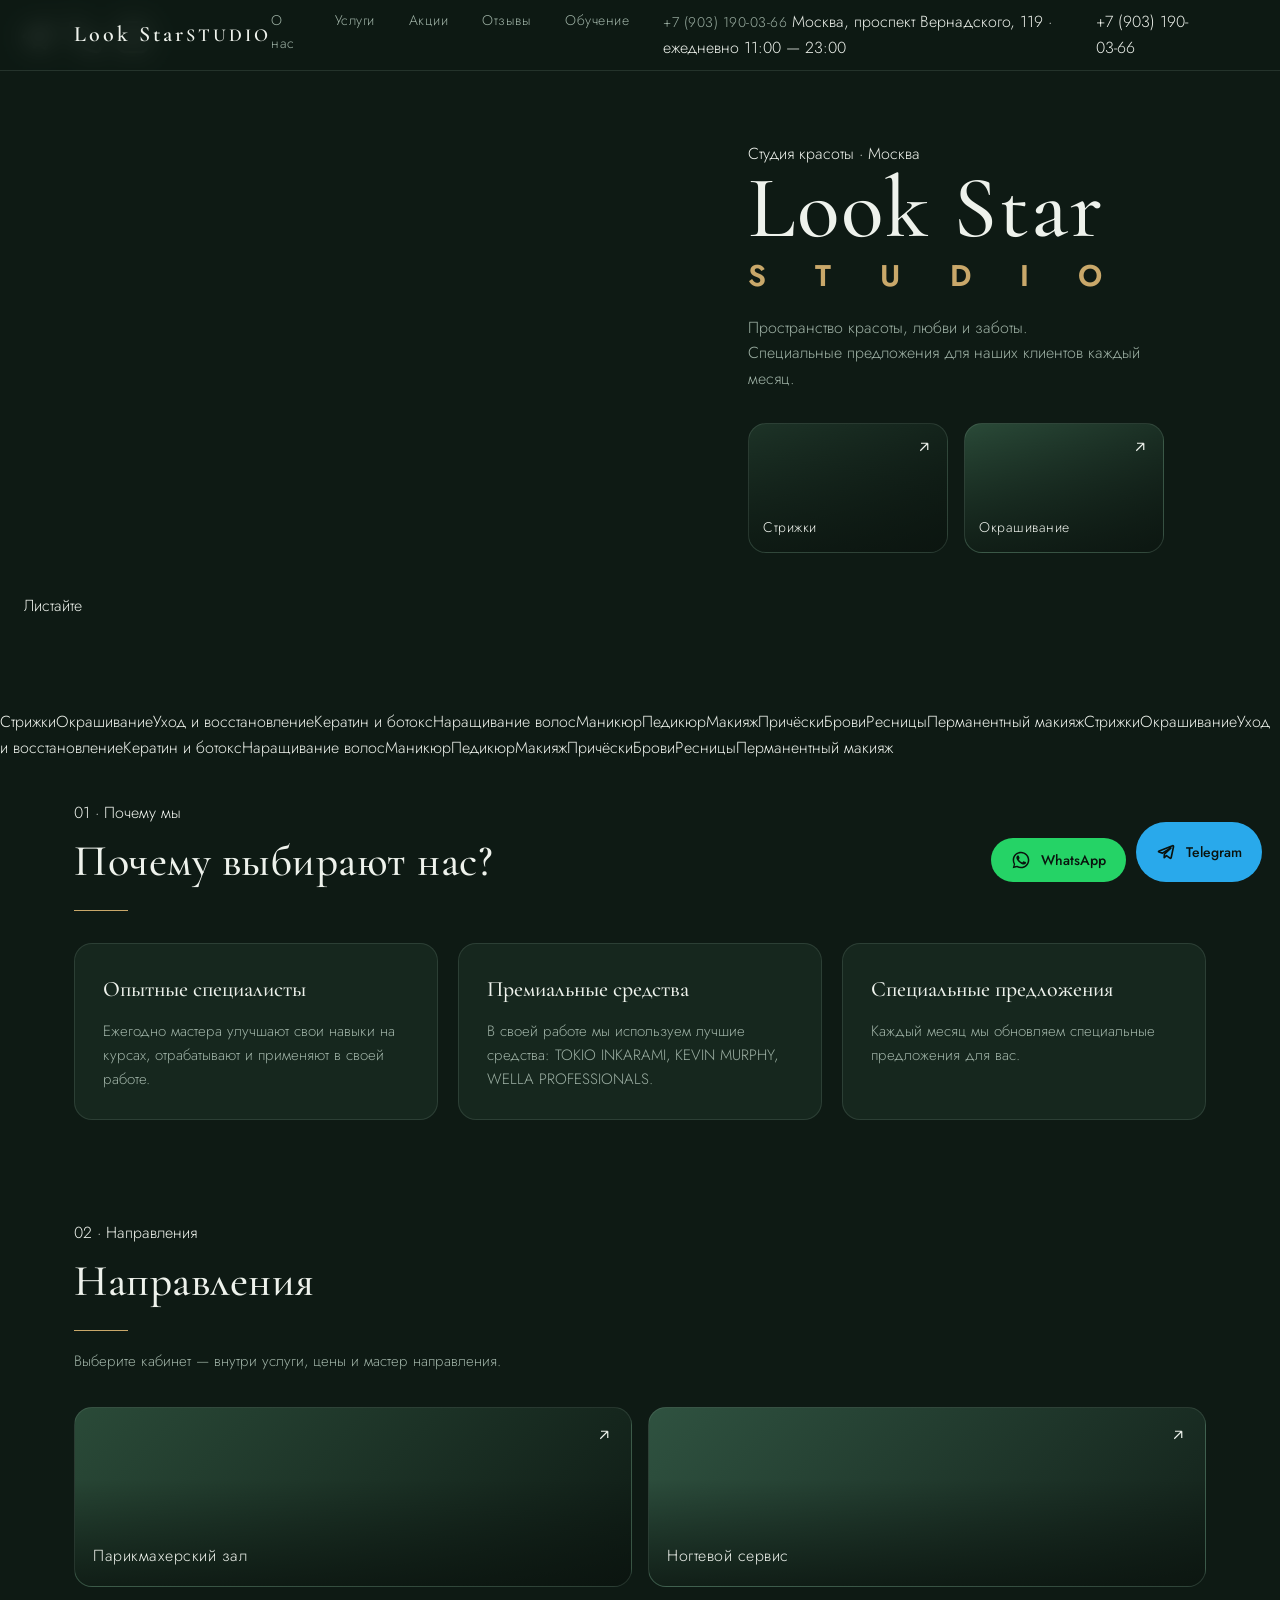
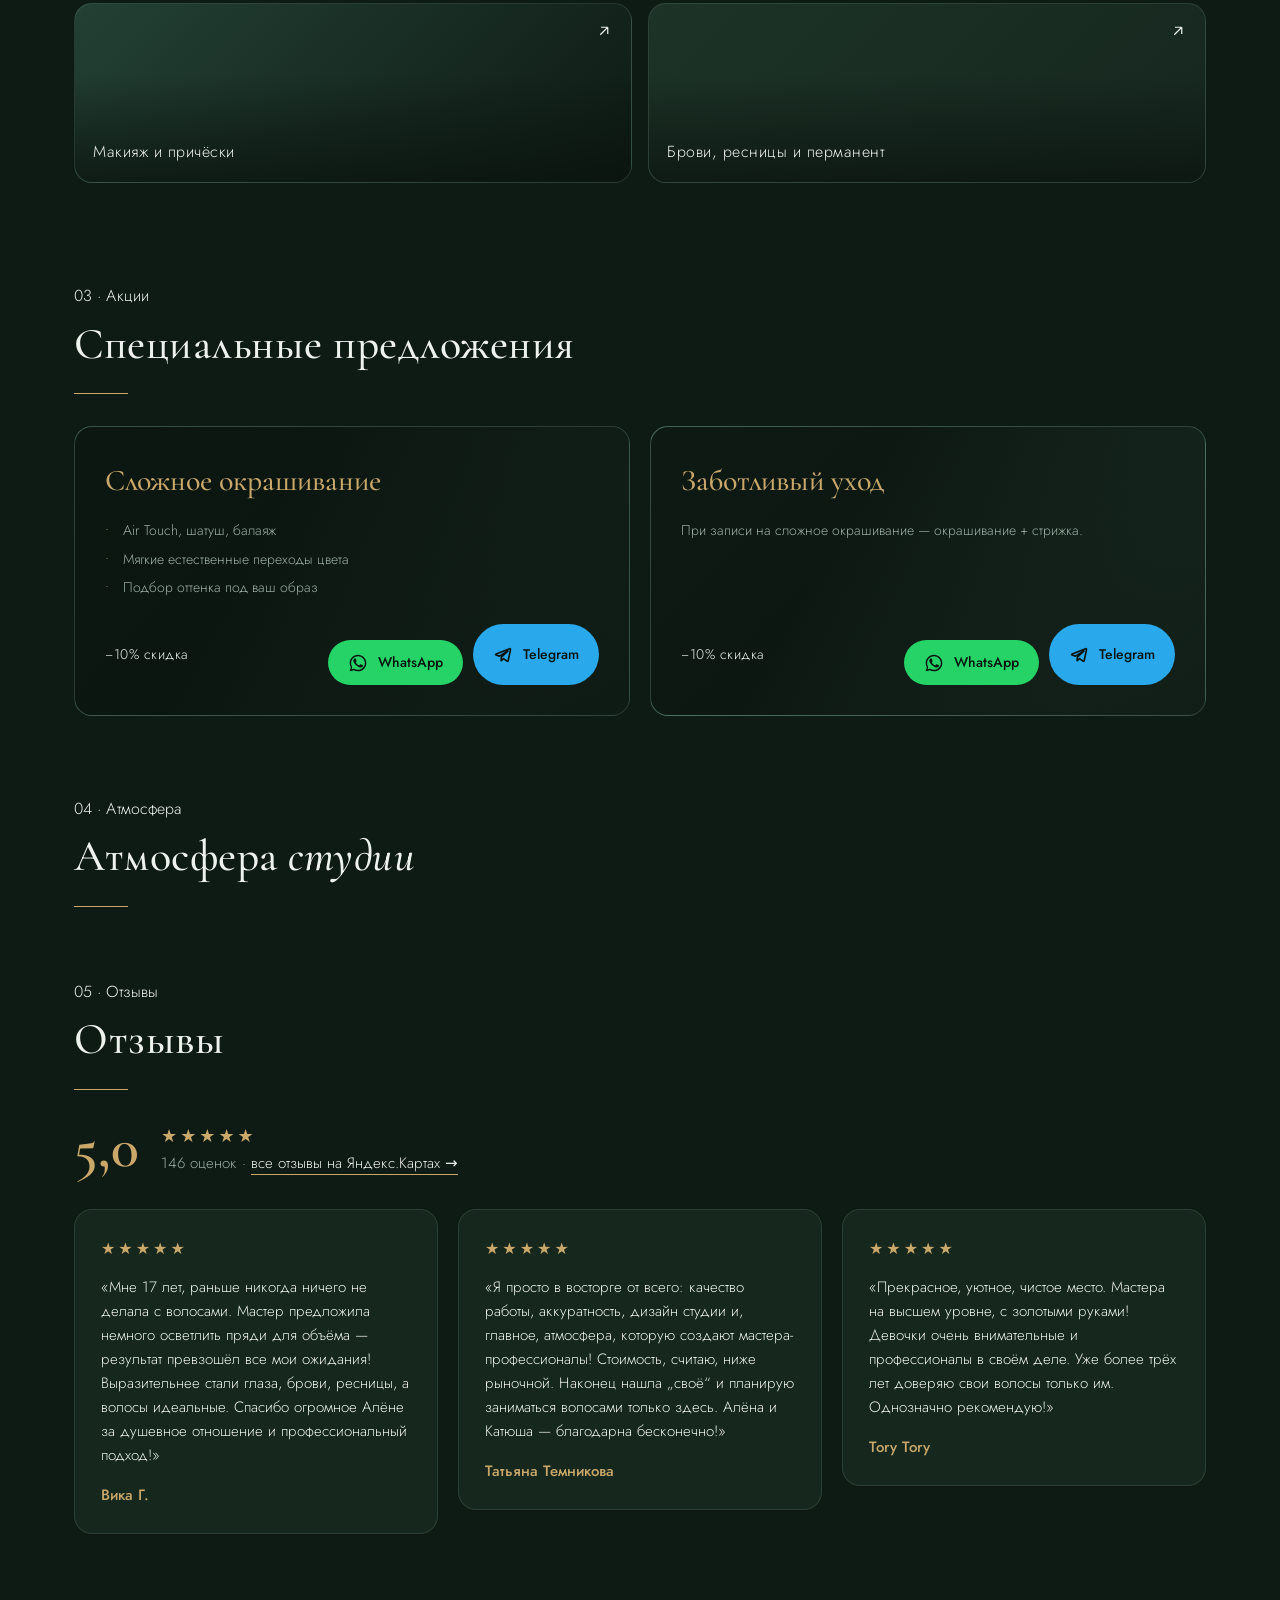
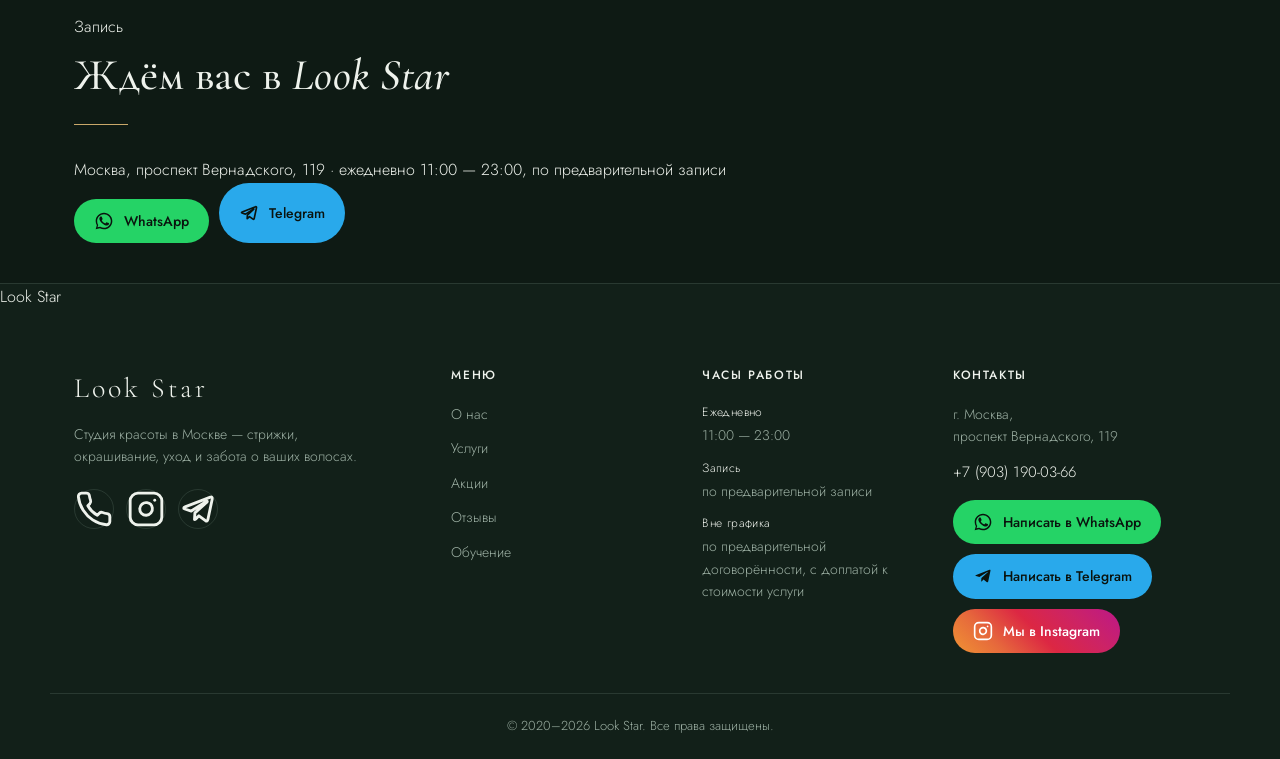
==== commit 01d232bd: "Домен look-star.ru: файл CNAME, og:url и og:image на новый адрес Co-Authored-By: Claude Opus 5.5 <no" ====
--- a/index.html
+++ b/index.html
@@ -10,27 +10,32 @@
   <meta property="og:site_name" content="Look Star" />
   <meta property="og:title" content="Look Star — студия красоты в Москве" />
   <meta property="og:description" content="Look Star — пространство красоты, любви и заботы. Стрижки, окрашивание, укладки, уход и восстановление волос. Москва, проспект Вернадского, 119." />
-  <meta property="og:url" content="https://bestedaniil.github.io/salon-site/" />
-  <meta property="og:image" content="https://bestedaniil.github.io/salon-site/images/logo-512.png" />
+  <meta property="og:url" content="https://look-star.ru/" />
+  <meta property="og:image" content="https://look-star.ru/images/logo-512.png" />
   <meta name="twitter:card" content="summary" />
   <link rel="preconnect" href="https://fonts.googleapis.com" />
   <link rel="preconnect" href="https://fonts.gstatic.com" crossorigin />
-  <link href="https://fonts.googleapis.com/css2?family=Cormorant+Garamond:wght@400;500;600&family=Jost:wght@300;400;500;600;700&display=swap" rel="stylesheet" />
-  <link rel="stylesheet" href="css/styles.css?v=10" />
+  <link href="https://fonts.googleapis.com/css2?family=Cormorant+Garamond:ital,wght@0,300;0,400;0,500;0,600;1,300;1,400&family=Jost:wght@300;400;500;600&display=swap" rel="stylesheet" />
+  <link rel="stylesheet" href="css/styles.css?v=17" />
 </head>
-<body>
+<body class="home">
   <!-- Header -->
   <header class="site-header" id="top">
     <div class="container header-inner">
-      <a href="index.html" class="logo">Look&nbsp;Star</a>
-      <nav class="nav" id="nav">
+      <a href="index.html" class="logo" aria-label="Look Star — на главную">Look&nbsp;Star<small>STUDIO</small></a>
+      <nav class="nav" id="nav" aria-label="Основное меню">
         <a href="about.html">О нас</a>
         <a href="index.html#services">Услуги</a>
         <a href="index.html#offers">Акции</a>
         <a href="index.html#reviews">Отзывы</a>
         <a href="education.html">Обучение</a>
+        <div class="nav-extra">
+          <a href="tel:+79031900366">+7 (903) 190-03-66</a>
+          <span>Москва, проспект Вернадского, 119 · ежедневно 11:00 — 23:00</span>
+        </div>
       </nav>
-      <button class="burger" id="burger" aria-label="Меню">
+      <a href="tel:+79031900366" class="header-phone">+7 (903) 190-03-66</a>
+      <button class="burger" id="burger" aria-label="Меню" aria-expanded="false" aria-controls="nav">
         <span></span><span></span><span></span>
       </button>
     </div>
@@ -38,10 +43,18 @@
 
   <main>
     <!-- Hero -->
-    <section class="hero container">
-      <div class="hero-left">
-        <h1 class="hero-title">Look&nbsp;Star<span>S T U D I O</span></h1>
-        <p class="hero-sub">Пространство красоты, любви и заботы.<br />Специальные предложения для наших клиентов каждый месяц.</p>
+    <section class="hero">
+      <div class="hero-bg" style="--img: var(--img-hero-wide)"></div>
+      <div class="container hero-inner">
+        <div class="hero-left">
+          <p class="eyebrow">Студия красоты · Москва</p>
+          <h1 class="hero-title">Look&nbsp;Star<span>S T U D I O</span></h1>
+          <p class="hero-sub">Пространство красоты, любви и заботы.<br />Специальные предложения для наших клиентов каждый месяц.</p>
+          <div class="hero-book cta-pair">
+            <a href="https://wa.me/79031900366" class="btn-wa" target="_blank" rel="noopener" aria-label="Записаться через WhatsApp"><svg viewBox="0 0 24 24" fill="currentColor"><path d="M17.5 14.4c-.3-.15-1.7-.84-1.96-.94-.26-.1-.45-.15-.64.15-.19.29-.74.94-.9 1.13-.17.19-.33.22-.62.07-.29-.15-1.23-.45-2.34-1.44-.87-.77-1.45-1.72-1.62-2.01-.17-.29-.02-.45.13-.6.13-.13.29-.34.44-.51.15-.17.19-.29.29-.48.1-.19.05-.36-.02-.51-.07-.15-.64-1.55-.88-2.12-.23-.56-.47-.48-.64-.49h-.55c-.19 0-.5.07-.76.36-.26.29-1 .98-1 2.38s1.02 2.76 1.17 2.95c.15.19 2.02 3.08 4.9 4.32.68.29 1.22.47 1.63.6.69.22 1.31.19 1.8.11.55-.08 1.7-.69 1.94-1.36.24-.67.24-1.24.17-1.36-.07-.12-.26-.19-.55-.34zM12 2C6.48 2 2 6.48 2 12c0 1.85.5 3.58 1.38 5.06L2 22l5.06-1.33A9.94 9.94 0 0 0 12 22c5.52 0 10-4.48 10-10S17.52 2 12 2zm0 18.2c-1.62 0-3.13-.44-4.43-1.2l-.32-.19-3 .79.8-2.93-.2-.31A8.13 8.13 0 0 1 3.8 12c0-4.52 3.68-8.2 8.2-8.2s8.2 3.68 8.2 8.2-3.68 8.2-8.2 8.2z"/></svg>WhatsApp</a>
+            <a href="https://t.me/lookstarstudi0" class="btn-tg" target="_blank" rel="noopener" aria-label="Записаться через Telegram"><svg viewBox="0 0 24 24" fill="none" stroke="currentColor" stroke-width="2" stroke-linecap="round" stroke-linejoin="round" aria-hidden="true"><path d="M9.78 18.65l.28-4.23 7.68-6.92c.34-.31-.07-.46-.52-.19L7.74 13.3 3.64 12c-.88-.25-.89-.86.2-1.3l15.97-6.16c.73-.33 1.43.18 1.15 1.3l-2.72 12.81c-.19.91-.74 1.13-1.5.71L12.6 16.3l-1.99 1.93c-.23.23-.42.42-.83.42z"/></svg>Telegram</a>
+          </div>
+        </div>
         <div class="hero-cards">
           <a href="index.html#services" class="mini-card" style="--img: var(--img-haircut)">
             <span>Стрижки</span>
@@ -53,23 +66,22 @@
           </a>
         </div>
       </div>
-      <div class="hero-right">
-        <div class="hero-photo" style="--img: var(--img-hero)">
-          <div class="hero-social">
-            <a href="https://t.me/lookstarstudi0" target="_blank" rel="noopener" aria-label="Telegram">✈</a>
-            <a href="tel:+79031900366" aria-label="Телефон">☎</a>
-            <a href="https://www.instagram.com/look.star.studio" target="_blank" rel="noopener" aria-label="Instagram">◎</a>
-          </div>
-          <div class="hero-book cta-pair">
-            <a href="https://wa.me/79031900366" class="btn-wa" target="_blank" rel="noopener" aria-label="Записаться через WhatsApp"><svg viewBox="0 0 24 24" fill="currentColor"><path d="M17.5 14.4c-.3-.15-1.7-.84-1.96-.94-.26-.1-.45-.15-.64.15-.19.29-.74.94-.9 1.13-.17.19-.33.22-.62.07-.29-.15-1.23-.45-2.34-1.44-.87-.77-1.45-1.72-1.62-2.01-.17-.29-.02-.45.13-.6.13-.13.29-.34.44-.51.15-.17.19-.29.29-.48.1-.19.05-.36-.02-.51-.07-.15-.64-1.55-.88-2.12-.23-.56-.47-.48-.64-.49h-.55c-.19 0-.5.07-.76.36-.26.29-1 .98-1 2.38s1.02 2.76 1.17 2.95c.15.19 2.02 3.08 4.9 4.32.68.29 1.22.47 1.63.6.69.22 1.31.19 1.8.11.55-.08 1.7-.69 1.94-1.36.24-.67.24-1.24.17-1.36-.07-.12-.26-.19-.55-.34zM12 2C6.48 2 2 6.48 2 12c0 1.85.5 3.58 1.38 5.06L2 22l5.06-1.33A9.94 9.94 0 0 0 12 22c5.52 0 10-4.48 10-10S17.52 2 12 2zm0 18.2c-1.62 0-3.13-.44-4.43-1.2l-.32-.19-3 .79.8-2.93-.2-.31A8.13 8.13 0 0 1 3.8 12c0-4.52 3.68-8.2 8.2-8.2s8.2 3.68 8.2 8.2-3.68 8.2-8.2 8.2z"/></svg>WhatsApp</a>
-            <a href="https://t.me/lookstarstudi0" class="btn-tg" target="_blank" rel="noopener" aria-label="Записаться через Telegram"><svg viewBox="0 0 24 24" fill="none" stroke="currentColor" stroke-width="2" stroke-linecap="round" stroke-linejoin="round" aria-hidden="true"><path d="M9.78 18.65l.28-4.23 7.68-6.92c.34-.31-.07-.46-.52-.19L7.74 13.3 3.64 12c-.88-.25-.89-.86.2-1.3l15.97-6.16c.73-.33 1.43.18 1.15 1.3l-2.72 12.81c-.19.91-.74 1.13-1.5.71L12.6 16.3l-1.99 1.93c-.23.23-.42.42-.83.42z"/></svg>Telegram</a>
-          </div>
-        </div>
-      </div>
-    </section>
+      <div class="hero-social">
+            <a href="https://t.me/lookstarstudi0" target="_blank" rel="noopener" aria-label="Telegram"><svg viewBox="0 0 24 24" fill="none" stroke="currentColor" stroke-width="1.8" stroke-linecap="round" stroke-linejoin="round" aria-hidden="true"><path d="M9.78 18.65l.28-4.23 7.68-6.92c.34-.31-.07-.46-.52-.19L7.74 13.3 3.64 12c-.88-.25-.89-.86.2-1.3l15.97-6.16c.73-.33 1.43.18 1.15 1.3l-2.72 12.81c-.19.91-.74 1.13-1.5.71L12.6 16.3l-1.99 1.93c-.23.23-.42.42-.83.42z"/></svg></a>
+            <a href="tel:+79031900366" aria-label="Телефон"><svg viewBox="0 0 24 24" fill="none" stroke="currentColor" stroke-width="1.8" stroke-linecap="round" stroke-linejoin="round" aria-hidden="true"><path d="M22 16.92v3a2 2 0 0 1-2.18 2 19.79 19.79 0 0 1-8.63-3.07 19.5 19.5 0 0 1-6-6 19.79 19.79 0 0 1-3.07-8.67A2 2 0 0 1 4.11 2h3a2 2 0 0 1 2 1.72 12.84 12.84 0 0 0 .7 2.81 2 2 0 0 1-.45 2.11L8.09 9.91a16 16 0 0 0 6 6l1.27-1.27a2 2 0 0 1 2.11-.45 12.84 12.84 0 0 0 2.81.7A2 2 0 0 1 22 16.92z"/></svg></a>
+            <a href="https://www.instagram.com/look.star.studio" target="_blank" rel="noopener" aria-label="Instagram"><svg viewBox="0 0 24 24" fill="none" stroke="currentColor" stroke-width="1.8" stroke-linecap="round" stroke-linejoin="round" aria-hidden="true"><rect width="20" height="20" x="2" y="2" rx="5" ry="5"/><path d="M16 11.37A4 4 0 1 1 12.63 8 4 4 0 0 1 16 11.37z"/><line x1="17.5" x2="17.51" y1="6.5" y2="6.5"/></svg></a>
+          </div>
+      <a href="#why" class="scroll-cue">Листайте</a>
+    </section>
+
+    <!-- Бегущая строка услуг -->
+    <div class="marquee" aria-hidden="true">
+      <div class="marquee-track"><span>Стрижки</span><span>Окрашивание</span><span>Уход и восстановление</span><span>Кератин и ботокс</span><span>Наращивание волос</span><span>Маникюр</span><span>Педикюр</span><span>Макияж</span><span>Причёски</span><span>Брови</span><span>Ресницы</span><span>Перманентный макияж</span><span>Стрижки</span><span>Окрашивание</span><span>Уход и восстановление</span><span>Кератин и ботокс</span><span>Наращивание волос</span><span>Маникюр</span><span>Педикюр</span><span>Макияж</span><span>Причёски</span><span>Брови</span><span>Ресницы</span><span>Перманентный макияж</span></div>
+    </div>
 
     <!-- Why us -->
-    <section class="why container">
+    <section class="why container" id="why">
+      <p class="eyebrow">01 · Почему мы</p>
       <h2 class="section-title">Почему выбирают нас?</h2>
       <div class="why-grid">
         <article class="why-card">
@@ -89,6 +101,7 @@
 
     <!-- Направления -->
     <section class="services container" id="services">
+      <p class="eyebrow">02 · Направления</p>
       <h2 class="section-title">Направления</h2>
       <p class="prices-hint">Выберите кабинет — внутри услуги, цены и мастер направления.</p>
       <div class="services-grid">
@@ -101,6 +114,7 @@
 
     <!-- Special offers -->
     <section class="offers container" id="offers">
+      <p class="eyebrow">03 · Акции</p>
       <h2 class="section-title">Специальные предложения</h2>
       <div class="offers-grid">
         <article class="offer-card" style="--img: var(--img-color)">
@@ -136,8 +150,21 @@
       </div>
     </section>
 
+    <!-- Атмосфера -->
+    <section class="mood container" aria-label="Атмосфера студии">
+      <p class="eyebrow">04 · Атмосфера</p>
+      <h2 class="section-title">Атмосфера <em>студии</em></h2>
+      <div class="mood-grid">
+        <div class="mood-photo" style="--img: var(--img-mood-1)"></div>
+        <div class="mood-photo" style="--img: var(--img-mood-2)"></div>
+        <div class="mood-photo" style="--img: var(--img-mood-3)"></div>
+        <div class="mood-photo" style="--img: var(--img-mood-4)"></div>
+      </div>
+    </section>
+
     <!-- Отзывы -->
     <section class="reviews container" id="reviews">
+      <p class="eyebrow">05 · Отзывы</p>
       <h2 class="section-title">Отзывы</h2>
       <div class="reviews-head">
         <span class="reviews-rating">5,0</span>
@@ -164,18 +191,30 @@
         </article>
       </div>
     </section>
+
+    <!-- Запись -->
+    <section class="cta-band container" aria-label="Запись">
+      <p class="eyebrow">Запись</p>
+      <h2 class="section-title">Ждём вас в <em>Look&nbsp;Star</em></h2>
+      <p>Москва, проспект Вернадского, 119 · ежедневно 11:00 — 23:00, по предварительной записи</p>
+      <div class="cta-pair">
+        <a href="https://wa.me/79031900366" class="btn-wa" target="_blank" rel="noopener" aria-label="Записаться через WhatsApp"><svg viewBox="0 0 24 24" fill="currentColor"><path d="M17.5 14.4c-.3-.15-1.7-.84-1.96-.94-.26-.1-.45-.15-.64.15-.19.29-.74.94-.9 1.13-.17.19-.33.22-.62.07-.29-.15-1.23-.45-2.34-1.44-.87-.77-1.45-1.72-1.62-2.01-.17-.29-.02-.45.13-.6.13-.13.29-.34.44-.51.15-.17.19-.29.29-.48.1-.19.05-.36-.02-.51-.07-.15-.64-1.55-.88-2.12-.23-.56-.47-.48-.64-.49h-.55c-.19 0-.5.07-.76.36-.26.29-1 .98-1 2.38s1.02 2.76 1.17 2.95c.15.19 2.02 3.08 4.9 4.32.68.29 1.22.47 1.63.6.69.22 1.31.19 1.8.11.55-.08 1.7-.69 1.94-1.36.24-.67.24-1.24.17-1.36-.07-.12-.26-.19-.55-.34zM12 2C6.48 2 2 6.48 2 12c0 1.85.5 3.58 1.38 5.06L2 22l5.06-1.33A9.94 9.94 0 0 0 12 22c5.52 0 10-4.48 10-10S17.52 2 12 2zm0 18.2c-1.62 0-3.13-.44-4.43-1.2l-.32-.19-3 .79.8-2.93-.2-.31A8.13 8.13 0 0 1 3.8 12c0-4.52 3.68-8.2 8.2-8.2s8.2 3.68 8.2 8.2-3.68 8.2-8.2 8.2z"/></svg>WhatsApp</a>
+            <a href="https://t.me/lookstarstudi0" class="btn-tg" target="_blank" rel="noopener" aria-label="Записаться через Telegram"><svg viewBox="0 0 24 24" fill="none" stroke="currentColor" stroke-width="2" stroke-linecap="round" stroke-linejoin="round" aria-hidden="true"><path d="M9.78 18.65l.28-4.23 7.68-6.92c.34-.31-.07-.46-.52-.19L7.74 13.3 3.64 12c-.88-.25-.89-.86.2-1.3l15.97-6.16c.73-.33 1.43.18 1.15 1.3l-2.72 12.81c-.19.91-.74 1.13-1.5.71L12.6 16.3l-1.99 1.93c-.23.23-.42.42-.83.42z"/></svg>Telegram</a>
+      </div>
+    </section>
   </main>
 
   <!-- Footer -->
   <footer class="site-footer" id="education">
+    <div class="footer-mark" aria-hidden="true">Look Star</div>
     <div class="container footer-inner">
       <div class="footer-col footer-about">
         <div class="footer-brand">Look Star</div>
         <p class="footer-tagline">Студия красоты в Москве — стрижки, окрашивание, уход и забота о ваших волосах.</p>
         <div class="footer-social">
-          <a href="tel:+79031900366" aria-label="Телефон">☎</a>
-          <a href="https://www.instagram.com/look.star.studio" target="_blank" rel="noopener" aria-label="Instagram">◎</a>
-          <a href="https://t.me/lookstarstudi0" target="_blank" rel="noopener" aria-label="Telegram">✈</a>
+          <a href="tel:+79031900366" aria-label="Телефон"><svg viewBox="0 0 24 24" fill="none" stroke="currentColor" stroke-width="1.8" stroke-linecap="round" stroke-linejoin="round" aria-hidden="true"><path d="M22 16.92v3a2 2 0 0 1-2.18 2 19.79 19.79 0 0 1-8.63-3.07 19.5 19.5 0 0 1-6-6 19.79 19.79 0 0 1-3.07-8.67A2 2 0 0 1 4.11 2h3a2 2 0 0 1 2 1.72 12.84 12.84 0 0 0 .7 2.81 2 2 0 0 1-.45 2.11L8.09 9.91a16 16 0 0 0 6 6l1.27-1.27a2 2 0 0 1 2.11-.45 12.84 12.84 0 0 0 2.81.7A2 2 0 0 1 22 16.92z"/></svg></a>
+          <a href="https://www.instagram.com/look.star.studio" target="_blank" rel="noopener" aria-label="Instagram"><svg viewBox="0 0 24 24" fill="none" stroke="currentColor" stroke-width="1.8" stroke-linecap="round" stroke-linejoin="round" aria-hidden="true"><rect width="20" height="20" x="2" y="2" rx="5" ry="5"/><path d="M16 11.37A4 4 0 1 1 12.63 8 4 4 0 0 1 16 11.37z"/><line x1="17.5" x2="17.51" y1="6.5" y2="6.5"/></svg></a>
+          <a href="https://t.me/lookstarstudi0" target="_blank" rel="noopener" aria-label="Telegram"><svg viewBox="0 0 24 24" fill="none" stroke="currentColor" stroke-width="1.8" stroke-linecap="round" stroke-linejoin="round" aria-hidden="true"><path d="M9.78 18.65l.28-4.23 7.68-6.92c.34-.31-.07-.46-.52-.19L7.74 13.3 3.64 12c-.88-.25-.89-.86.2-1.3l15.97-6.16c.73-.33 1.43.18 1.15 1.3l-2.72 12.81c-.19.91-.74 1.13-1.5.71L12.6 16.3l-1.99 1.93c-.23.23-.42.42-.83.42z"/></svg></a>
         </div>
       </div>
       <div class="footer-col">
@@ -193,7 +232,7 @@
         <div class="footer-hours">
           <p><span>Ежедневно</span>11:00 — 23:00</p>
           <p><span>Запись</span>по предварительной записи</p>
-          <p><span>Вне графика</span>с радостью примем по договорённости, за дополнительное вознаграждение 🌷</p>
+          <p><span>Вне графика</span>по предварительной договорённости, с доплатой к стоимости услуги</p>
         </div>
       </div>
       <div class="footer-col">
@@ -219,6 +258,6 @@
     <div class="footer-bottom">© 2020–2026 Look Star. Все права защищены.</div>
   </footer>
 
-  <script src="js/main.js"></script>
+  <script src="js/main.js?v=17"></script>
 </body>
 </html>
